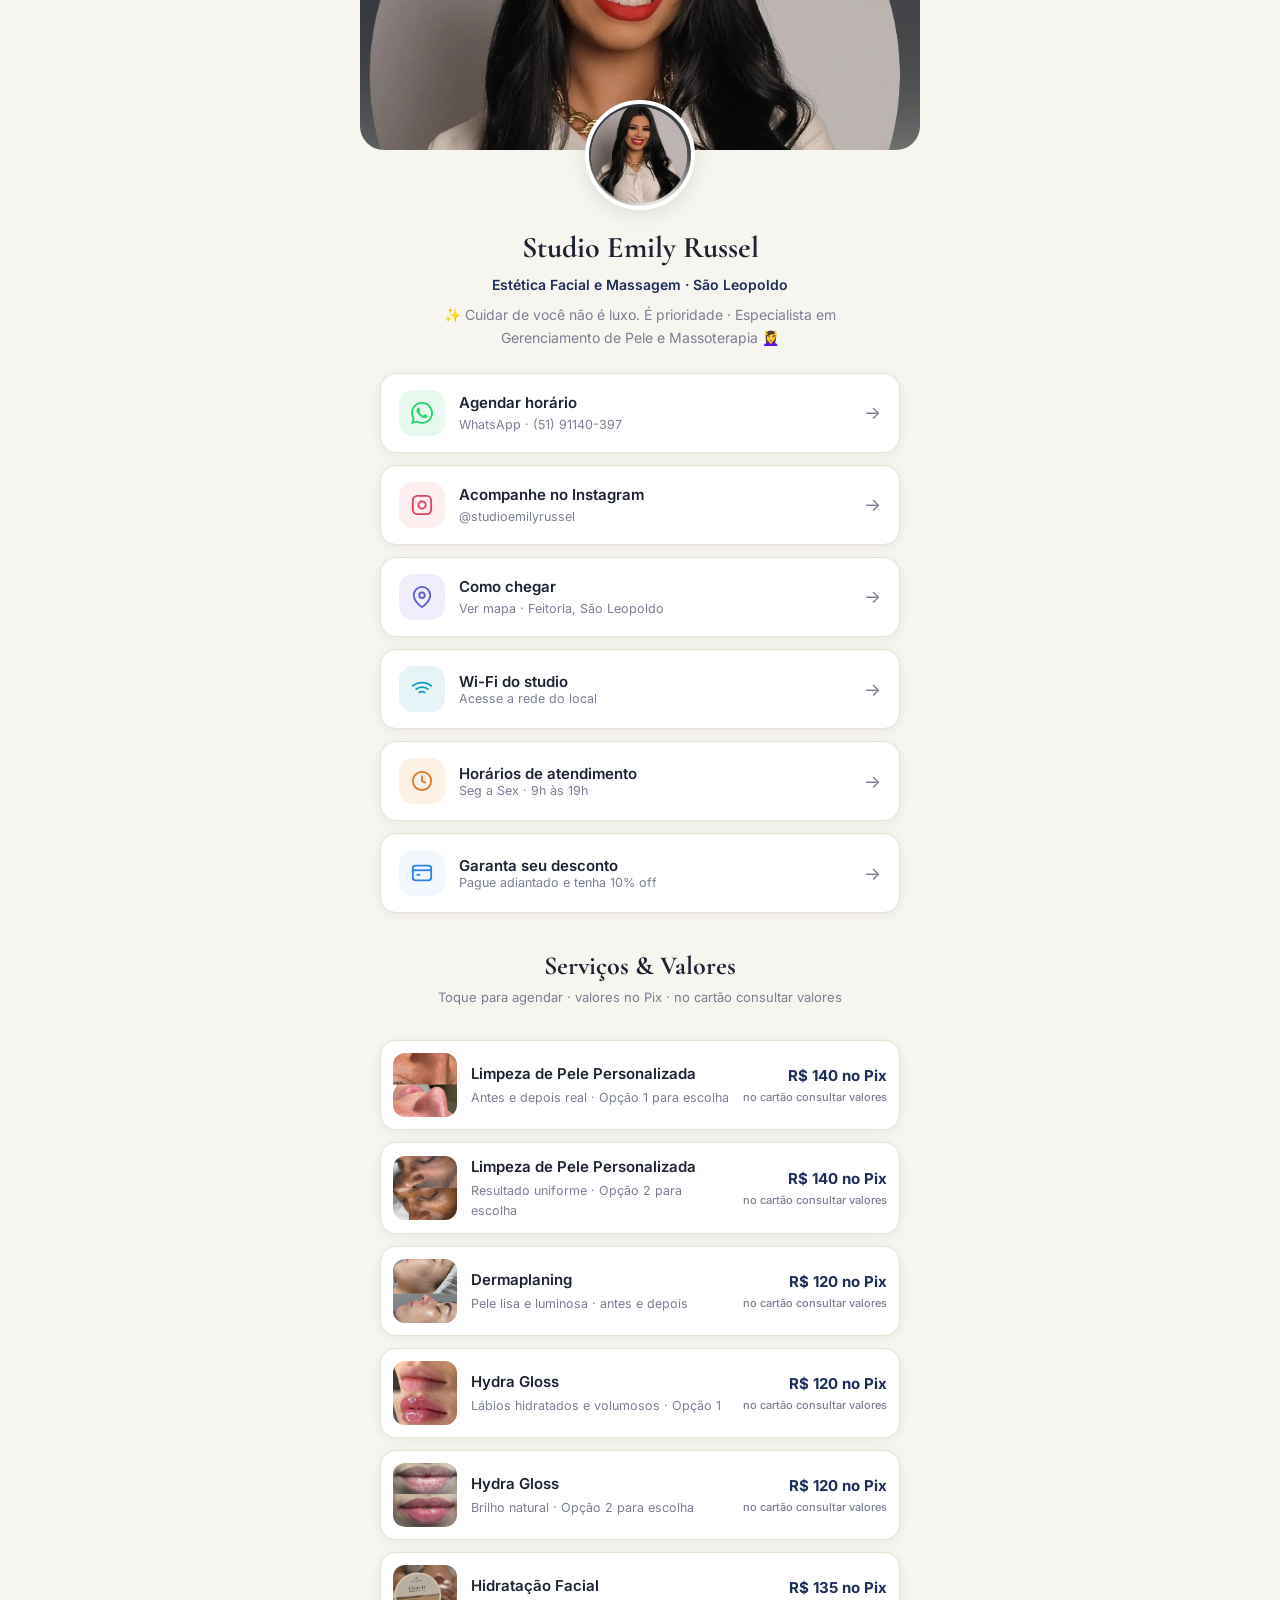
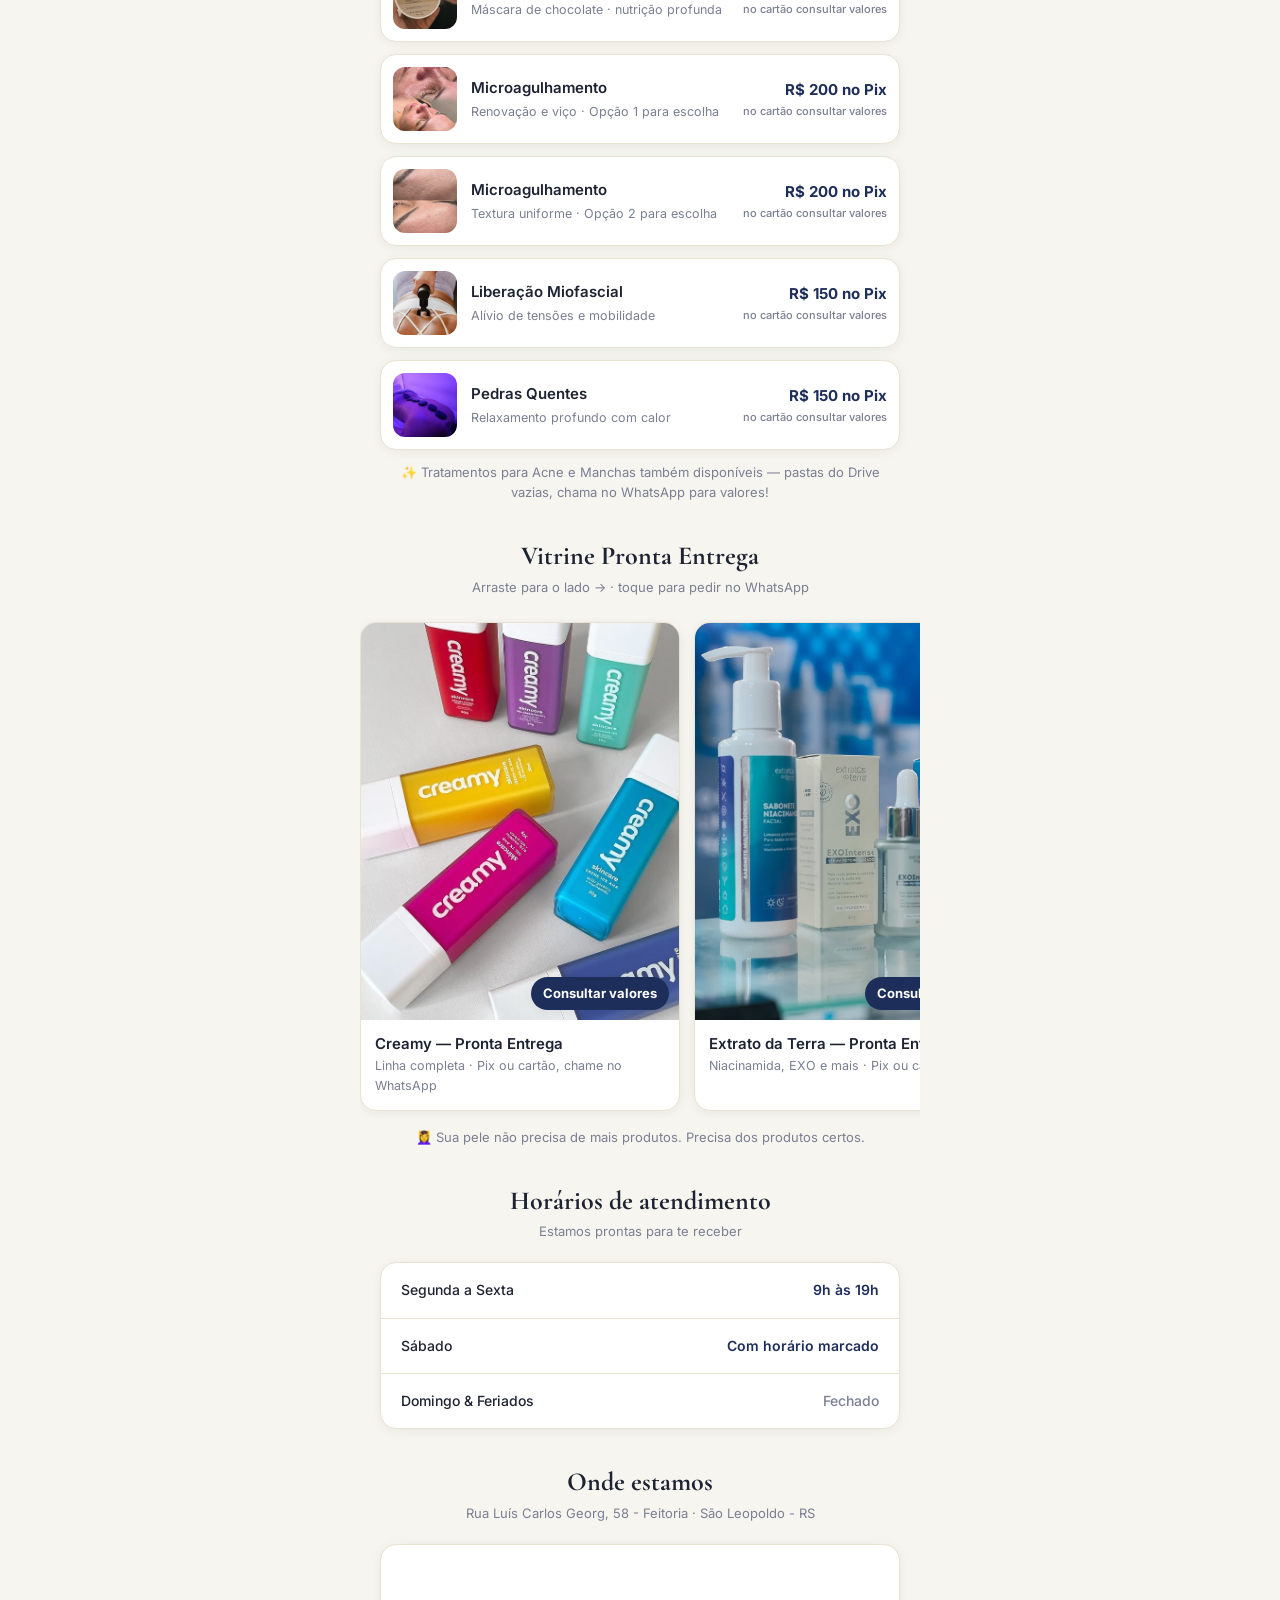
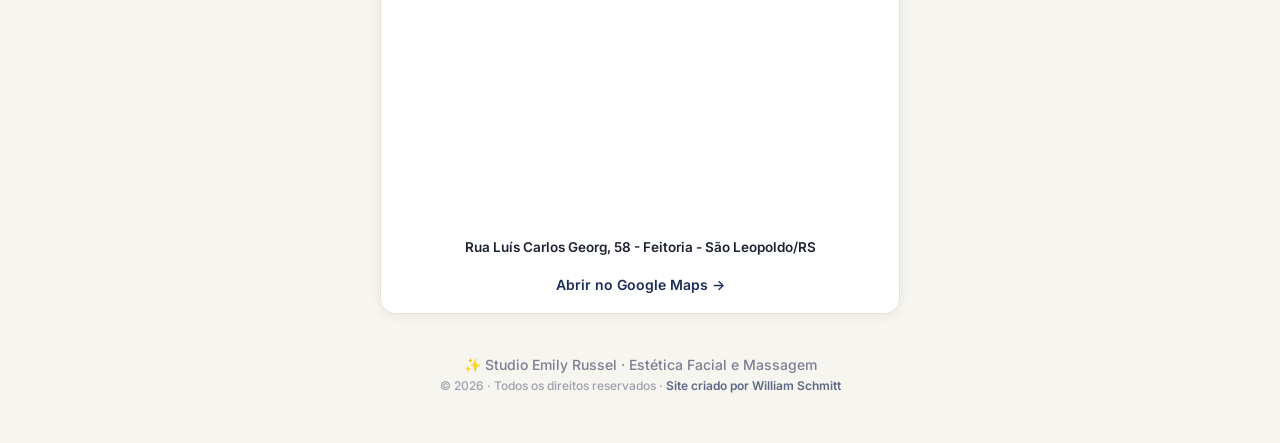
==== index.html @ 07b5ed14 "Atualiza index.html - fotos Drive V1" ====
<!DOCTYPE html>
<html lang="pt-BR">
<head>
    <meta charset="UTF-8">
    <meta name="viewport" content="width=device-width, initial-scale=1.0">
    <meta name="theme-color" content="#1e2e5a">
    <title>Studio Emily Russel | Estética Facial e Massagem</title>
    <meta name="description" content="Studio Emily Russel - Estética Facial e Massoterapia em São Leopoldo. Agende pelo WhatsApp, veja serviços, vitrine skincare, pague com PIX e encontre o studio.">
    <link rel="preconnect" href="https://fonts.googleapis.com">
    <link rel="preconnect" href="https://fonts.gstatic.com" crossorigin>
    <link href="https://fonts.googleapis.com/css2?family=Cormorant+Garamond:wght@600;700&family=Inter:wght@400;500;600;700&display=swap" rel="stylesheet">
    <link rel="stylesheet" href="styles.css">
</head>
<body>

    <main class="bio">

        <!-- ======= PROFILE HEADER ======= -->
        <header class="profile">
            <div class="profile-cover">
                <video src="images/capa.mp4" autoplay muted loop playsinline preload="metadata" poster="images/logo.jpg"></video>
            </div>
            <div class="profile-body">
                <div class="avatar">
                    <img src="images/logo.jpg" alt="Studio Emily Russel logo">
                </div>
                <h1 class="profile-name">Studio Emily Russel</h1>
                <p class="profile-tagline">Estética Facial e Massagem · São Leopoldo</p>
                <p class="profile-desc">✨ Cuidar de você não é luxo. É prioridade · Especialista em Gerenciamento de Pele e Massoterapia 💆‍♀️</p>
            </div>
        </header>

        <!-- ======= PRIMARY ACTIONS ======= -->
        <section class="actions">
            <a href="https://api.whatsapp.com/send?phone=555191140397&text=Ol%C3%A1%20Emily!%20Quero%20agendar%20um%20hor%C3%A1rio%20%E2%9C%A8" class="action-btn btn-whatsapp" target="_blank" rel="noopener">
                <span class="action-icon">
                    <svg width="22" height="22" viewBox="0 0 24 24" fill="currentColor"><path d="M17.472 14.382c-.297-.149-1.758-.867-2.03-.967-.273-.099-.471-.148-.67.15-.197.297-.767.966-.94 1.164-.173.199-.347.223-.644.075-.297-.15-1.255-.463-2.39-1.475-.883-.788-1.48-1.761-1.653-2.059-.173-.297-.018-.458.13-.606.134-.133.298-.347.446-.52.149-.174.198-.298.298-.497.099-.198.05-.371-.025-.52-.075-.149-.669-1.612-.916-2.207-.242-.579-.487-.5-.669-.51-.173-.008-.371-.01-.57-.01-.198 0-.52.074-.792.372-.272.297-1.04 1.016-1.04 2.479 0 1.462 1.065 2.875 1.213 3.074.149.198 2.096 3.2 5.077 4.487.709.306 1.262.489 1.694.625.712.227 1.36.195 1.871.118.571-.085 1.758-.719 2.006-1.413.248-.694.248-1.289.173-1.413-.074-.124-.272-.198-.57-.347m-5.421 7.403h-.004a9.87 9.87 0 01-5.031-1.378l-.361-.214-3.741.982.998-3.648-.235-.374a9.86 9.86 0 01-1.51-5.26c.001-5.45 4.436-9.884 9.888-9.884 2.64 0 5.122 1.03 6.988 2.898a9.825 9.825 0 012.893 6.994c-.003 5.45-4.437 9.884-9.885 9.884m8.413-18.297A11.815 11.815 0 0012.05 0C5.495 0 .16 5.335.157 11.892c0 2.096.547 4.142 1.588 5.945L.057 24l6.305-1.654a11.882 11.882 0 005.683 1.448h.005c6.554 0 11.89-5.335 11.893-11.893a11.821 11.821 0 00-3.48-8.413z"/></svg>
                </span>
                <span class="action-label">
                    <strong>Agendar horário</strong>
                    <small>WhatsApp · (51) 91140-397</small>
                </span>
                <span class="action-arrow">→</span>
            </a>

            <a href="https://www.instagram.com/studioemilyrussel" class="action-btn btn-instagram" target="_blank" rel="noopener">
                <span class="action-icon">
                    <svg width="22" height="22" viewBox="0 0 24 24" fill="none" stroke="currentColor" stroke-width="2"><rect x="2" y="2" width="20" height="20" rx="5" ry="5"/><path d="M16 11.37A4 4 0 1112.63 8 4 4 0 0116 11.37z"/><line x1="17.5" y1="6.5" x2="17.51" y2="6.5"/></svg>
                </span>
                <span class="action-label">
                    <strong>Acompanhe no Instagram</strong>
                    <small>@studioemilyrussel</small>
                </span>
                <span class="action-arrow">→</span>
            </a>

            <a href="#localizacao" class="action-btn" id="locBtn">
                <span class="action-icon">
                    <svg width="22" height="22" viewBox="0 0 24 24" fill="none" stroke="currentColor" stroke-width="2"><path d="M21 10c0 7-9 13-9 13s-9-6-9-13a9 9 0 0118 0z"/><circle cx="12" cy="10" r="3"/></svg>
                </span>
                <span class="action-label">
                    <strong>Como chegar</strong>
                    <small>Ver mapa · Feitoria, São Leopoldo</small>
                </span>
                <span class="action-arrow">→</span>
            </a>

            <button class="action-btn" id="wifiBtn">
                <span class="action-icon">
                    <svg width="22" height="22" viewBox="0 0 24 24" fill="none" stroke="currentColor" stroke-width="2"><path d="M5 12.55a11 11 0 0114.08 0"/><path d="M1.42 9a16 16 0 0121.16 0"/><path d="M8.53 16.11a6 6 0 016.95 0"/><line x1="12" y1="20" x2="12.01" y2="20"/></svg>
                </span>
                <span class="action-label">
                    <strong>Wi-Fi do studio</strong>
                    <small>Acesse a rede do local</small>
                </span>
                <span class="action-arrow">→</span>
            </button>

            <button class="action-btn" id="hoursBtn">
                <span class="action-icon">
                    <svg width="22" height="22" viewBox="0 0 24 24" fill="none" stroke="currentColor" stroke-width="2"><circle cx="12" cy="12" r="10"/><polyline points="12 6 12 12 16 14"/></svg>
                </span>
                <span class="action-label">
                    <strong>Horários de atendimento</strong>
                    <small>Seg a Sex · 9h às 19h</small>
                </span>
                <span class="action-arrow">→</span>
            </button>

            <button class="action-btn" id="pixBtn">
                <span class="action-icon">
                    <svg width="22" height="22" viewBox="0 0 24 24" fill="none" stroke="currentColor" stroke-width="2"><rect x="2" y="4" width="20" height="16" rx="3"/><line x1="2" y1="9" x2="22" y2="9"/><line x1="6" y1="14" x2="10" y2="14"/></svg>
                </span>
                <span class="action-label">
                    <strong>Garanta seu desconto</strong>
                    <small>Pague adiantado e tenha 10% off</small>
                </span>
                <span class="action-arrow">→</span>
            </button>
        </section>

        <!-- ======= CATALOG SERVIÇOS - VERSÃO LISTA ======= -->
        <section class="section catalog">
            <div class="section-title">
                <h2>Serviços & Valores</h2>
                <p>Toque para agendar · valores no Pix · no cartão consultar valores</p>
            </div>

            <div class="catalog-item" onclick="window.open('https://api.whatsapp.com/send?phone=555191140397&text=Ol%C3%A1!%20Quero%20agendar%20*Limpeza%20de%20Pele%20Personalizada*.', '_blank')">
                <div class="catalog-thumb">
                    <img src="images/drive/limpeza-b.jpg" alt="Limpeza de Pele Personalizada - opção 1" loading="lazy">
                    <span class="opt-badge">Opção 1</span>
                </div>
                <div class="catalog-info">
                    <h3>Limpeza de Pele Personalizada</h3>
                    <p>Antes e depois real · Opção 1 para escolha</p>
                </div>
                <div class="catalog-price"><span class="price-pix">R$ 140 no Pix</span><span class="price-card">no cartão consultar valores</span></div>
            </div>

            <div class="catalog-item" onclick="window.open('https://api.whatsapp.com/send?phone=555191140397&text=Ol%C3%A1!%20Quero%20agendar%20*Limpeza%20de%20Pele%20Personalizada*.', '_blank')">
                <div class="catalog-thumb">
                    <img src="images/drive/limpeza-a.png" alt="Limpeza de Pele Personalizada - opção 2" loading="lazy">
                    <span class="opt-badge">Opção 2</span>
                </div>
                <div class="catalog-info">
                    <h3>Limpeza de Pele Personalizada</h3>
                    <p>Resultado uniforme · Opção 2 para escolha</p>
                </div>
                <div class="catalog-price"><span class="price-pix">R$ 140 no Pix</span><span class="price-card">no cartão consultar valores</span></div>
            </div>

            <div class="catalog-item" onclick="window.open('https://api.whatsapp.com/send?phone=555191140397&text=Ol%C3%A1!%20Quero%20agendar%20*Dermaplaning*.', '_blank')">
                <div class="catalog-thumb">
                    <img src="images/drive/dermaplaning-120.jpg" alt="Dermaplaning" loading="lazy">
                </div>
                <div class="catalog-info">
                    <h3>Dermaplaning</h3>
                    <p>Pele lisa e luminosa · antes e depois</p>
                </div>
                <div class="catalog-price"><span class="price-pix">R$ 120 no Pix</span><span class="price-card">no cartão consultar valores</span></div>
            </div>

            <div class="catalog-item" onclick="window.open('https://api.whatsapp.com/send?phone=555191140397&text=Ol%C3%A1!%20Quero%20agendar%20*Hydra%20Gloss*.', '_blank')">
                <div class="catalog-thumb">
                    <img src="images/drive/hydra-gloss-a.jpg" alt="Hydra Gloss opção 1" loading="lazy">
                    <span class="opt-badge">Opção 1</span>
                </div>
                <div class="catalog-info">
                    <h3>Hydra Gloss</h3>
                    <p>Lábios hidratados e volumosos · Opção 1</p>
                </div>
                <div class="catalog-price"><span class="price-pix">R$ 120 no Pix</span><span class="price-card">no cartão consultar valores</span></div>
            </div>

            <div class="catalog-item" onclick="window.open('https://api.whatsapp.com/send?phone=555191140397&text=Ol%C3%A1!%20Quero%20agendar%20*Hydra%20Gloss*.', '_blank')">
                <div class="catalog-thumb">
                    <img src="images/drive/hydra-gloss-b.jpg" alt="Hydra Gloss opção 2" loading="lazy">
                    <span class="opt-badge">Opção 2</span>
                </div>
                <div class="catalog-info">
                    <h3>Hydra Gloss</h3>
                    <p>Brilho natural · Opção 2 para escolha</p>
                </div>
                <div class="catalog-price"><span class="price-pix">R$ 120 no Pix</span><span class="price-card">no cartão consultar valores</span></div>
            </div>

            <div class="catalog-item" onclick="window.open('https://api.whatsapp.com/send?phone=555191140397&text=Ol%C3%A1!%20Quero%20agendar%20*Hidrata%C3%A7%C3%A3o%20Facial*.', '_blank')">
                <div class="catalog-thumb">
                    <img src="images/drive/hidratacao-135.jpg" alt="Hidratação Facial" loading="lazy">
                </div>
                <div class="catalog-info">
                    <h3>Hidratação Facial</h3>
                    <p>Máscara de chocolate · nutrição profunda</p>
                </div>
                <div class="catalog-price"><span class="price-pix">R$ 135 no Pix</span><span class="price-card">no cartão consultar valores</span></div>
            </div>

            <div class="catalog-item" onclick="window.open('https://api.whatsapp.com/send?phone=555191140397&text=Ol%C3%A1!%20Quero%20agendar%20*Microagulhamento*.', '_blank')">
                <div class="catalog-thumb">
                    <img src="images/drive/micro-d.jpg" alt="Microagulhamento opção 1" loading="lazy">
                    <span class="opt-badge">Opção 1</span>
                </div>
                <div class="catalog-info">
                    <h3>Microagulhamento</h3>
                    <p>Renovação e viço · Opção 1 para escolha</p>
                </div>
                <div class="catalog-price"><span class="price-pix">R$ 200 no Pix</span><span class="price-card">no cartão consultar valores</span></div>
            </div>

            <div class="catalog-item" onclick="window.open('https://api.whatsapp.com/send?phone=555191140397&text=Ol%C3%A1!%20Quero%20agendar%20*Microagulhamento*.', '_blank')">
                <div class="catalog-thumb">
                    <img src="images/drive/micro-b.jpg" alt="Microagulhamento opção 2" loading="lazy">
                    <span class="opt-badge">Opção 2</span>
                </div>
                <div class="catalog-info">
                    <h3>Microagulhamento</h3>
                    <p>Textura uniforme · Opção 2 para escolha</p>
                </div>
                <div class="catalog-price"><span class="price-pix">R$ 200 no Pix</span><span class="price-card">no cartão consultar valores</span></div>
            </div>

            <div class="catalog-item" onclick="window.open('https://api.whatsapp.com/send?phone=555191140397&text=Ol%C3%A1!%20Quero%20agendar%20*Libera%C3%A7%C3%A3o%20Miofascial*.', '_blank')">
                <div class="catalog-thumb">
                    <img src="images/drive/liberacao-miofacial-150.jpg" alt="Liberação Miofascial" loading="lazy">
                </div>
                <div class="catalog-info">
                    <h3>Liberação Miofascial</h3>
                    <p>Alívio de tensões e mobilidade</p>
                </div>
                <div class="catalog-price"><span class="price-pix">R$ 150 no Pix</span><span class="price-card">no cartão consultar valores</span></div>
            </div>

            <div class="catalog-item" onclick="window.open('https://api.whatsapp.com/send?phone=555191140397&text=Ol%C3%A1!%20Quero%20agendar%20*Pedras%20Quentes*.', '_blank')">
                <div class="catalog-thumb">
                    <img src="images/drive/pedras-quentes-150.jpg" alt="Massagem Pedras Quentes" loading="lazy">
                </div>
                <div class="catalog-info">
                    <h3>Pedras Quentes</h3>
                    <p>Relaxamento profundo com calor</p>
                </div>
                <div class="catalog-price"><span class="price-pix">R$ 150 no Pix</span><span class="price-card">no cartão consultar valores</span></div>
            </div>

            <p class="catalog-note">✨ Tratamentos para Acne e Manchas também disponíveis — pastas do Drive vazias, chama no WhatsApp para valores!</p>
        </section>

        <!-- ======= VITRINE PRONTA ENTREGA ======= -->
        <section class="section" id="vitrine">
            <div class="section-title">
                <h2>Vitrine Pronta Entrega</h2>
                <p>Arraste para o lado → · toque para pedir no WhatsApp</p>
            </div>

            <div class="vitrine-track">
                <article class="vitrine-card" onclick="window.open('https://api.whatsapp.com/send?phone=555191140397&text=Ol%C3%A1!%20Quero%20o%20produto%20*Creamy%20Pronta%20Entrega*.', '_blank')">
                    <div class="vitrine-media">
                        <img src="images/drive/creamy-pronta.jpg" alt="Produtos Creamy pronta entrega" loading="lazy">
                        <span class="vitrine-price">Consultar valores</span>
                    </div>
                    <h3>Creamy — Pronta Entrega</h3>
                    <p>Linha completa · Pix ou cartão, chame no WhatsApp</p>
                </article>

                <article class="vitrine-card" onclick="window.open('https://api.whatsapp.com/send?phone=555191140397&text=Ol%C3%A1!%20Quero%20o%20produto%20*Extrato%20da%20Terra%20Pronta%20Entrega*.', '_blank')">
                    <div class="vitrine-media">
                        <img src="images/drive/extrato-pronta.jpg" alt="Produtos Extrato da Terra pronta entrega" loading="lazy">
                        <span class="vitrine-price">Consultar valores</span>
                    </div>
                    <h3>Extrato da Terra — Pronta Entrega</h3>
                    <p>Niacinamida, EXO e mais · Pix ou cartão</p>
                </article>
            </div>
            <p class="catalog-note">💆‍♀️ Sua pele não precisa de mais produtos. Precisa dos produtos certos.</p>
        </section>

        <!-- ======= SCHEDULE HOURS ======= -->
        <section class="section" id="horarios">
            <div class="section-title">
                <h2>Horários de atendimento</h2>
                <p>Estamos prontas para te receber</p>
            </div>
            <div class="hours-card">
                <div class="hours-row">
                    <span class="hours-day">Segunda a Sexta</span>
                    <span class="hours-time">9h às 19h</span>
                </div>
                <div class="hours-row">
                    <span class="hours-day">Sábado</span>
                    <span class="hours-time">Com horário marcado</span>
                </div>
                <div class="hours-row hours-row--closed">
                    <span class="hours-day">Domingo & Feriados</span>
                    <span class="hours-time">Fechado</span>
                </div>
            </div>
        </section>

        <!-- ======= LOCATION / MAP ======= -->
        <section class="section" id="localizacao">
            <div class="section-title">
                <h2>Onde estamos</h2>
                <p>Rua Luís Carlos Georg, 58 - Feitoria · São Leopoldo - RS</p>
            </div>
            <div class="map-card">
                <iframe
                    src="https://www.google.com/maps?q=Rua+Lu%C3%ADs+Carlos+Georg+58+Feitoria+S%C3%A3o+Leopoldo+RS&output=embed"
                    width="100%"
                    height="280"
                    style="border:0;"
                    allowfullscreen=""
                    loading="lazy"
                    referrerpolicy="no-referrer-when-downgrade"
                    title="Mapa - Studio Emily Russel"></iframe>
                <div class="map-address">Rua Luís Carlos Georg, 58 - Feitoria - São Leopoldo/RS</div>
                <a href="https://maps.google.com/?q=Rua+Luis+Carlos+Georg+58+Feitoria+Sao+Leopoldo+RS" class="btn-map" target="_blank" rel="noopener">
                    Abrir no Google Maps →
                </a>
            </div>
        </section>

        <!-- ======= FOOTER ======= -->
        <footer class="footer">
            <p>✨ Studio Emily Russel · Estética Facial e Massagem</p>
            <p class="footer-sub">&copy; 2026 · Todos os direitos reservados · <a class="credit" href="https://wa.me/5554984074067?text=Oi%2C%20vim%20pelo%20site%20do%20Studio%20Emily%20Russel%20e%20gostaria%20de%20mais%20informa%C3%A7%C3%B5es%20para%20a%20cria%C3%A7%C3%A3o%20do%20meu%20site%20pr%C3%B3prio." target="_blank" rel="noopener">Site criado por William Schmitt</a></p>
        </footer>

    </main>

    <!-- ======= PIX TOAST ======= -->
    <div class="toast" id="toast">Chave PIX copiada!</div>

    <!-- ======= WIFI MODAL ======= -->
    <div class="modal-overlay" id="wifiModal" hidden>
        <div class="modal">
            <button class="modal-close" id="wifiClose" aria-label="Fechar">×</button>
            <div class="modal-title">
                <svg width="28" height="28" viewBox="0 0 24 24" fill="none" stroke="currentColor" stroke-width="2"><path d="M5 12.55a11 11 0 0114.08 0"/><path d="M1.42 9a16 16 0 0121.16 0"/><path d="M8.53 16.11a6 6 0 016.95 0"/><line x1="12" y1="20" x2="12.01" y2="20"/></svg>
                <h3>Wi-Fi do studio</h3>
            </div>
            <p class="modal-sub">Conecte-se à nossa rede enquanto você espera.</p>
            <div class="wifi-field">
                <span class="wifi-label">Rede (nome)</span>
                <div class="wifi-value">
                    <strong>StudioEmily</strong>
                    <button class="copy-btn" data-copy="StudioEmily" aria-label="Copiar nome da rede">Copiar</button>
                </div>
            </div>
            <div class="wifi-field">
                <span class="wifi-label">Senha</span>
                <div class="wifi-value">
                    <strong>pele2026</strong>
                    <button class="copy-btn" data-copy="pele2026" aria-label="Copiar senha">Copiar</button>
                </div>
            </div>
            <button class="modal-action" id="wifiPhone">Chamar no WhatsApp</button>
        </div>
    </div>

    <script src="script.js"></script>
</body>
</html>
---- styles.css ----
/* ========================================
   STUDIO EMILY RUSSEL - Bio Site estilo Beacons
   Base: salao-beleza-bio | Identidade azul-marinho + dourado
   ======================================== */
:root {
    --color-primary: #1e2e5a;
    --color-primary-dark: #141f3f;
    --color-accent: #c2a15a;
    --color-bg: #f7f5ef;
    --color-card: #ffffff;
    --color-text: #1d2333;
    --color-text-light: #7a7f93;
    --color-border: #e8e2d2;
    --font-heading: 'Cormorant Garamond', Georgia, serif;
    --font-body: 'Inter', -apple-system, sans-serif;
    --shadow: 0 2px 12px rgba(0,0,0,0.06);
    --shadow-hover: 0 4px 20px rgba(0,0,0,0.1);
    --radius: 16px;
    --transition: 0.25s cubic-bezier(0.4, 0, 0.2, 1);
}

*, *::before, *::after {
    margin: 0;
    padding: 0;
    box-sizing: border-box;
}

html {
    -webkit-font-smoothing: antialiased;
    scroll-behavior: smooth;
}

body {
    font-family: var(--font-body);
    color: var(--color-text);
    background: var(--color-bg);
    line-height: 1.6;
}

img {
    max-width: 100%;
    display: block;
}

a {
    text-decoration: none;
    color: inherit;
    -webkit-tap-highlight-color: transparent;
}

.bio {
    max-width: 560px;
    margin: 0 auto;
    padding: 0 20px 48px;
}

/* PROFILE HEADER */
.profile {
    text-align: center;
    position: relative;
    padding-bottom: 24px;
}

.profile-cover {
    width: 100%;
    height: 150px;
    border-radius: 0 0 24px 24px;
    overflow: hidden;
    margin: 0 -20px;
    width: calc(100% + 40px);
}

.profile-cover img,
.profile-cover video {
    width: 100%;
    height: 100%;
    object-fit: cover;
}

.profile-body {
    padding: 0 8px;
}

.avatar {
    width: 110px;
    height: 110px;
    border-radius: 50%;
    overflow: hidden;
    border: 4px solid var(--color-card);
    box-shadow: var(--shadow-hover);
    margin: -50px auto 14px;
    position: relative;
    background: var(--color-card);
}

.avatar img {
    width: 100%;
    height: 100%;
    object-fit: cover;
}

.profile-name {
    font-family: var(--font-heading);
    font-size: 30px;
    font-weight: 700;
    color: var(--color-text);
    margin-bottom: 2px;
}

.profile-tagline {
    font-size: 14px;
    color: var(--color-primary);
    font-weight: 600;
    margin-bottom: 8px;
}

.profile-desc {
    font-size: 14px;
    color: var(--color-text-light);
    max-width: 420px;
    margin: 0 auto;
}

/* PRIMARY ACTIONS */
.actions {
    display: flex;
    flex-direction: column;
    gap: 12px;
    margin-bottom: 32px;
}

.action-btn {
    display: flex;
    align-items: center;
    gap: 14px;
    background: var(--color-card);
    border: 1px solid var(--color-border);
    border-radius: var(--radius);
    padding: 16px 18px;
    box-shadow: var(--shadow);
    transition: var(--transition);
    cursor: pointer;
    text-align: left;
    font-family: var(--font-body);
    width: 100%;
}

.action-btn:hover {
    transform: translateY(-2px);
    box-shadow: var(--shadow-hover);
}

.action-btn:active {
    transform: scale(0.98);
}

.action-icon {
    width: 46px;
    height: 46px;
    border-radius: 14px;
    display: flex;
    align-items: center;
    justify-content: center;
    flex-shrink: 0;
}

.action-label {
    flex: 1;
    display: flex;
    flex-direction: column;
}

.action-label strong {
    font-size: 15px;
    font-weight: 600;
    color: var(--color-text);
}

.action-label small {
    font-size: 12.5px;
    color: var(--color-text-light);
}

.action-arrow {
    color: var(--color-text-light);
    font-size: 18px;
    transition: var(--transition);
}

.action-btn:hover .action-arrow {
    transform: translateX(4px);
    color: var(--color-primary);
}

.btn-whatsapp .action-icon {
    background: #e7f9ee;
    color: #25D366;
}

.btn-instagram .action-icon {
    background: #fdeef0;
    color: #e4405f;
}

#locBtn .action-icon {
    background: #f0eefd;
    color: #5b5bd6;
}

#wifiBtn .action-icon {
    background: #e6f3f7;
    color: #1299c4;
}

#hoursBtn .action-icon {
    background: #fdf1e5;
    color: #d97b29;
}

#pixBtn .action-icon {
    background: #f2f7fd;
    color: #2f80ed;
}

/* CATALOG */
.section-title {
    text-align: center;
    margin-bottom: 20px;
}

.section-title h2 {
    font-family: var(--font-heading);
    font-size: 26px;
    font-weight: 700;
    color: var(--color-text);
}

.section-title p {
    font-size: 13px;
    color: var(--color-text-light);
}

.catalog {
    display: flex;
    flex-direction: column;
    gap: 12px;
    margin-bottom: 20px;
}

.catalog-item {
    display: flex;
    align-items: center;
    gap: 14px;
    background: var(--color-card);
    border: 1px solid var(--color-border);
    border-radius: var(--radius);
    padding: 12px;
    box-shadow: var(--shadow);
    transition: var(--transition);
    cursor: pointer;
}

.catalog-item:hover {
    transform: translateY(-2px);
    box-shadow: var(--shadow-hover);
}

.catalog-item:active {
    transform: scale(0.98);
}

.catalog-thumb {
    width: 64px;
    height: 64px;
    border-radius: 12px;
    overflow: hidden;
    flex-shrink: 0;
}

.catalog-thumb img {
    width: 100%;
    height: 100%;
    object-fit: cover;
}

.catalog-info {
    flex: 1;
    min-width: 0;
}

.catalog-info h3 {
    font-size: 15px;
    font-weight: 600;
    color: var(--color-text);
    margin-bottom: 2px;
}

.catalog-info p {
    font-size: 12.5px;
    color: var(--color-text-light);
}

.catalog-price {
    font-weight: 700;
    color: var(--color-primary);
    font-size: 15px;
    flex-shrink: 0;
    text-align: right;
    display: flex;
    flex-direction: column;
    gap: 2px;
    min-width: 110px;
}

.price-pix {
    font-size: 15px;
    font-weight: 700;
    color: var(--color-primary);
}

.price-card {
    font-size: 11px;
    font-weight: 500;
    color: var(--color-text-light);
    line-height: 1.3;
}

.map-address {
    text-align: center;
    font-size: 13.5px;
    font-weight: 600;
    color: var(--color-text);
    padding: 12px 16px 0;
}

.catalog-note {
    text-align: center;
    font-size: 13px;
    color: var(--color-text-light);
}

/* HOURS */
.hours-card {
    background: var(--color-card);
    border: 1px solid var(--color-border);
    border-radius: var(--radius);
    box-shadow: var(--shadow);
    overflow: hidden;
}

.hours-row {
    display: flex;
    align-items: center;
    justify-content: space-between;
    padding: 16px 20px;
    border-bottom: 1px solid var(--color-border);
}

.hours-row:last-child {
    border-bottom: none;
}

.hours-day {
    font-size: 14px;
    font-weight: 500;
    color: var(--color-text);
}

.hours-time {
    font-size: 14px;
    font-weight: 600;
    color: var(--color-primary);
}

.hours-row--closed .hours-time {
    color: var(--color-text-light);
    font-weight: 500;
}

/* LOCATION / MAP */
.map-card {
    background: var(--color-card);
    border: 1px solid var(--color-border);
    border-radius: var(--radius);
    box-shadow: var(--shadow);
    overflow: hidden;
}

.map-card iframe {
    display: block;
    width: 100%;
    border: 0;
}

.btn-map {
    display: block;
    text-align: center;
    padding: 16px;
    font-size: 14px;
    font-weight: 600;
    color: var(--color-primary);
    background: var(--color-card);
    transition: var(--transition);
}

.btn-map:hover {
    background: rgba(176, 141, 87, 0.08);
}

/* MODAL */
.modal-overlay {
    position: fixed;
    inset: 0;
    background: rgba(20, 15, 17, 0.55);
    display: flex;
    align-items: center;
    justify-content: center;
    padding: 24px;
    z-index: 1000;
    opacity: 0;
    pointer-events: none;
    transition: opacity var(--transition);
}

.modal-overlay.open {
    opacity: 1;
    pointer-events: auto;
}

.modal {
    background: var(--color-card);
    border-radius: 20px;
    padding: 28px 24px;
    width: 100%;
    max-width: 380px;
    position: relative;
    box-shadow: var(--shadow-hover);
    transform: translateY(16px) scale(0.98);
    transition: transform var(--transition);
}

.modal-overlay.open .modal {
    transform: translateY(0) scale(1);
}

.modal-close {
    position: absolute;
    top: 14px;
    right: 14px;
    width: 32px;
    height: 32px;
    border: none;
    background: var(--color-bg);
    border-radius: 50%;
    font-size: 20px;
    line-height: 1;
    color: var(--color-text-light);
    cursor: pointer;
    transition: var(--transition);
}

.modal-close:hover {
    background: rgba(176, 141, 87, 0.12);
    color: var(--color-primary);
}

.modal-title {
    display: flex;
    align-items: center;
    gap: 12px;
    color: var(--color-primary);
    margin-bottom: 6px;
}

.modal-title h3 {
    font-family: var(--font-heading);
    font-size: 22px;
    font-weight: 700;
    color: var(--color-text);
}

.modal-sub {
    font-size: 13.5px;
    color: var(--color-text-light);
    margin-bottom: 20px;
}

.wifi-field {
    margin-bottom: 14px;
}

.wifi-label {
    display: block;
    font-size: 12px;
    font-weight: 600;
    color: var(--color-text-light);
    text-transform: uppercase;
    letter-spacing: 0.5px;
    margin-bottom: 6px;
}

.wifi-value {
    display: flex;
    align-items: center;
    justify-content: space-between;
    gap: 12px;
    background: var(--color-bg);
    border: 1px solid var(--color-border);
    border-radius: 12px;
    padding: 12px 16px;
}

.wifi-value strong {
    font-size: 15px;
    color: var(--color-text);
    font-weight: 600;
    word-break: break-all;
}

.copy-btn {
    flex-shrink: 0;
    background: rgba(176, 141, 87, 0.12);
    color: var(--color-primary);
    border: none;
    border-radius: 8px;
    padding: 6px 12px;
    font-size: 12px;
    font-weight: 600;
    cursor: pointer;
    transition: var(--transition);
}

.copy-btn:hover {
    background: rgba(176, 141, 87, 0.2);
}

.modal-action {
    width: 100%;
    margin-top: 12px;
    background: #25D366;
    color: white;
    border: none;
    border-radius: 12px;
    padding: 14px;
    font-size: 15px;
    font-weight: 600;
    font-family: var(--font-body);
    cursor: pointer;
    transition: var(--transition);
}

.modal-action:hover {
    background: #1da851;
}

body.no-scroll {
    overflow: hidden;
}

/* FOOTER */
.footer {
    text-align: center;
    padding-top: 8px;
}

.footer p {
    font-size: 14px;
    color: var(--color-text-light);
    font-weight: 500;
}

.footer .footer-sub {
    font-size: 12px;
    color: var(--color-text-light);
    opacity: 0.7;
}

.footer .credit {
    color: var(--color-primary);
    font-weight: 600;
    opacity: 1;
    transition: var(--transition);
    cursor: pointer;
}

.footer .credit:hover {
    text-decoration: underline;
    opacity: 0.85;
}

/* TOAST */
.toast {
    position: fixed;
    bottom: 32px;
    left: 50%;
    transform: translateX(-50%) translateY(100px);
    background: #25D366;
    color: white;
    font-size: 14px;
    font-weight: 600;
    padding: 12px 24px;
    border-radius: 50px;
    box-shadow: var(--shadow-hover);
    opacity: 0;
    transition: var(--transition);
    z-index: 1000;
    pointer-events: none;
    text-align: center;
    max-width: 90vw;
}

.toast.show {
    transform: translateX(-50%) translateY(0);
    opacity: 1;
}

/* SCROLL REVEAL */
.reveal {
    opacity: 0;
    transform: translateY(24px);
    transition: opacity 0.6s ease, transform 0.6s ease;
}

.reveal.visible {
    opacity: 1;
    transform: translateY(0);
}

/* RESPONSIVE */
.section {
    margin-bottom: 32px;
}

/* ========================================
   VITRINE CARROSSEL (arrastar pro lado)
   ======================================== */
.vitrine-track {
    display: flex;
    gap: 14px;
    overflow-x: auto;
    scroll-snap-type: x mandatory;
    padding: 4px 20px 16px;
    margin: 0 -20px;
    -webkit-overflow-scrolling: touch;
    scrollbar-width: thin;
}

.vitrine-track::-webkit-scrollbar {
    height: 6px;
}

.vitrine-track::-webkit-scrollbar-thumb {
    background: var(--color-border);
    border-radius: 99px;
}

.vitrine-card {
    flex: 0 0 78%;
    max-width: 320px;
    scroll-snap-align: start;
    background: var(--color-card);
    border: 1px solid var(--color-border);
    border-radius: var(--radius);
    box-shadow: var(--shadow);
    overflow: hidden;
    cursor: pointer;
    transition: var(--transition);
}

.vitrine-card:hover {
    transform: translateY(-2px);
    box-shadow: var(--shadow-hover);
}

.vitrine-media {
    position: relative;
    aspect-ratio: 4 / 5;
    background: #000;
    overflow: hidden;
}

.vitrine-media video,
.vitrine-media img {
    width: 100%;
    height: 100%;
    object-fit: cover;
    display: block;
}

.vitrine-price {
    position: absolute;
    bottom: 10px;
    right: 10px;
    background: var(--color-primary);
    color: #fff;
    font-size: 13px;
    font-weight: 700;
    padding: 6px 12px;
    border-radius: 99px;
    box-shadow: var(--shadow);
}

.vitrine-card h3 {
    font-size: 15px;
    font-weight: 600;
    padding: 12px 14px 0;
}

.vitrine-card p {
    font-size: 12.5px;
    color: var(--color-text-light);
    padding: 0 14px 14px;
}

@media (max-width: 480px) {
    .bio {
        padding: 0 16px 40px;
    }

    .profile-cover {
        height: 130px;
        margin: 0 -16px;
        width: calc(100% + 32px);
    }
}
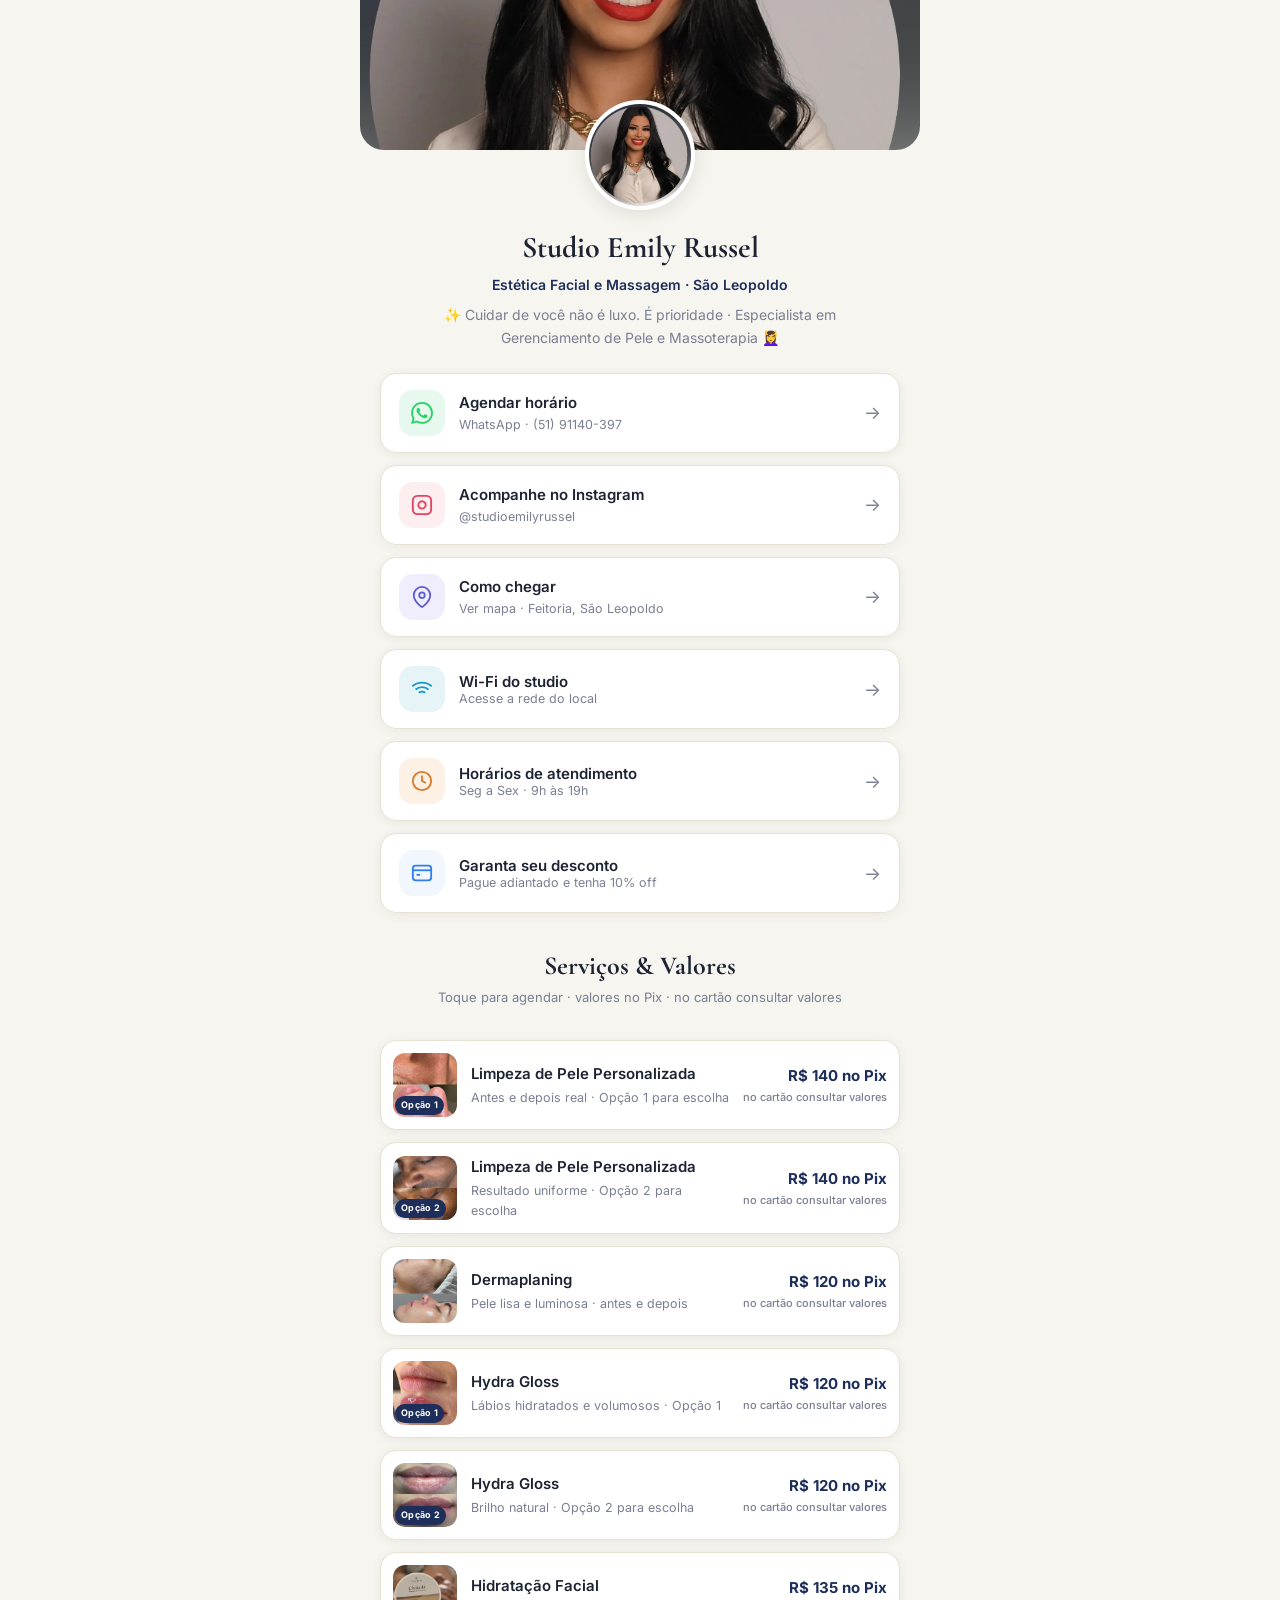
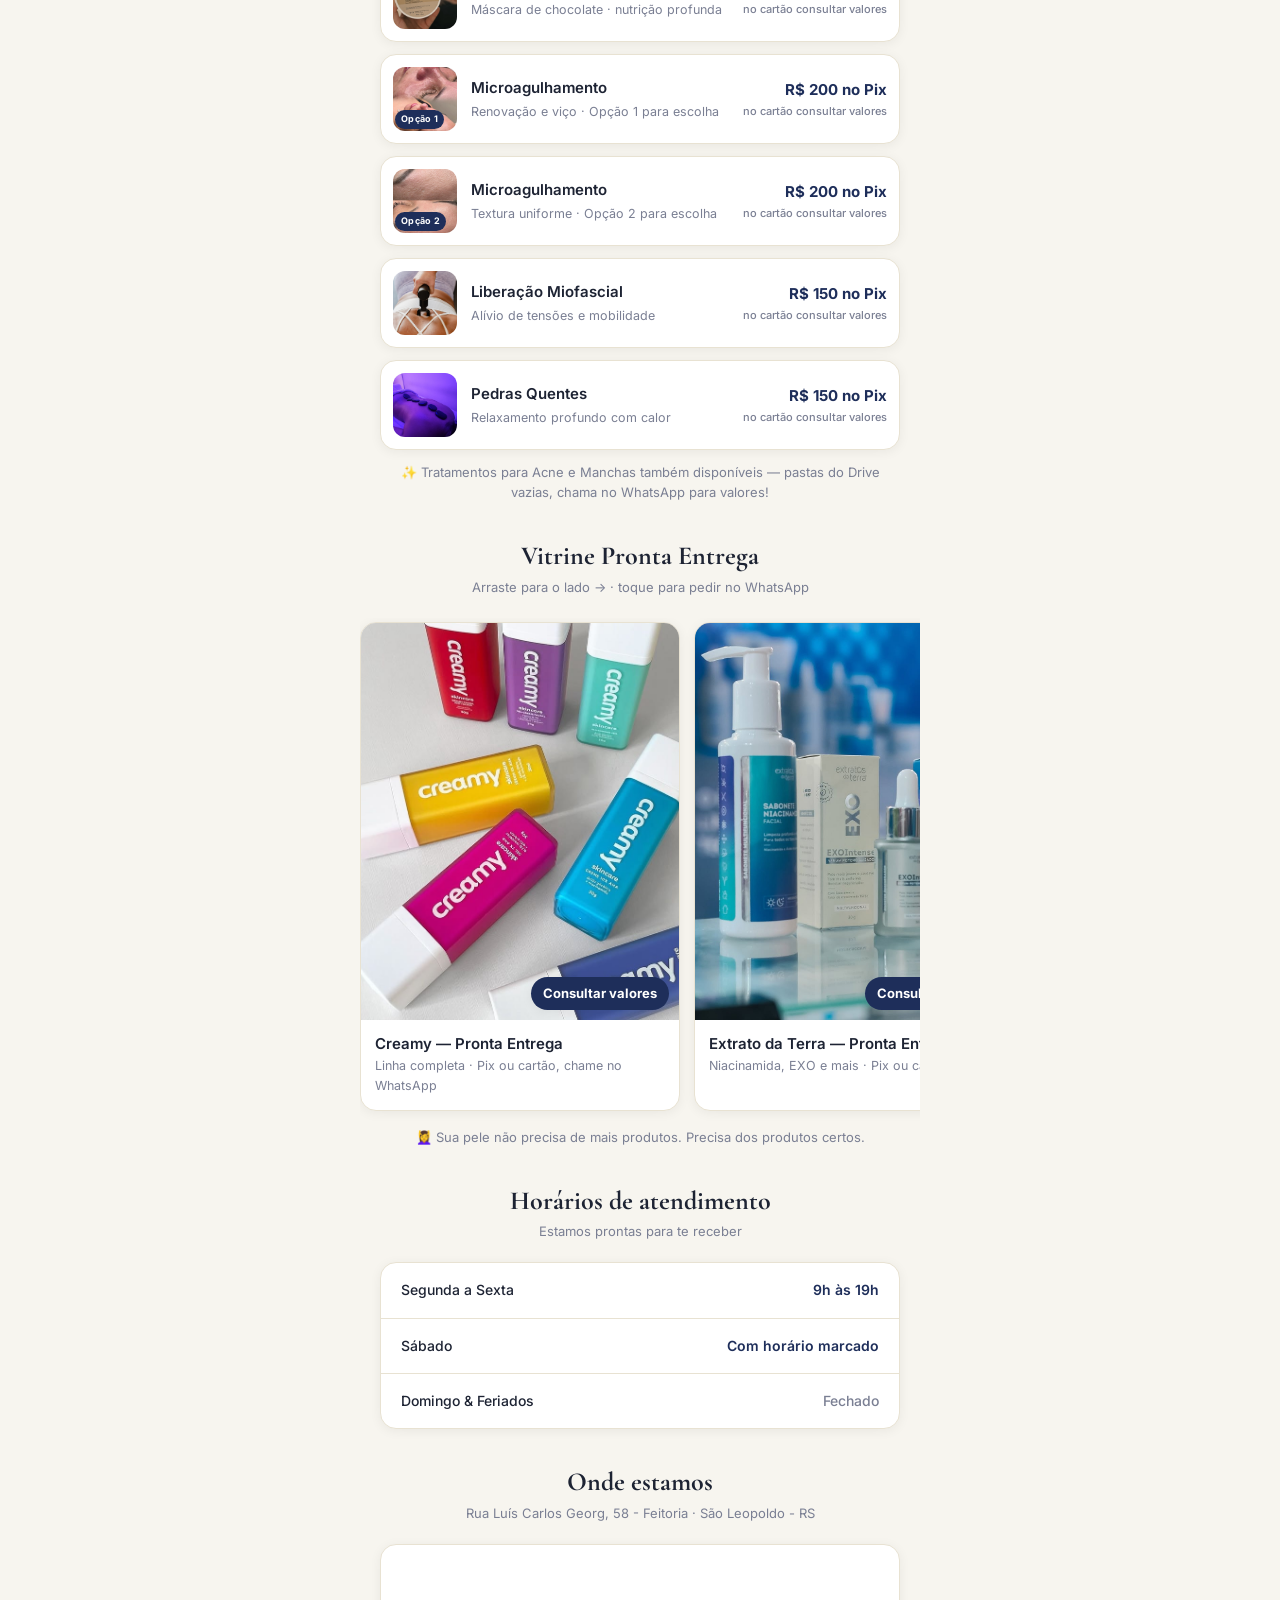
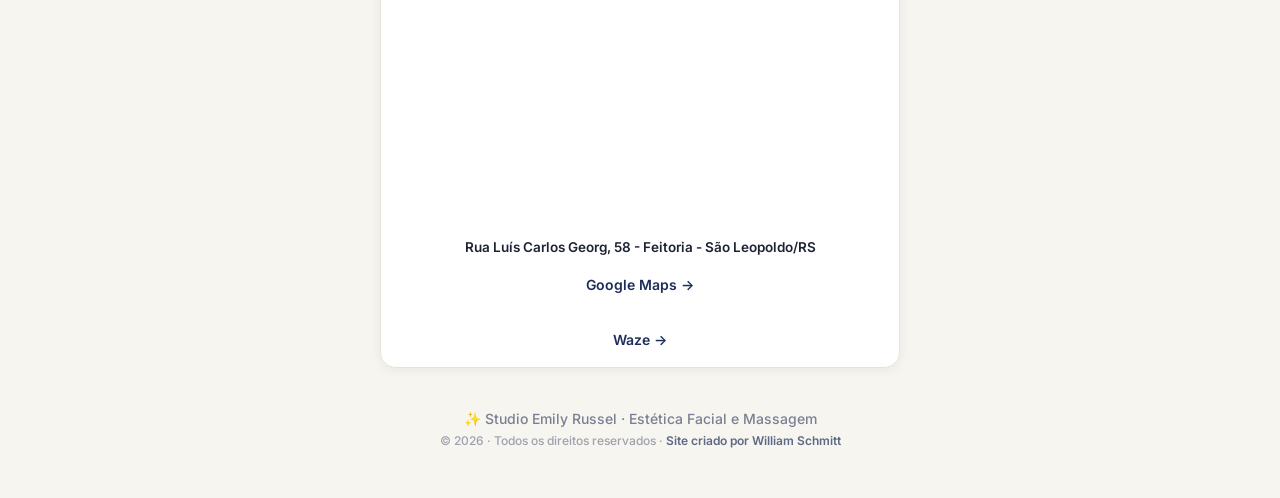
==== commit 25c5af9f: "Adiciona botoes Google Maps + Waze" ====
--- a/index.html
+++ b/index.html
@@ -293,9 +293,14 @@
                     referrerpolicy="no-referrer-when-downgrade"
                     title="Mapa - Studio Emily Russel"></iframe>
                 <div class="map-address">Rua Luís Carlos Georg, 58 - Feitoria - São Leopoldo/RS</div>
-                <a href="https://maps.google.com/?q=Rua+Luis+Carlos+Georg+58+Feitoria+Sao+Leopoldo+RS" class="btn-map" target="_blank" rel="noopener">
-                    Abrir no Google Maps →
-                </a>
+                <div class="map-buttons">
+                    <a href="https://maps.google.com/?q=Rua+Luis+Carlos+Georg+58+Feitoria+Sao+Leopoldo+RS" class="btn-map" target="_blank" rel="noopener">
+                        Google Maps →
+                    </a>
+                    <a href="https://waze.com/ul?q=Rua+Luis+Carlos+Georg+58+Feitoria+Sao+Leopoldo+RS&navigate=yes" class="btn-map btn-waze" target="_blank" rel="noopener">
+                        Waze →
+                    </a>
+                </div>
             </div>
         </section>
 
--- a/styles.css
+++ b/styles.css
@@ -275,6 +275,46 @@
     border-radius: 12px;
     overflow: hidden;
     flex-shrink: 0;
+    position: relative;
+}
+
+.opt-badge {
+    position: absolute;
+    bottom: 2px;
+    left: 2px;
+    background: var(--color-primary);
+    color: #fff;
+    font-size: 9px;
+    font-weight: 700;
+    padding: 2px 6px;
+    border-radius: 99px;
+    letter-spacing: 0.3px;
+}
+
+.services-track {
+    display: flex;
+    gap: 14px;
+    overflow-x: auto;
+    scroll-snap-type: x mandatory;
+    padding: 4px 20px 16px;
+    margin: 0 -20px;
+    -webkit-overflow-scrolling: touch;
+}
+
+.service-card {
+    flex: 0 0 78%;
+    max-width: 320px;
+    scroll-snap-align: start;
+    background: var(--color-card);
+    border: 1px solid var(--color-border);
+    border-radius: var(--radius);
+    box-shadow: var(--shadow);
+    overflow: hidden;
+    cursor: pointer;
+}
+
+.service-card .vitrine-media {
+    aspect-ratio: 1 / 1;
 }
 
 .catalog-thumb img {
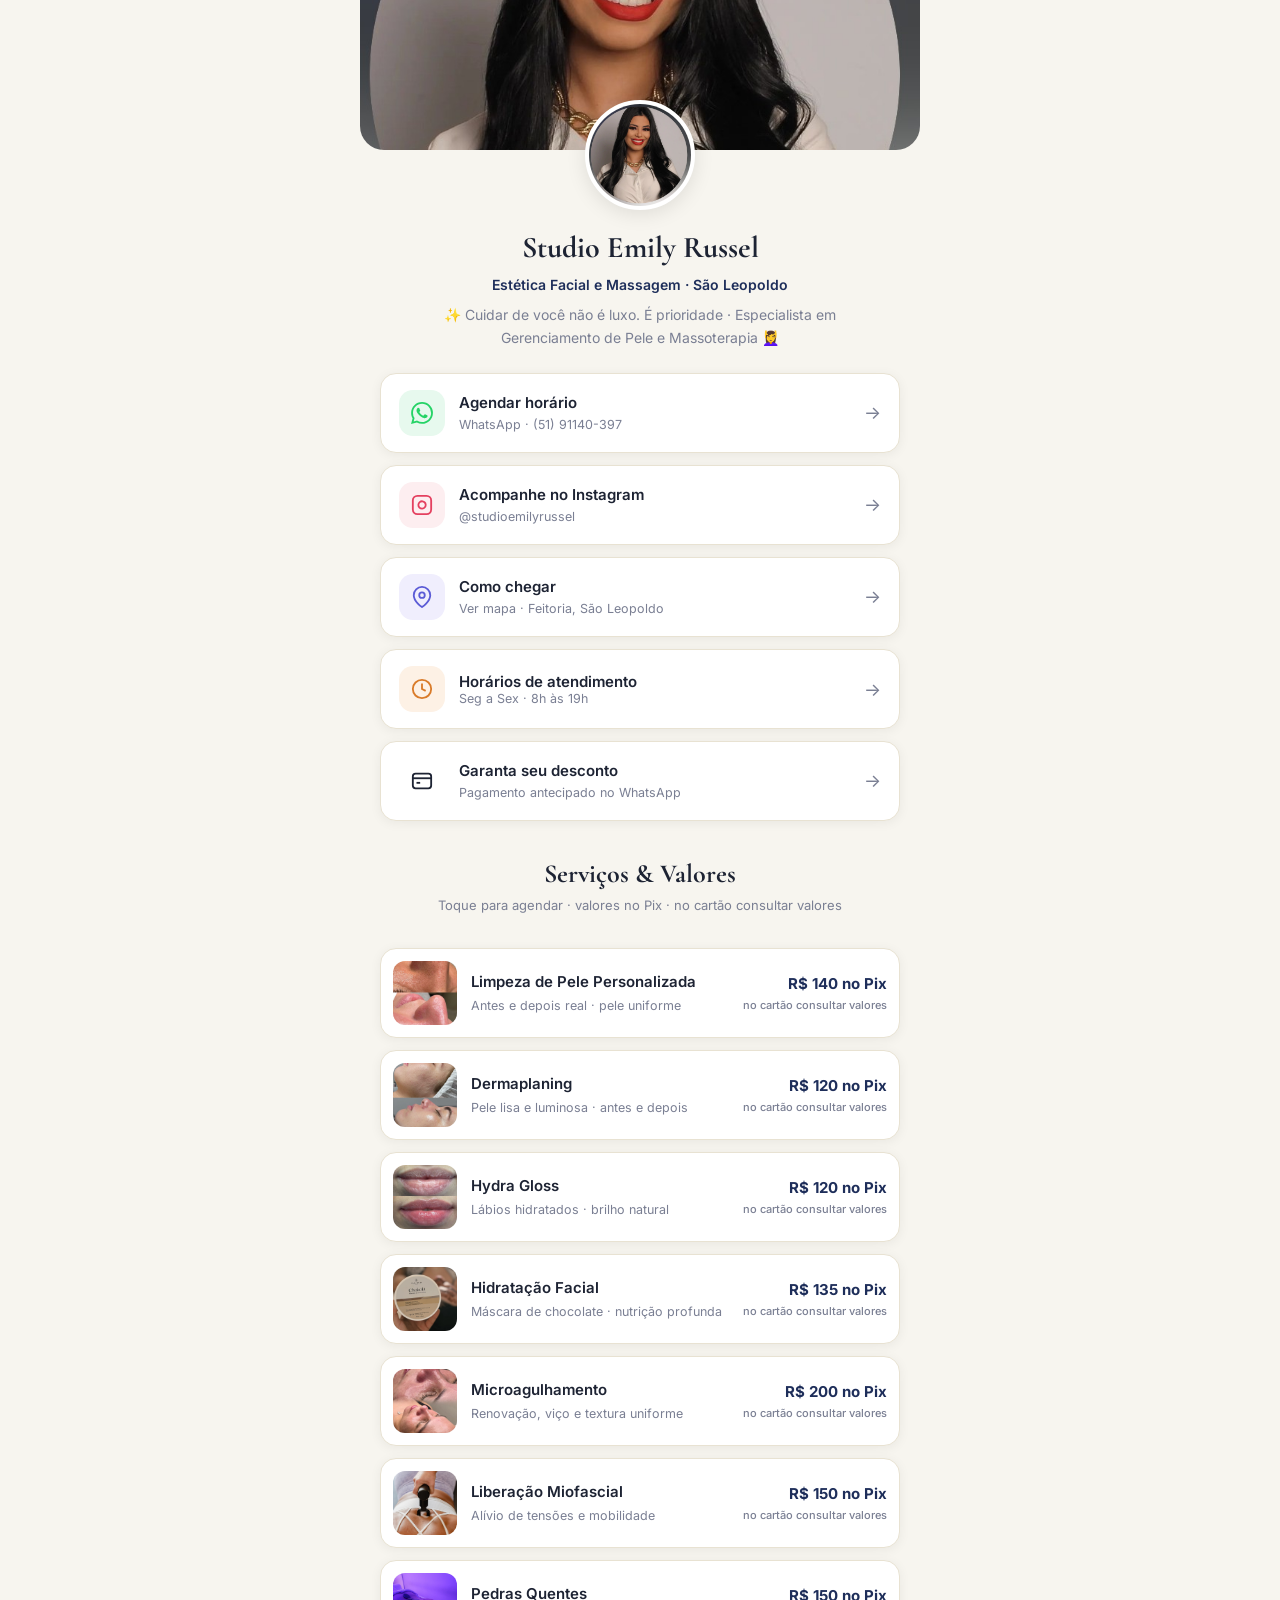
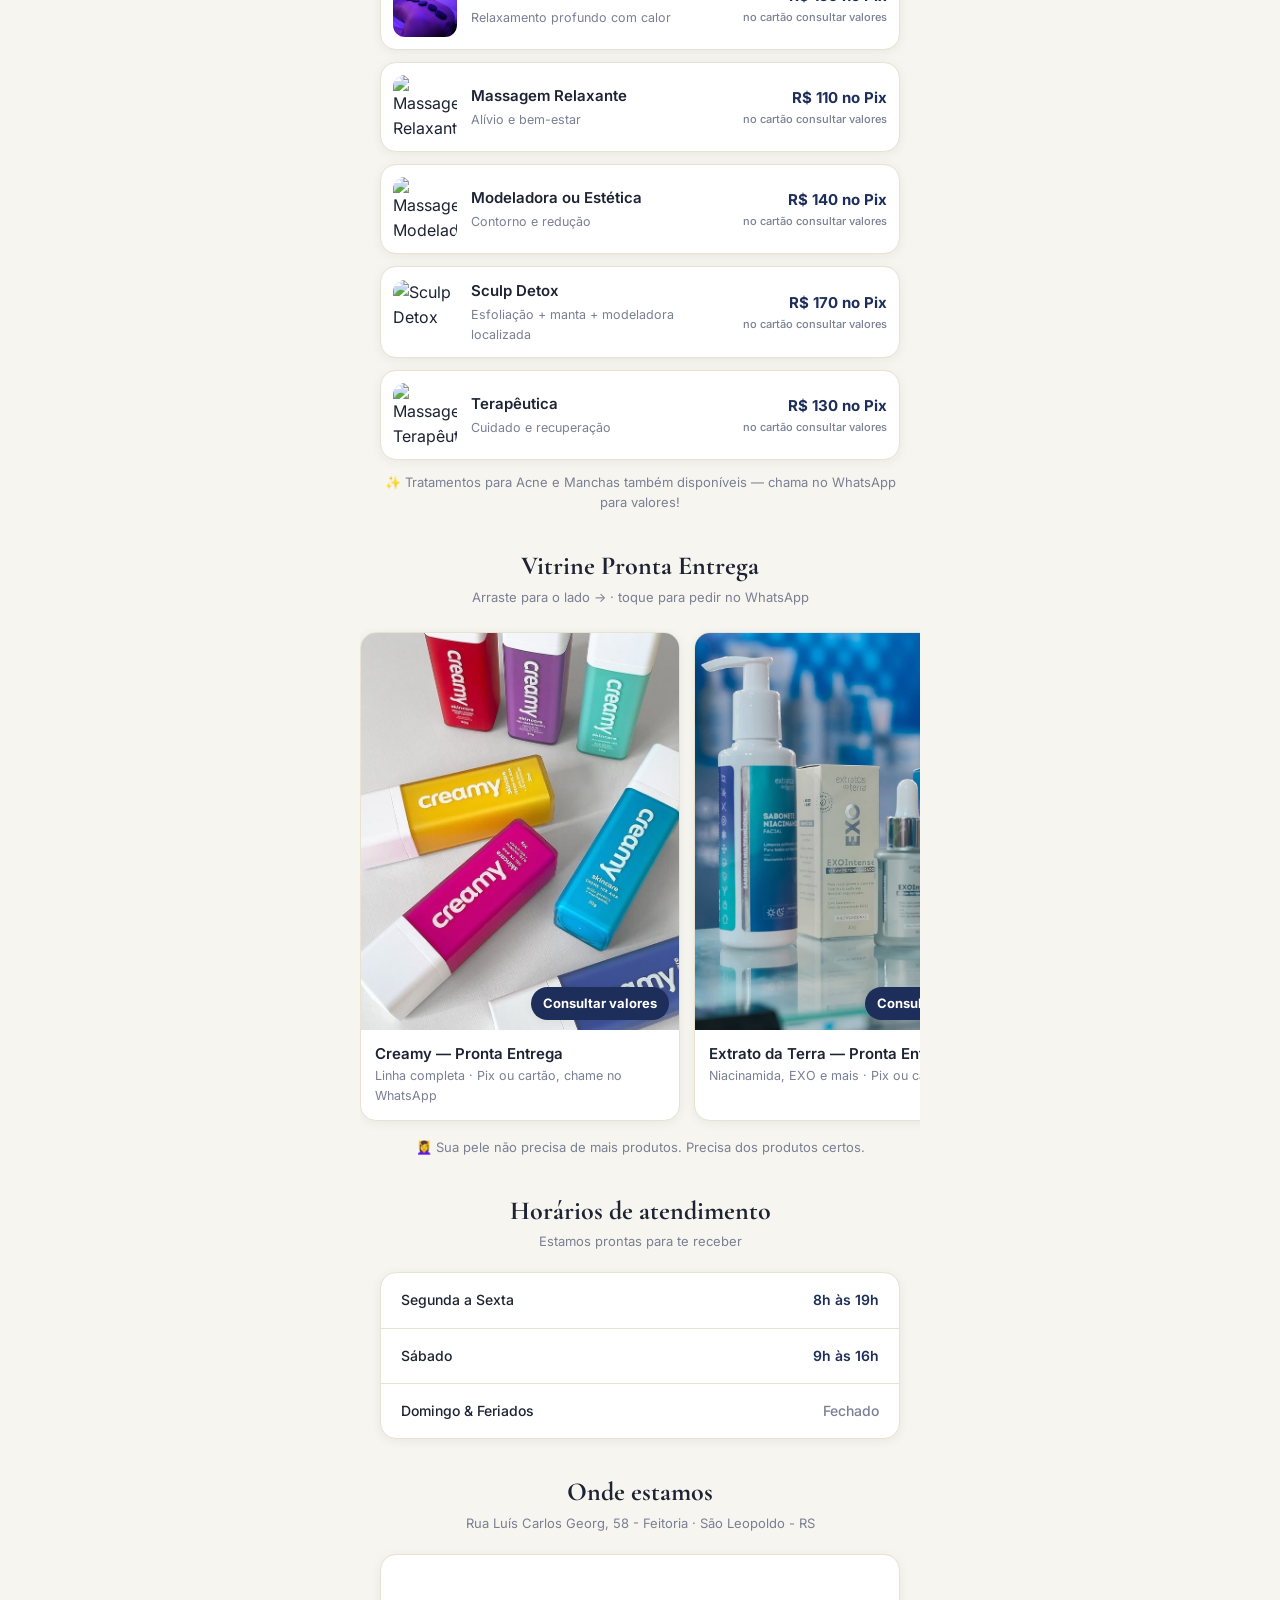
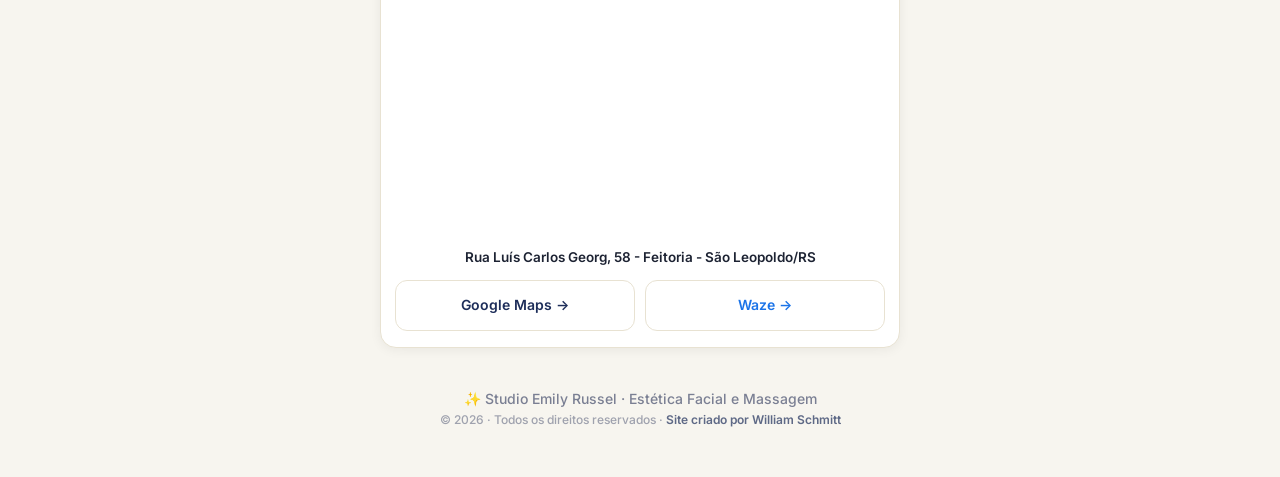
==== commit ccfd4402: "Atualiza index.html" ====
--- a/index.html
+++ b/index.html
@@ -65,38 +65,27 @@
                 <span class="action-arrow">→</span>
             </a>
 
-            <button class="action-btn" id="wifiBtn">
-                <span class="action-icon">
-                    <svg width="22" height="22" viewBox="0 0 24 24" fill="none" stroke="currentColor" stroke-width="2"><path d="M5 12.55a11 11 0 0114.08 0"/><path d="M1.42 9a16 16 0 0121.16 0"/><path d="M8.53 16.11a6 6 0 016.95 0"/><line x1="12" y1="20" x2="12.01" y2="20"/></svg>
-                </span>
-                <span class="action-label">
-                    <strong>Wi-Fi do studio</strong>
-                    <small>Acesse a rede do local</small>
+            <button class="action-btn" id="hoursBtn">
+                <span class="action-icon">
+                    <svg width="22" height="22" viewBox="0 0 24 24" fill="none" stroke="currentColor" stroke-width="2"><circle cx="12" cy="12" r="10"/><polyline points="12 6 12 12 16 14"/></svg>
+                </span>
+                <span class="action-label">
+                    <strong>Horários de atendimento</strong>
+                    <small>Seg a Sex · 8h às 19h</small>
                 </span>
                 <span class="action-arrow">→</span>
             </button>
 
-            <button class="action-btn" id="hoursBtn">
-                <span class="action-icon">
-                    <svg width="22" height="22" viewBox="0 0 24 24" fill="none" stroke="currentColor" stroke-width="2"><circle cx="12" cy="12" r="10"/><polyline points="12 6 12 12 16 14"/></svg>
-                </span>
-                <span class="action-label">
-                    <strong>Horários de atendimento</strong>
-                    <small>Seg a Sex · 9h às 19h</small>
-                </span>
-                <span class="action-arrow">→</span>
-            </button>
-
-            <button class="action-btn" id="pixBtn">
+            <a href="https://api.whatsapp.com/send?phone=555191140397&text=Ol%C3%A1%20Emily!%20Quero%20realizar%20o%20*pagamento%20antecipado*%20para%20garantir%20meu%20desconto%20%E2%9C%A8" class="action-btn" target="_blank" rel="noopener">
                 <span class="action-icon">
                     <svg width="22" height="22" viewBox="0 0 24 24" fill="none" stroke="currentColor" stroke-width="2"><rect x="2" y="4" width="20" height="16" rx="3"/><line x1="2" y1="9" x2="22" y2="9"/><line x1="6" y1="14" x2="10" y2="14"/></svg>
                 </span>
                 <span class="action-label">
                     <strong>Garanta seu desconto</strong>
-                    <small>Pague adiantado e tenha 10% off</small>
-                </span>
-                <span class="action-arrow">→</span>
-            </button>
+                    <small>Pagamento antecipado no WhatsApp</small>
+                </span>
+                <span class="action-arrow">→</span>
+            </a>
         </section>
 
         <!-- ======= CATALOG SERVIÇOS - VERSÃO LISTA ======= -->
@@ -108,24 +97,11 @@
 
             <div class="catalog-item" onclick="window.open('https://api.whatsapp.com/send?phone=555191140397&text=Ol%C3%A1!%20Quero%20agendar%20*Limpeza%20de%20Pele%20Personalizada*.', '_blank')">
                 <div class="catalog-thumb">
-                    <img src="images/drive/limpeza-b.jpg" alt="Limpeza de Pele Personalizada - opção 1" loading="lazy">
-                    <span class="opt-badge">Opção 1</span>
+                    <img src="images/drive/limpeza-b.jpg" alt="Limpeza de Pele Personalizada" loading="lazy">
                 </div>
                 <div class="catalog-info">
                     <h3>Limpeza de Pele Personalizada</h3>
-                    <p>Antes e depois real · Opção 1 para escolha</p>
-                </div>
-                <div class="catalog-price"><span class="price-pix">R$ 140 no Pix</span><span class="price-card">no cartão consultar valores</span></div>
-            </div>
-
-            <div class="catalog-item" onclick="window.open('https://api.whatsapp.com/send?phone=555191140397&text=Ol%C3%A1!%20Quero%20agendar%20*Limpeza%20de%20Pele%20Personalizada*.', '_blank')">
-                <div class="catalog-thumb">
-                    <img src="images/drive/limpeza-a.png" alt="Limpeza de Pele Personalizada - opção 2" loading="lazy">
-                    <span class="opt-badge">Opção 2</span>
-                </div>
-                <div class="catalog-info">
-                    <h3>Limpeza de Pele Personalizada</h3>
-                    <p>Resultado uniforme · Opção 2 para escolha</p>
+                    <p>Antes e depois real · pele uniforme</p>
                 </div>
                 <div class="catalog-price"><span class="price-pix">R$ 140 no Pix</span><span class="price-card">no cartão consultar valores</span></div>
             </div>
@@ -143,24 +119,11 @@
 
             <div class="catalog-item" onclick="window.open('https://api.whatsapp.com/send?phone=555191140397&text=Ol%C3%A1!%20Quero%20agendar%20*Hydra%20Gloss*.', '_blank')">
                 <div class="catalog-thumb">
-                    <img src="images/drive/hydra-gloss-a.jpg" alt="Hydra Gloss opção 1" loading="lazy">
-                    <span class="opt-badge">Opção 1</span>
+                    <img src="images/drive/hydra-gloss-b.jpg" alt="Hydra Gloss" loading="lazy">
                 </div>
                 <div class="catalog-info">
                     <h3>Hydra Gloss</h3>
-                    <p>Lábios hidratados e volumosos · Opção 1</p>
-                </div>
-                <div class="catalog-price"><span class="price-pix">R$ 120 no Pix</span><span class="price-card">no cartão consultar valores</span></div>
-            </div>
-
-            <div class="catalog-item" onclick="window.open('https://api.whatsapp.com/send?phone=555191140397&text=Ol%C3%A1!%20Quero%20agendar%20*Hydra%20Gloss*.', '_blank')">
-                <div class="catalog-thumb">
-                    <img src="images/drive/hydra-gloss-b.jpg" alt="Hydra Gloss opção 2" loading="lazy">
-                    <span class="opt-badge">Opção 2</span>
-                </div>
-                <div class="catalog-info">
-                    <h3>Hydra Gloss</h3>
-                    <p>Brilho natural · Opção 2 para escolha</p>
+                    <p>Lábios hidratados · brilho natural</p>
                 </div>
                 <div class="catalog-price"><span class="price-pix">R$ 120 no Pix</span><span class="price-card">no cartão consultar valores</span></div>
             </div>
@@ -178,24 +141,11 @@
 
             <div class="catalog-item" onclick="window.open('https://api.whatsapp.com/send?phone=555191140397&text=Ol%C3%A1!%20Quero%20agendar%20*Microagulhamento*.', '_blank')">
                 <div class="catalog-thumb">
-                    <img src="images/drive/micro-d.jpg" alt="Microagulhamento opção 1" loading="lazy">
-                    <span class="opt-badge">Opção 1</span>
+                    <img src="images/drive/micro-d.jpg" alt="Microagulhamento" loading="lazy">
                 </div>
                 <div class="catalog-info">
                     <h3>Microagulhamento</h3>
-                    <p>Renovação e viço · Opção 1 para escolha</p>
-                </div>
-                <div class="catalog-price"><span class="price-pix">R$ 200 no Pix</span><span class="price-card">no cartão consultar valores</span></div>
-            </div>
-
-            <div class="catalog-item" onclick="window.open('https://api.whatsapp.com/send?phone=555191140397&text=Ol%C3%A1!%20Quero%20agendar%20*Microagulhamento*.', '_blank')">
-                <div class="catalog-thumb">
-                    <img src="images/drive/micro-b.jpg" alt="Microagulhamento opção 2" loading="lazy">
-                    <span class="opt-badge">Opção 2</span>
-                </div>
-                <div class="catalog-info">
-                    <h3>Microagulhamento</h3>
-                    <p>Textura uniforme · Opção 2 para escolha</p>
+                    <p>Renovação, viço e textura uniforme</p>
                 </div>
                 <div class="catalog-price"><span class="price-pix">R$ 200 no Pix</span><span class="price-card">no cartão consultar valores</span></div>
             </div>
@@ -222,7 +172,51 @@
                 <div class="catalog-price"><span class="price-pix">R$ 150 no Pix</span><span class="price-card">no cartão consultar valores</span></div>
             </div>
 
-            <p class="catalog-note">✨ Tratamentos para Acne e Manchas também disponíveis — pastas do Drive vazias, chama no WhatsApp para valores!</p>
+            <div class="catalog-item" onclick="window.open('https://api.whatsapp.com/send?phone=555191140397&text=Ol%C3%A1!%20Quero%20agendar%20*Massagem%20Relaxante*.', '_blank')">
+                <div class="catalog-thumb">
+                    <img src="images/drive/massagem-relaxante-110.jpg" alt="Massagem Relaxante" loading="lazy">
+                </div>
+                <div class="catalog-info">
+                    <h3>Massagem Relaxante</h3>
+                    <p>Alívio e bem-estar</p>
+                </div>
+                <div class="catalog-price"><span class="price-pix">R$ 110 no Pix</span><span class="price-card">no cartão consultar valores</span></div>
+            </div>
+
+            <div class="catalog-item" onclick="window.open('https://api.whatsapp.com/send?phone=555191140397&text=Ol%C3%A1!%20Quero%20agendar%20*Massagem%20Modeladora*.', '_blank')">
+                <div class="catalog-thumb">
+                    <img src="images/drive/massagem-modeladora-140.jpg" alt="Massagem Modeladora" loading="lazy">
+                </div>
+                <div class="catalog-info">
+                    <h3>Modeladora ou Estética</h3>
+                    <p>Contorno e redução</p>
+                </div>
+                <div class="catalog-price"><span class="price-pix">R$ 140 no Pix</span><span class="price-card">no cartão consultar valores</span></div>
+            </div>
+
+            <div class="catalog-item" onclick="window.open('https://api.whatsapp.com/send?phone=555191140397&text=Ol%C3%A1!%20Quero%20agendar%20*Sculp%20Detox*.', '_blank')">
+                <div class="catalog-thumb">
+                    <img src="images/drive/massagem-sculp-detox-170.jpg" alt="Sculp Detox" loading="lazy">
+                </div>
+                <div class="catalog-info">
+                    <h3>Sculp Detox</h3>
+                    <p>Esfoliação + manta + modeladora localizada</p>
+                </div>
+                <div class="catalog-price"><span class="price-pix">R$ 170 no Pix</span><span class="price-card">no cartão consultar valores</span></div>
+            </div>
+
+            <div class="catalog-item" onclick="window.open('https://api.whatsapp.com/send?phone=555191140397&text=Ol%C3%A1!%20Quero%20agendar%20*Massagem%20Terap%C3%AAutica*.', '_blank')">
+                <div class="catalog-thumb">
+                    <img src="images/drive/massagem-terapeutica-130.jpg" alt="Massagem Terapêutica" loading="lazy">
+                </div>
+                <div class="catalog-info">
+                    <h3>Terapêutica</h3>
+                    <p>Cuidado e recuperação</p>
+                </div>
+                <div class="catalog-price"><span class="price-pix">R$ 130 no Pix</span><span class="price-card">no cartão consultar valores</span></div>
+            </div>
+
+            <p class="catalog-note">✨ Tratamentos para Acne e Manchas também disponíveis — chama no WhatsApp para valores!</p>
         </section>
 
         <!-- ======= VITRINE PRONTA ENTREGA ======= -->
@@ -263,11 +257,11 @@
             <div class="hours-card">
                 <div class="hours-row">
                     <span class="hours-day">Segunda a Sexta</span>
-                    <span class="hours-time">9h às 19h</span>
+                    <span class="hours-time">8h às 19h</span>
                 </div>
                 <div class="hours-row">
                     <span class="hours-day">Sábado</span>
-                    <span class="hours-time">Com horário marcado</span>
+                    <span class="hours-time">9h às 16h</span>
                 </div>
                 <div class="hours-row hours-row--closed">
                     <span class="hours-day">Domingo & Feriados</span>
--- a/styles.css
+++ b/styles.css
@@ -447,6 +447,23 @@
     background: rgba(176, 141, 87, 0.08);
 }
 
+.map-buttons {
+    display: flex;
+    gap: 10px;
+    padding: 12px 14px 16px;
+}
+
+.map-buttons .btn-map {
+    flex: 1;
+    border: 1px solid var(--color-border);
+    border-radius: 12px;
+    padding: 13px 10px;
+}
+
+.btn-waze {
+    color: #1a73e8;
+}
+
 /* MODAL */
 .modal-overlay {
     position: fixed;
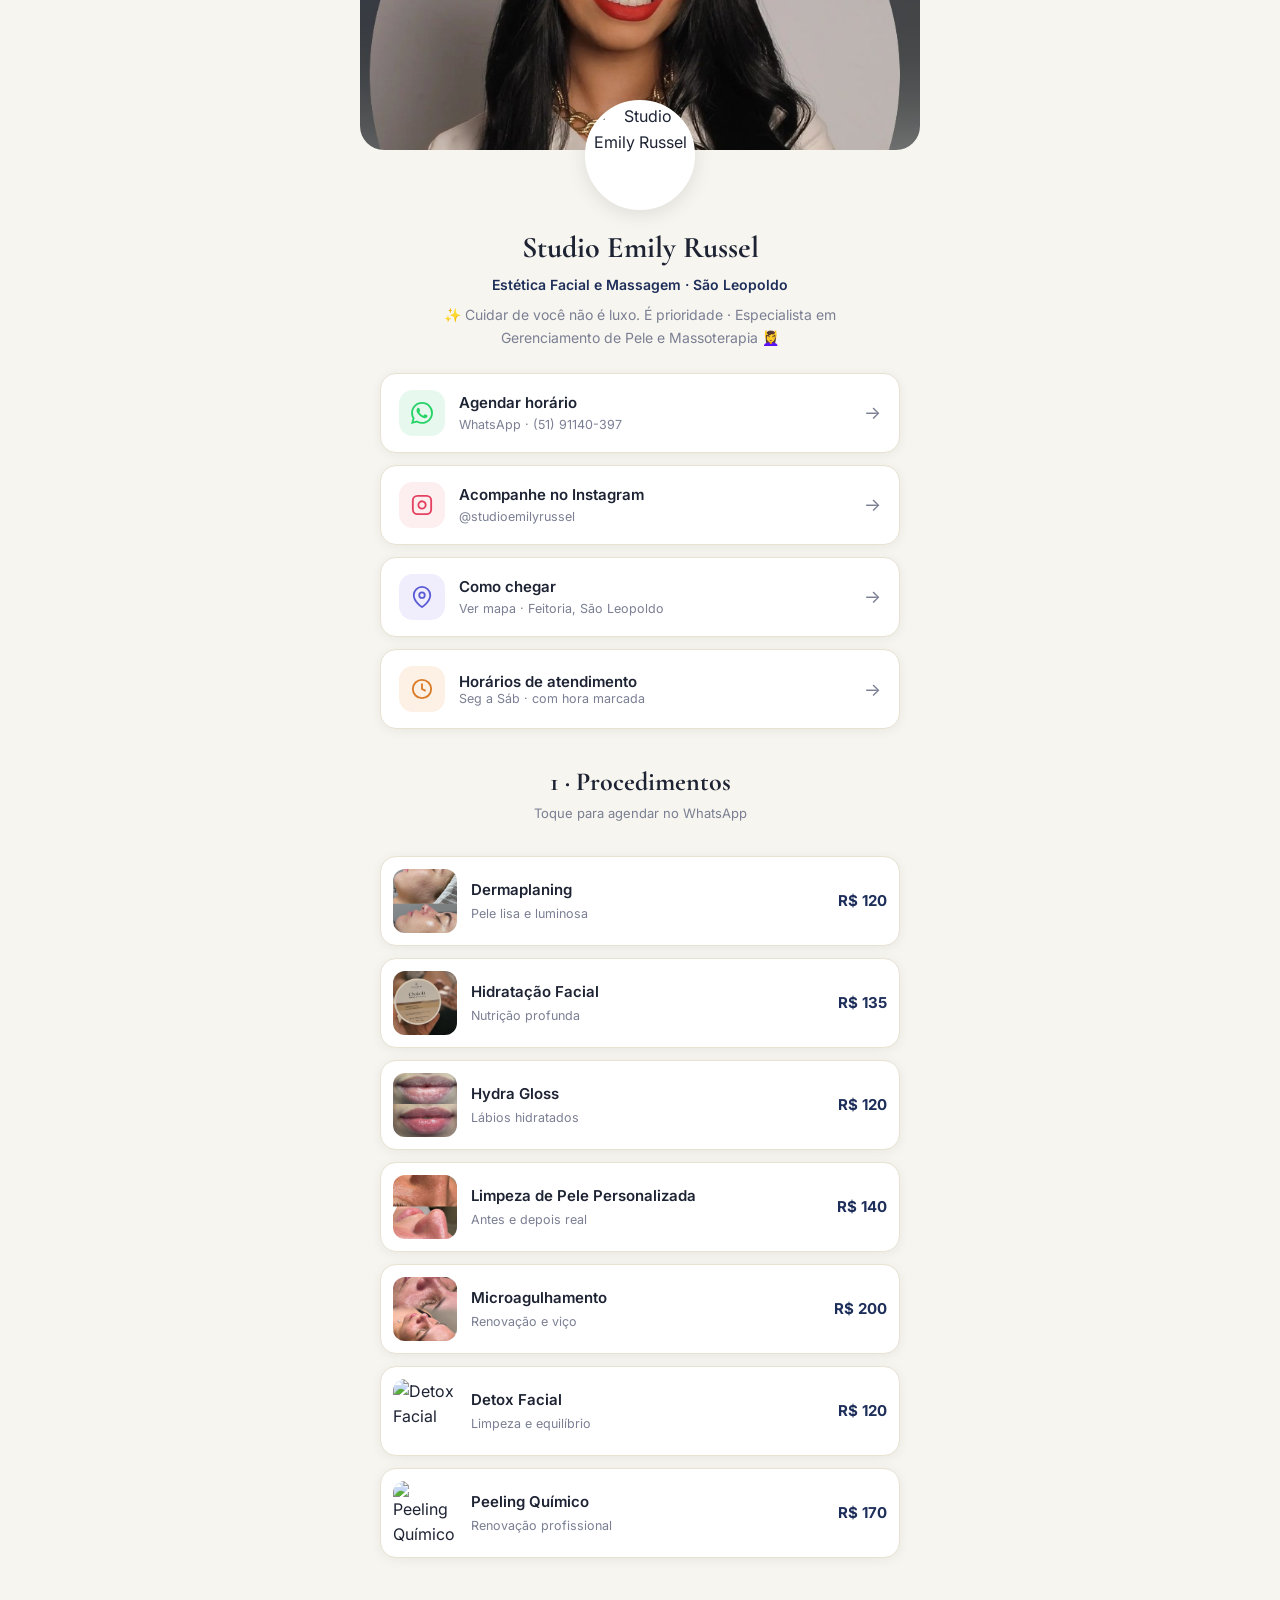
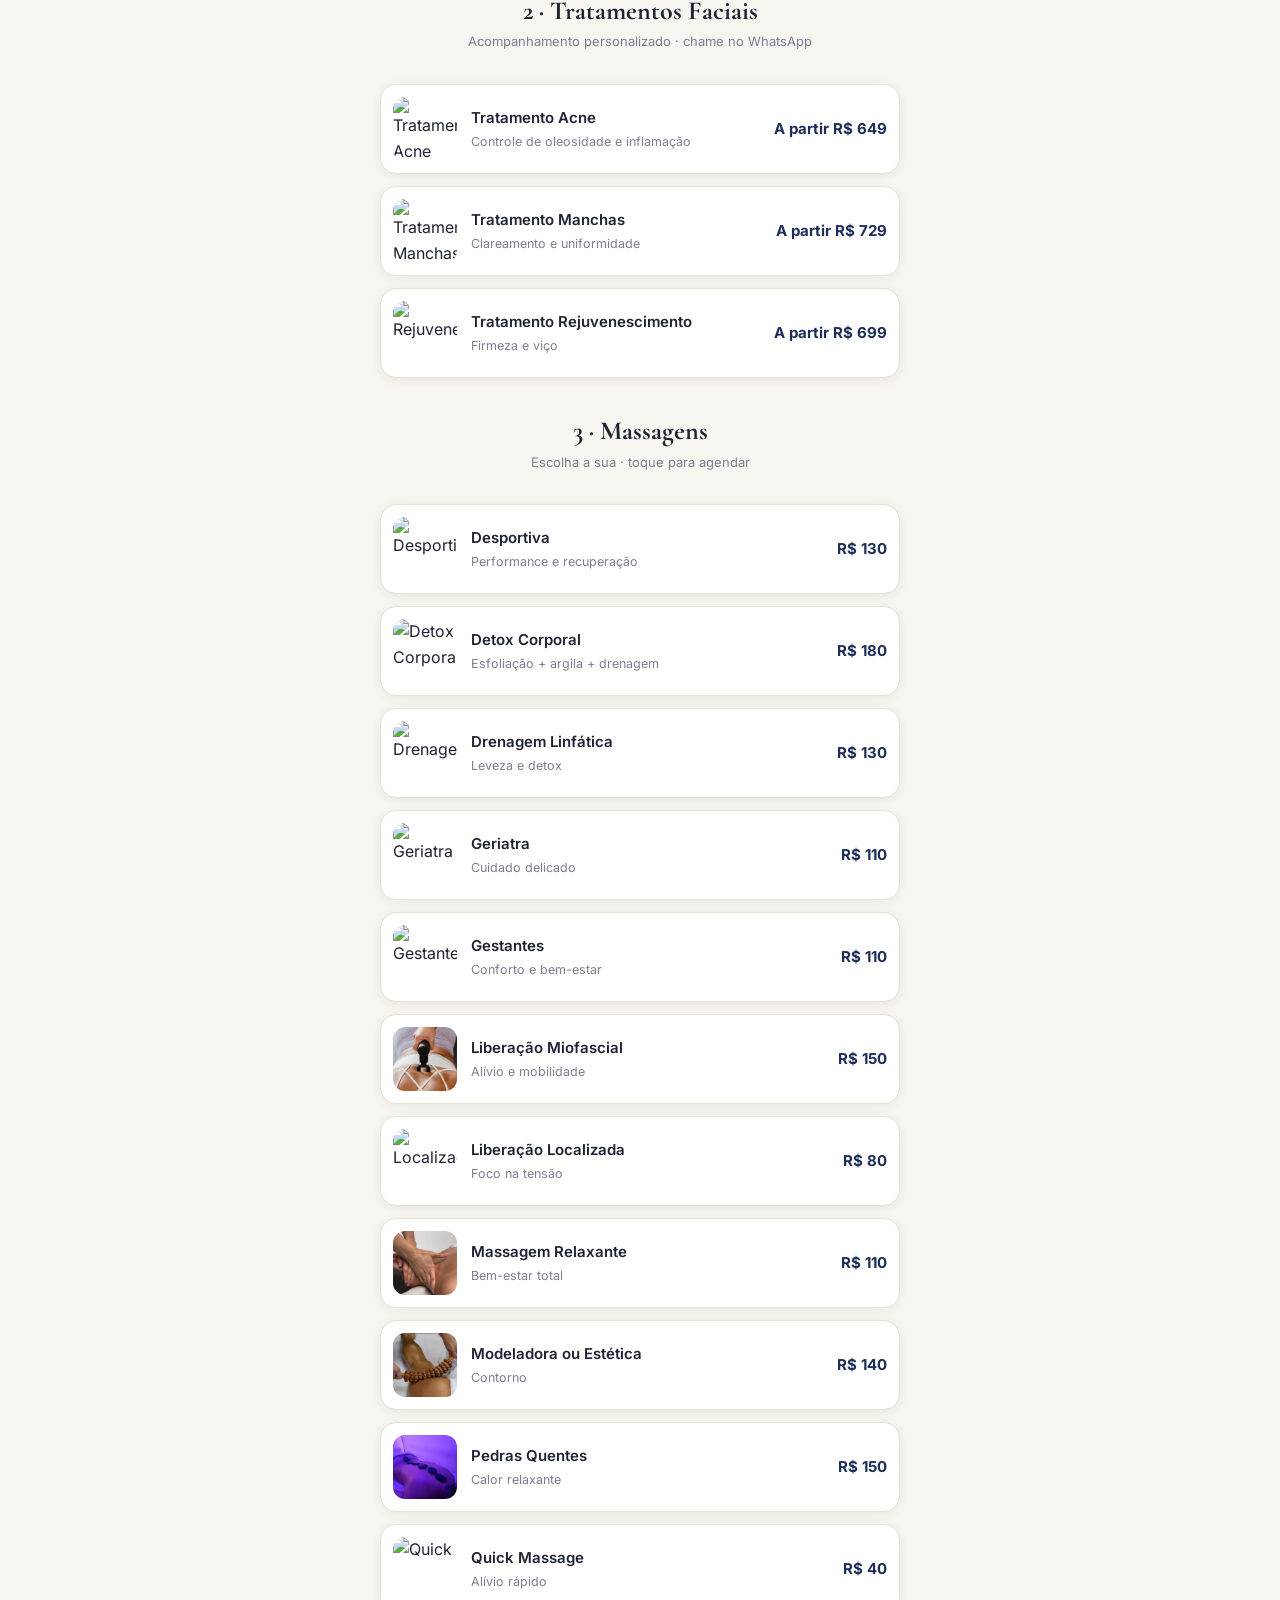
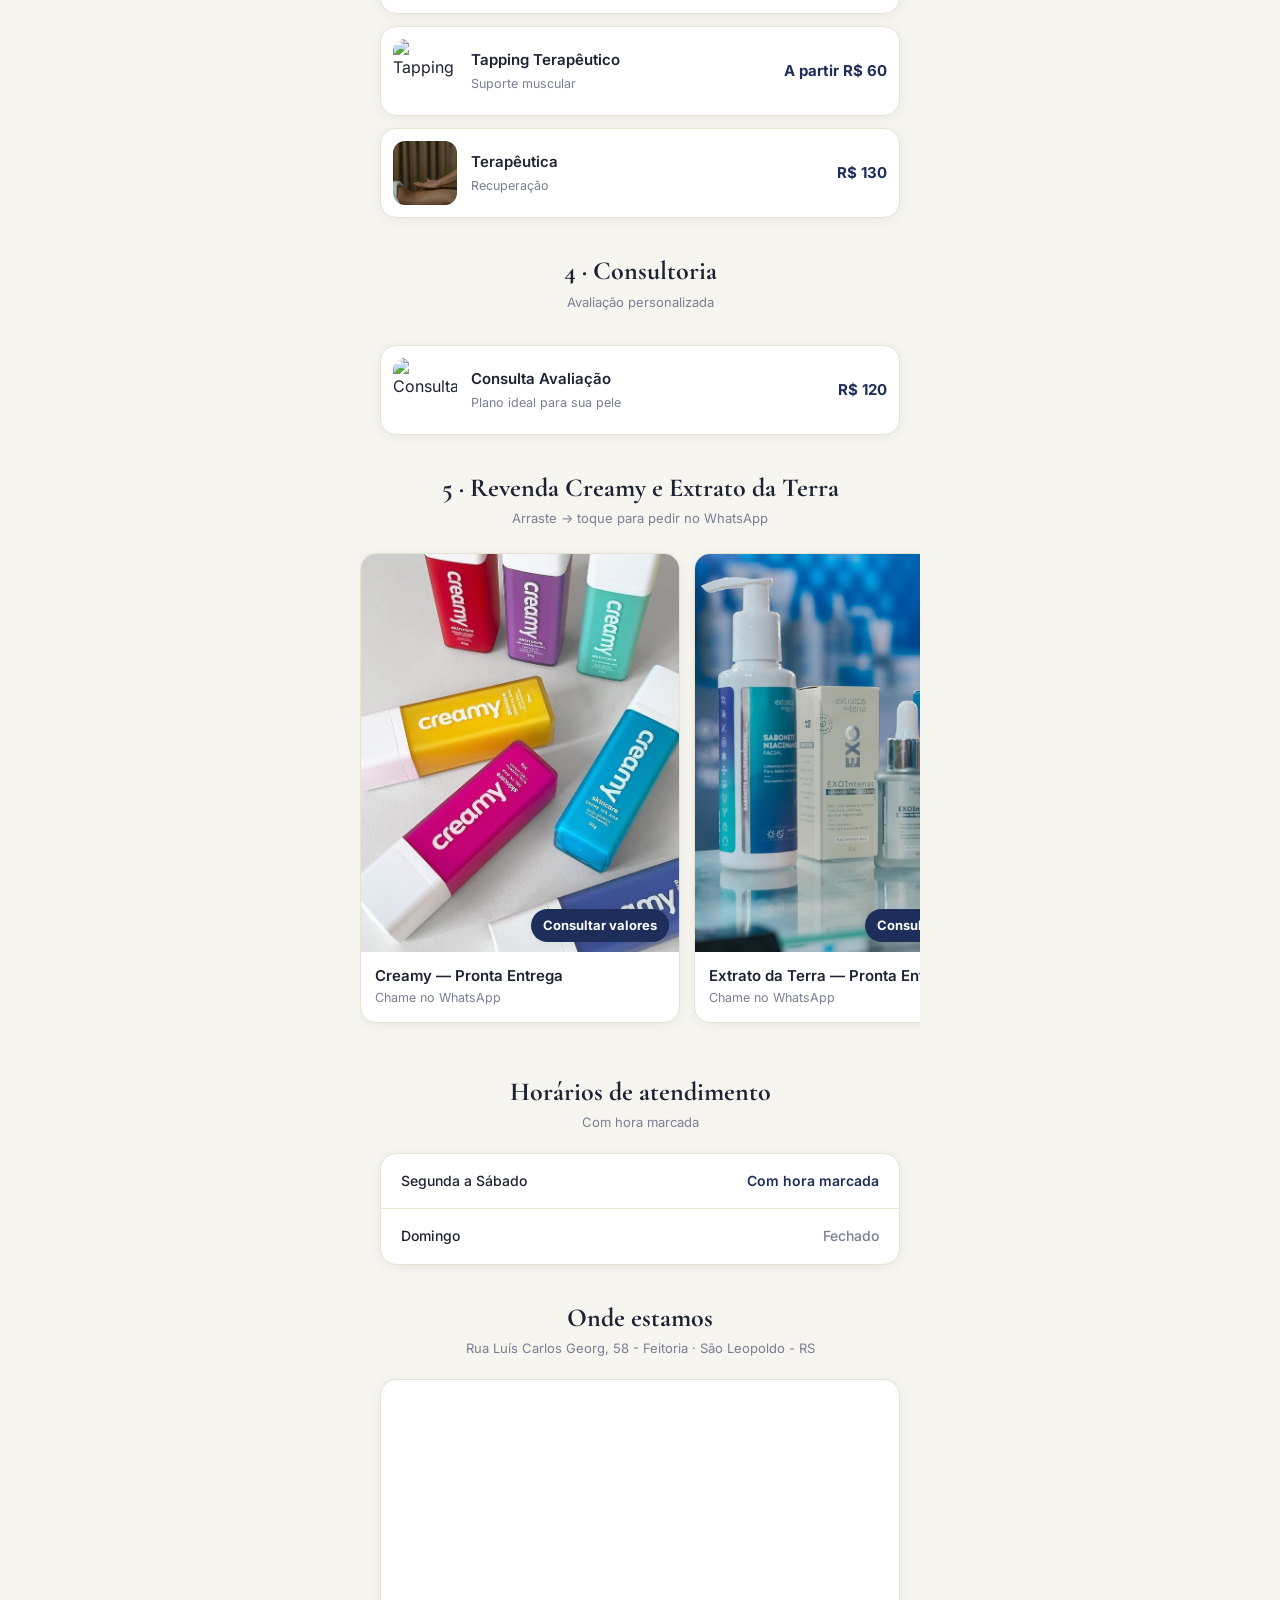
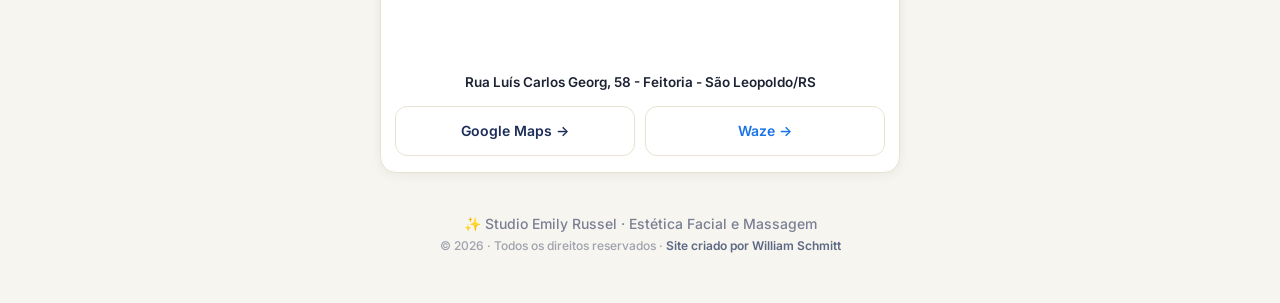
==== commit 43770ab6: "Final Drive index.html" ====
--- a/index.html
+++ b/index.html
@@ -5,337 +5,124 @@
     <meta name="viewport" content="width=device-width, initial-scale=1.0">
     <meta name="theme-color" content="#1e2e5a">
     <title>Studio Emily Russel | Estética Facial e Massagem</title>
-    <meta name="description" content="Studio Emily Russel - Estética Facial e Massoterapia em São Leopoldo. Agende pelo WhatsApp, veja serviços, vitrine skincare, pague com PIX e encontre o studio.">
+    <meta name="description" content="Studio Emily Russel - Estética Facial e Massoterapia em São Leopoldo. Agende pelo WhatsApp, veja procedimentos, tratamentos, massagens, consultoria e revenda.">
     <link rel="preconnect" href="https://fonts.googleapis.com">
     <link rel="preconnect" href="https://fonts.gstatic.com" crossorigin>
     <link href="https://fonts.googleapis.com/css2?family=Cormorant+Garamond:wght@600;700&family=Inter:wght@400;500;600;700&display=swap" rel="stylesheet">
     <link rel="stylesheet" href="styles.css">
 </head>
 <body>
-
     <main class="bio">
-
-        <!-- ======= PROFILE HEADER ======= -->
         <header class="profile">
             <div class="profile-cover">
-                <video src="images/capa.mp4" autoplay muted loop playsinline preload="metadata" poster="images/logo.jpg"></video>
+                <video src="images/drive/video-inicio.mp4" autoplay muted loop playsinline preload="metadata" poster="images/logo.jpg"></video>
             </div>
             <div class="profile-body">
-                <div class="avatar">
-                    <img src="images/logo.jpg" alt="Studio Emily Russel logo">
-                </div>
+                <div class="avatar"><img src="images/drive/foto-perfil.png" alt="Studio Emily Russel"></div>
                 <h1 class="profile-name">Studio Emily Russel</h1>
                 <p class="profile-tagline">Estética Facial e Massagem · São Leopoldo</p>
                 <p class="profile-desc">✨ Cuidar de você não é luxo. É prioridade · Especialista em Gerenciamento de Pele e Massoterapia 💆‍♀️</p>
             </div>
         </header>
 
-        <!-- ======= PRIMARY ACTIONS ======= -->
         <section class="actions">
             <a href="https://api.whatsapp.com/send?phone=555191140397&text=Ol%C3%A1%20Emily!%20Quero%20agendar%20um%20hor%C3%A1rio%20%E2%9C%A8" class="action-btn btn-whatsapp" target="_blank" rel="noopener">
-                <span class="action-icon">
-                    <svg width="22" height="22" viewBox="0 0 24 24" fill="currentColor"><path d="M17.472 14.382c-.297-.149-1.758-.867-2.03-.967-.273-.099-.471-.148-.67.15-.197.297-.767.966-.94 1.164-.173.199-.347.223-.644.075-.297-.15-1.255-.463-2.39-1.475-.883-.788-1.48-1.761-1.653-2.059-.173-.297-.018-.458.13-.606.134-.133.298-.347.446-.52.149-.174.198-.298.298-.497.099-.198.05-.371-.025-.52-.075-.149-.669-1.612-.916-2.207-.242-.579-.487-.5-.669-.51-.173-.008-.371-.01-.57-.01-.198 0-.52.074-.792.372-.272.297-1.04 1.016-1.04 2.479 0 1.462 1.065 2.875 1.213 3.074.149.198 2.096 3.2 5.077 4.487.709.306 1.262.489 1.694.625.712.227 1.36.195 1.871.118.571-.085 1.758-.719 2.006-1.413.248-.694.248-1.289.173-1.413-.074-.124-.272-.198-.57-.347m-5.421 7.403h-.004a9.87 9.87 0 01-5.031-1.378l-.361-.214-3.741.982.998-3.648-.235-.374a9.86 9.86 0 01-1.51-5.26c.001-5.45 4.436-9.884 9.888-9.884 2.64 0 5.122 1.03 6.988 2.898a9.825 9.825 0 012.893 6.994c-.003 5.45-4.437 9.884-9.885 9.884m8.413-18.297A11.815 11.815 0 0012.05 0C5.495 0 .16 5.335.157 11.892c0 2.096.547 4.142 1.588 5.945L.057 24l6.305-1.654a11.882 11.882 0 005.683 1.448h.005c6.554 0 11.89-5.335 11.893-11.893a11.821 11.821 0 00-3.48-8.413z"/></svg>
-                </span>
-                <span class="action-label">
-                    <strong>Agendar horário</strong>
-                    <small>WhatsApp · (51) 91140-397</small>
-                </span>
-                <span class="action-arrow">→</span>
+                <span class="action-icon"><svg width="22" height="22" viewBox="0 0 24 24" fill="currentColor"><path d="M17.472 14.382c-.297-.149-1.758-.867-2.03-.967-.273-.099-.471-.148-.67.15-.197.297-.767.966-.94 1.164-.173.199-.347.223-.644.075-.297-.15-1.255-.463-2.39-1.475-.883-.788-1.48-1.761-1.653-2.059-.173-.297-.018-.458.13-.606.134-.133.298-.347.446-.52.149-.174.198-.298.298-.497.099-.198.05-.371-.025-.52-.075-.149-.669-1.612-.916-2.207-.242-.579-.487-.5-.669-.51-.173-.008-.371-.01-.57-.01-.198 0-.52.074-.792.372-.272.297-1.04 1.016-1.04 2.479 0 1.462 1.065 2.875 1.213 3.074.149.198 2.096 3.2 5.077 4.487.709.306 1.262.489 1.694.625.712.227 1.36.195 1.871.118.571-.085 1.758-.719 2.006-1.413.248-.694.248-1.289.173-1.413-.074-.124-.272-.198-.57-.347m-5.421 7.403h-.004a9.87 9.87 0 01-5.031-1.378l-.361-.214-3.741.982.998-3.648-.235-.374a9.86 9.86 0 01-1.51-5.26c.001-5.45 4.436-9.884 9.888-9.884 2.64 0 5.122 1.03 6.988 2.898a9.825 9.825 0 012.893 6.994c-.003 5.45-4.437 9.884-9.885 9.884m8.413-18.297A11.815 11.815 0 0012.05 0C5.495 0 .16 5.335.157 11.892c0 2.096.547 4.142 1.588 5.945L.057 24l6.305-1.654a11.882 11.882 0 005.683 1.448h.005c6.554 0 11.89-5.335 11.893-11.893a11.821 11.821 0 00-3.48-8.413z"/></svg></span>
+                <span class="action-label"><strong>Agendar horário</strong><small>WhatsApp · (51) 91140-397</small></span><span class="action-arrow">→</span>
             </a>
-
             <a href="https://www.instagram.com/studioemilyrussel" class="action-btn btn-instagram" target="_blank" rel="noopener">
-                <span class="action-icon">
-                    <svg width="22" height="22" viewBox="0 0 24 24" fill="none" stroke="currentColor" stroke-width="2"><rect x="2" y="2" width="20" height="20" rx="5" ry="5"/><path d="M16 11.37A4 4 0 1112.63 8 4 4 0 0116 11.37z"/><line x1="17.5" y1="6.5" x2="17.51" y2="6.5"/></svg>
-                </span>
-                <span class="action-label">
-                    <strong>Acompanhe no Instagram</strong>
-                    <small>@studioemilyrussel</small>
-                </span>
-                <span class="action-arrow">→</span>
+                <span class="action-icon"><svg width="22" height="22" viewBox="0 0 24 24" fill="none" stroke="currentColor" stroke-width="2"><rect x="2" y="2" width="20" height="20" rx="5" ry="5"/><path d="M16 11.37A4 4 0 1112.63 8 4 4 0 0116 11.37z"/><line x1="17.5" y1="6.5" x2="17.51" y2="6.5"/></svg></span>
+                <span class="action-label"><strong>Acompanhe no Instagram</strong><small>@studioemilyrussel</small></span><span class="action-arrow">→</span>
             </a>
-
             <a href="#localizacao" class="action-btn" id="locBtn">
-                <span class="action-icon">
-                    <svg width="22" height="22" viewBox="0 0 24 24" fill="none" stroke="currentColor" stroke-width="2"><path d="M21 10c0 7-9 13-9 13s-9-6-9-13a9 9 0 0118 0z"/><circle cx="12" cy="10" r="3"/></svg>
-                </span>
-                <span class="action-label">
-                    <strong>Como chegar</strong>
-                    <small>Ver mapa · Feitoria, São Leopoldo</small>
-                </span>
-                <span class="action-arrow">→</span>
+                <span class="action-icon"><svg width="22" height="22" viewBox="0 0 24 24" fill="none" stroke="currentColor" stroke-width="2"><path d="M21 10c0 7-9 13-9 13s-9-6-9-13a9 9 0 0118 0z"/><circle cx="12" cy="10" r="3"/></svg></span>
+                <span class="action-label"><strong>Como chegar</strong><small>Ver mapa · Feitoria, São Leopoldo</small></span><span class="action-arrow">→</span>
             </a>
-
             <button class="action-btn" id="hoursBtn">
-                <span class="action-icon">
-                    <svg width="22" height="22" viewBox="0 0 24 24" fill="none" stroke="currentColor" stroke-width="2"><circle cx="12" cy="12" r="10"/><polyline points="12 6 12 12 16 14"/></svg>
-                </span>
-                <span class="action-label">
-                    <strong>Horários de atendimento</strong>
-                    <small>Seg a Sex · 8h às 19h</small>
-                </span>
-                <span class="action-arrow">→</span>
+                <span class="action-icon"><svg width="22" height="22" viewBox="0 0 24 24" fill="none" stroke="currentColor" stroke-width="2"><circle cx="12" cy="12" r="10"/><polyline points="12 6 12 12 16 14"/></svg></span>
+                <span class="action-label"><strong>Horários de atendimento</strong><small>Seg a Sáb · com hora marcada</small></span><span class="action-arrow">→</span>
             </button>
-
-            <a href="https://api.whatsapp.com/send?phone=555191140397&text=Ol%C3%A1%20Emily!%20Quero%20realizar%20o%20*pagamento%20antecipado*%20para%20garantir%20meu%20desconto%20%E2%9C%A8" class="action-btn" target="_blank" rel="noopener">
-                <span class="action-icon">
-                    <svg width="22" height="22" viewBox="0 0 24 24" fill="none" stroke="currentColor" stroke-width="2"><rect x="2" y="4" width="20" height="16" rx="3"/><line x1="2" y1="9" x2="22" y2="9"/><line x1="6" y1="14" x2="10" y2="14"/></svg>
-                </span>
-                <span class="action-label">
-                    <strong>Garanta seu desconto</strong>
-                    <small>Pagamento antecipado no WhatsApp</small>
-                </span>
-                <span class="action-arrow">→</span>
-            </a>
         </section>
 
-        <!-- ======= CATALOG SERVIÇOS - VERSÃO LISTA ======= -->
+        <!-- 1 PROCEDIMENTOS -->
         <section class="section catalog">
-            <div class="section-title">
-                <h2>Serviços & Valores</h2>
-                <p>Toque para agendar · valores no Pix · no cartão consultar valores</p>
-            </div>
-
-            <div class="catalog-item" onclick="window.open('https://api.whatsapp.com/send?phone=555191140397&text=Ol%C3%A1!%20Quero%20agendar%20*Limpeza%20de%20Pele%20Personalizada*.', '_blank')">
-                <div class="catalog-thumb">
-                    <img src="images/drive/limpeza-b.jpg" alt="Limpeza de Pele Personalizada" loading="lazy">
-                </div>
-                <div class="catalog-info">
-                    <h3>Limpeza de Pele Personalizada</h3>
-                    <p>Antes e depois real · pele uniforme</p>
-                </div>
-                <div class="catalog-price"><span class="price-pix">R$ 140 no Pix</span><span class="price-card">no cartão consultar valores</span></div>
-            </div>
-
-            <div class="catalog-item" onclick="window.open('https://api.whatsapp.com/send?phone=555191140397&text=Ol%C3%A1!%20Quero%20agendar%20*Dermaplaning*.', '_blank')">
-                <div class="catalog-thumb">
-                    <img src="images/drive/dermaplaning-120.jpg" alt="Dermaplaning" loading="lazy">
-                </div>
-                <div class="catalog-info">
-                    <h3>Dermaplaning</h3>
-                    <p>Pele lisa e luminosa · antes e depois</p>
-                </div>
-                <div class="catalog-price"><span class="price-pix">R$ 120 no Pix</span><span class="price-card">no cartão consultar valores</span></div>
-            </div>
-
-            <div class="catalog-item" onclick="window.open('https://api.whatsapp.com/send?phone=555191140397&text=Ol%C3%A1!%20Quero%20agendar%20*Hydra%20Gloss*.', '_blank')">
-                <div class="catalog-thumb">
-                    <img src="images/drive/hydra-gloss-b.jpg" alt="Hydra Gloss" loading="lazy">
-                </div>
-                <div class="catalog-info">
-                    <h3>Hydra Gloss</h3>
-                    <p>Lábios hidratados · brilho natural</p>
-                </div>
-                <div class="catalog-price"><span class="price-pix">R$ 120 no Pix</span><span class="price-card">no cartão consultar valores</span></div>
-            </div>
-
-            <div class="catalog-item" onclick="window.open('https://api.whatsapp.com/send?phone=555191140397&text=Ol%C3%A1!%20Quero%20agendar%20*Hidrata%C3%A7%C3%A3o%20Facial*.', '_blank')">
-                <div class="catalog-thumb">
-                    <img src="images/drive/hidratacao-135.jpg" alt="Hidratação Facial" loading="lazy">
-                </div>
-                <div class="catalog-info">
-                    <h3>Hidratação Facial</h3>
-                    <p>Máscara de chocolate · nutrição profunda</p>
-                </div>
-                <div class="catalog-price"><span class="price-pix">R$ 135 no Pix</span><span class="price-card">no cartão consultar valores</span></div>
-            </div>
-
-            <div class="catalog-item" onclick="window.open('https://api.whatsapp.com/send?phone=555191140397&text=Ol%C3%A1!%20Quero%20agendar%20*Microagulhamento*.', '_blank')">
-                <div class="catalog-thumb">
-                    <img src="images/drive/micro-d.jpg" alt="Microagulhamento" loading="lazy">
-                </div>
-                <div class="catalog-info">
-                    <h3>Microagulhamento</h3>
-                    <p>Renovação, viço e textura uniforme</p>
-                </div>
-                <div class="catalog-price"><span class="price-pix">R$ 200 no Pix</span><span class="price-card">no cartão consultar valores</span></div>
-            </div>
-
-            <div class="catalog-item" onclick="window.open('https://api.whatsapp.com/send?phone=555191140397&text=Ol%C3%A1!%20Quero%20agendar%20*Libera%C3%A7%C3%A3o%20Miofascial*.', '_blank')">
-                <div class="catalog-thumb">
-                    <img src="images/drive/liberacao-miofacial-150.jpg" alt="Liberação Miofascial" loading="lazy">
-                </div>
-                <div class="catalog-info">
-                    <h3>Liberação Miofascial</h3>
-                    <p>Alívio de tensões e mobilidade</p>
-                </div>
-                <div class="catalog-price"><span class="price-pix">R$ 150 no Pix</span><span class="price-card">no cartão consultar valores</span></div>
-            </div>
-
-            <div class="catalog-item" onclick="window.open('https://api.whatsapp.com/send?phone=555191140397&text=Ol%C3%A1!%20Quero%20agendar%20*Pedras%20Quentes*.', '_blank')">
-                <div class="catalog-thumb">
-                    <img src="images/drive/pedras-quentes-150.jpg" alt="Massagem Pedras Quentes" loading="lazy">
-                </div>
-                <div class="catalog-info">
-                    <h3>Pedras Quentes</h3>
-                    <p>Relaxamento profundo com calor</p>
-                </div>
-                <div class="catalog-price"><span class="price-pix">R$ 150 no Pix</span><span class="price-card">no cartão consultar valores</span></div>
-            </div>
-
-            <div class="catalog-item" onclick="window.open('https://api.whatsapp.com/send?phone=555191140397&text=Ol%C3%A1!%20Quero%20agendar%20*Massagem%20Relaxante*.', '_blank')">
-                <div class="catalog-thumb">
-                    <img src="images/drive/massagem-relaxante-110.jpg" alt="Massagem Relaxante" loading="lazy">
-                </div>
-                <div class="catalog-info">
-                    <h3>Massagem Relaxante</h3>
-                    <p>Alívio e bem-estar</p>
-                </div>
-                <div class="catalog-price"><span class="price-pix">R$ 110 no Pix</span><span class="price-card">no cartão consultar valores</span></div>
-            </div>
-
-            <div class="catalog-item" onclick="window.open('https://api.whatsapp.com/send?phone=555191140397&text=Ol%C3%A1!%20Quero%20agendar%20*Massagem%20Modeladora*.', '_blank')">
-                <div class="catalog-thumb">
-                    <img src="images/drive/massagem-modeladora-140.jpg" alt="Massagem Modeladora" loading="lazy">
-                </div>
-                <div class="catalog-info">
-                    <h3>Modeladora ou Estética</h3>
-                    <p>Contorno e redução</p>
-                </div>
-                <div class="catalog-price"><span class="price-pix">R$ 140 no Pix</span><span class="price-card">no cartão consultar valores</span></div>
-            </div>
-
-            <div class="catalog-item" onclick="window.open('https://api.whatsapp.com/send?phone=555191140397&text=Ol%C3%A1!%20Quero%20agendar%20*Sculp%20Detox*.', '_blank')">
-                <div class="catalog-thumb">
-                    <img src="images/drive/massagem-sculp-detox-170.jpg" alt="Sculp Detox" loading="lazy">
-                </div>
-                <div class="catalog-info">
-                    <h3>Sculp Detox</h3>
-                    <p>Esfoliação + manta + modeladora localizada</p>
-                </div>
-                <div class="catalog-price"><span class="price-pix">R$ 170 no Pix</span><span class="price-card">no cartão consultar valores</span></div>
-            </div>
-
-            <div class="catalog-item" onclick="window.open('https://api.whatsapp.com/send?phone=555191140397&text=Ol%C3%A1!%20Quero%20agendar%20*Massagem%20Terap%C3%AAutica*.', '_blank')">
-                <div class="catalog-thumb">
-                    <img src="images/drive/massagem-terapeutica-130.jpg" alt="Massagem Terapêutica" loading="lazy">
-                </div>
-                <div class="catalog-info">
-                    <h3>Terapêutica</h3>
-                    <p>Cuidado e recuperação</p>
-                </div>
-                <div class="catalog-price"><span class="price-pix">R$ 130 no Pix</span><span class="price-card">no cartão consultar valores</span></div>
-            </div>
-
-            <p class="catalog-note">✨ Tratamentos para Acne e Manchas também disponíveis — chama no WhatsApp para valores!</p>
+            <div class="section-title"><h2>1 · Procedimentos</h2><p>Toque para agendar no WhatsApp</p></div>
+            <div class="catalog-item" onclick="window.open('https://api.whatsapp.com/send?phone=555191140397&text=Ol%C3%A1!%20Quero%20agendar%20*Dermaplaning*.', '_blank')"><div class="catalog-thumb"><img src="images/drive/dermaplaning-120.jpg" alt="Dermaplaning" loading="lazy"></div><div class="catalog-info"><h3>Dermaplaning</h3><p>Pele lisa e luminosa</p></div><div class="catalog-price">R$ 120</div></div>
+            <div class="catalog-item" onclick="window.open('https://api.whatsapp.com/send?phone=555191140397&text=Ol%C3%A1!%20Quero%20agendar%20*Hidrata%C3%A7%C3%A3o%20Facial*.', '_blank')"><div class="catalog-thumb"><img src="images/drive/hidratacao-135.jpg" alt="Hidratação Facial" loading="lazy"></div><div class="catalog-info"><h3>Hidratação Facial</h3><p>Nutrição profunda</p></div><div class="catalog-price">R$ 135</div></div>
+            <div class="catalog-item" onclick="window.open('https://api.whatsapp.com/send?phone=555191140397&text=Ol%C3%A1!%20Quero%20agendar%20*Hydra%20Gloss*.', '_blank')"><div class="catalog-thumb"><img src="images/drive/hydra-gloss-b.jpg" alt="Hydra Gloss" loading="lazy"></div><div class="catalog-info"><h3>Hydra Gloss</h3><p>Lábios hidratados</p></div><div class="catalog-price">R$ 120</div></div>
+            <div class="catalog-item" onclick="window.open('https://api.whatsapp.com/send?phone=555191140397&text=Ol%C3%A1!%20Quero%20agendar%20*Limpeza%20de%20Pele*.', '_blank')"><div class="catalog-thumb"><img src="images/drive/limpeza-b.jpg" alt="Limpeza de Pele" loading="lazy"></div><div class="catalog-info"><h3>Limpeza de Pele Personalizada</h3><p>Antes e depois real</p></div><div class="catalog-price">R$ 140</div></div>
+            <div class="catalog-item" onclick="window.open('https://api.whatsapp.com/send?phone=555191140397&text=Ol%C3%A1!%20Quero%20agendar%20*Microagulhamento*.', '_blank')"><div class="catalog-thumb"><img src="images/drive/micro-d.jpg" alt="Microagulhamento" loading="lazy"></div><div class="catalog-info"><h3>Microagulhamento</h3><p>Renovação e viço</p></div><div class="catalog-price">R$ 200</div></div>
+            <div class="catalog-item" onclick="window.open('https://api.whatsapp.com/send?phone=555191140397&text=Ol%C3%A1!%20Quero%20agendar%20*Detox%20Facial*.', '_blank')"><div class="catalog-thumb"><img src="images/drive/detox-facial-120.jpg" alt="Detox Facial" loading="lazy"></div><div class="catalog-info"><h3>Detox Facial</h3><p>Limpeza e equilíbrio</p></div><div class="catalog-price">R$ 120</div></div>
+            <div class="catalog-item" onclick="window.open('https://api.whatsapp.com/send?phone=555191140397&text=Ol%C3%A1!%20Quero%20agendar%20*Peeling%20Qu%C3%ADmico*.', '_blank')"><div class="catalog-thumb"><img src="images/drive/peeling-170.png" alt="Peeling Químico" loading="lazy"></div><div class="catalog-info"><h3>Peeling Químico</h3><p>Renovação profissional</p></div><div class="catalog-price">R$ 170</div></div>
         </section>
 
-        <!-- ======= VITRINE PRONTA ENTREGA ======= -->
-        <section class="section" id="vitrine">
-            <div class="section-title">
-                <h2>Vitrine Pronta Entrega</h2>
-                <p>Arraste para o lado → · toque para pedir no WhatsApp</p>
-            </div>
-
-            <div class="vitrine-track">
-                <article class="vitrine-card" onclick="window.open('https://api.whatsapp.com/send?phone=555191140397&text=Ol%C3%A1!%20Quero%20o%20produto%20*Creamy%20Pronta%20Entrega*.', '_blank')">
-                    <div class="vitrine-media">
-                        <img src="images/drive/creamy-pronta.jpg" alt="Produtos Creamy pronta entrega" loading="lazy">
-                        <span class="vitrine-price">Consultar valores</span>
-                    </div>
-                    <h3>Creamy — Pronta Entrega</h3>
-                    <p>Linha completa · Pix ou cartão, chame no WhatsApp</p>
-                </article>
-
-                <article class="vitrine-card" onclick="window.open('https://api.whatsapp.com/send?phone=555191140397&text=Ol%C3%A1!%20Quero%20o%20produto%20*Extrato%20da%20Terra%20Pronta%20Entrega*.', '_blank')">
-                    <div class="vitrine-media">
-                        <img src="images/drive/extrato-pronta.jpg" alt="Produtos Extrato da Terra pronta entrega" loading="lazy">
-                        <span class="vitrine-price">Consultar valores</span>
-                    </div>
-                    <h3>Extrato da Terra — Pronta Entrega</h3>
-                    <p>Niacinamida, EXO e mais · Pix ou cartão</p>
-                </article>
-            </div>
-            <p class="catalog-note">💆‍♀️ Sua pele não precisa de mais produtos. Precisa dos produtos certos.</p>
+        <!-- 2 TRATAMENTOS FACIAIS -->
+        <section class="section catalog">
+            <div class="section-title"><h2>2 · Tratamentos Faciais</h2><p>Acompanhamento personalizado · chame no WhatsApp</p></div>
+            <div class="catalog-item" onclick="window.open('https://api.whatsapp.com/send?phone=555191140397&text=Ol%C3%A1!%20Quero%20saber%20sobre%20*Tratamento%20Acne*.', '_blank')"><div class="catalog-thumb"><img src="images/drive/acne-1.jpg" alt="Tratamento Acne" loading="lazy"></div><div class="catalog-info"><h3>Tratamento Acne</h3><p>Controle de oleosidade e inflamação</p></div><div class="catalog-price">A partir R$ 649</div></div>
+            <div class="catalog-item" onclick="window.open('https://api.whatsapp.com/send?phone=555191140397&text=Ol%C3%A1!%20Quero%20saber%20sobre%20*Tratamento%20Manchas*.', '_blank')"><div class="catalog-thumb"><img src="images/drive/manchas-1.jpg" alt="Tratamento Manchas" loading="lazy"></div><div class="catalog-info"><h3>Tratamento Manchas</h3><p>Clareamento e uniformidade</p></div><div class="catalog-price">A partir R$ 729</div></div>
+            <div class="catalog-item" onclick="window.open('https://api.whatsapp.com/send?phone=555191140397&text=Ol%C3%A1!%20Quero%20saber%20sobre%20*Rejuvenescimento*.', '_blank')"><div class="catalog-thumb"><img src="images/drive/rejuvenescimento-699.jpg" alt="Rejuvenescimento" loading="lazy"></div><div class="catalog-info"><h3>Tratamento Rejuvenescimento</h3><p>Firmeza e viço</p></div><div class="catalog-price">A partir R$ 699</div></div>
         </section>
 
-        <!-- ======= SCHEDULE HOURS ======= -->
+        <!-- 3 MASSAGENS -->
+        <section class="section catalog">
+            <div class="section-title"><h2>3 · Massagens</h2><p>Escolha a sua · toque para agendar</p></div>
+            <div class="catalog-item" onclick="window.open('https://api.whatsapp.com/send?phone=555191140397&text=Ol%C3%A1!%20Quero%20*Desportiva*.', '_blank')"><div class="catalog-thumb"><img src="images/drive/massagem-desportiva-130.jpg" alt="Desportiva" loading="lazy"></div><div class="catalog-info"><h3>Desportiva</h3><p>Performance e recuperação</p></div><div class="catalog-price">R$ 130</div></div>
+            <div class="catalog-item" onclick="window.open('https://api.whatsapp.com/send?phone=555191140397&text=Ol%C3%A1!%20Quero%20*Detox%20Corporal*.', '_blank')"><div class="catalog-thumb"><img src="images/drive/massagem-detox-corporal-180.jpg" alt="Detox Corporal" loading="lazy"></div><div class="catalog-info"><h3>Detox Corporal</h3><p>Esfoliação + argila + drenagem</p></div><div class="catalog-price">R$ 180</div></div>
+            <div class="catalog-item" onclick="window.open('https://api.whatsapp.com/send?phone=555191140397&text=Ol%C3%A1!%20Quero%20*Drenagem*.', '_blank')"><div class="catalog-thumb"><img src="images/drive/massagem-drenagem-130.jpg" alt="Drenagem" loading="lazy"></div><div class="catalog-info"><h3>Drenagem Linfática</h3><p>Leveza e detox</p></div><div class="catalog-price">R$ 130</div></div>
+            <div class="catalog-item" onclick="window.open('https://api.whatsapp.com/send?phone=555191140397&text=Ol%C3%A1!%20Quero%20*Geriatra*.', '_blank')"><div class="catalog-thumb"><img src="images/drive/massagem-geriatra-110.jpg" alt="Geriatra" loading="lazy"></div><div class="catalog-info"><h3>Geriatra</h3><p>Cuidado delicado</p></div><div class="catalog-price">R$ 110</div></div>
+            <div class="catalog-item" onclick="window.open('https://api.whatsapp.com/send?phone=555191140397&text=Ol%C3%A1!%20Quero%20*Gestantes*.', '_blank')"><div class="catalog-thumb"><img src="images/drive/massagem-gestantes-110.jpg" alt="Gestantes" loading="lazy"></div><div class="catalog-info"><h3>Gestantes</h3><p>Conforto e bem-estar</p></div><div class="catalog-price">R$ 110</div></div>
+            <div class="catalog-item" onclick="window.open('https://api.whatsapp.com/send?phone=555191140397&text=Ol%C3%A1!%20Quero%20*Libera%C3%A7%C3%A3o%20Miofascial*.', '_blank')"><div class="catalog-thumb"><img src="images/drive/liberacao-miofacial-150.jpg" alt="Liberação" loading="lazy"></div><div class="catalog-info"><h3>Liberação Miofascial</h3><p>Alívio e mobilidade</p></div><div class="catalog-price">R$ 150</div></div>
+            <div class="catalog-item" onclick="window.open('https://api.whatsapp.com/send?phone=555191140397&text=Ol%C3%A1!%20Quero%20*Miofascial%20Localizada*.', '_blank')"><div class="catalog-thumb"><img src="images/drive/massagem-mio-localizada-80.jpg" alt="Localizada" loading="lazy"></div><div class="catalog-info"><h3>Liberação Localizada</h3><p>Foco na tensão</p></div><div class="catalog-price">R$ 80</div></div>
+            <div class="catalog-item" onclick="window.open('https://api.whatsapp.com/send?phone=555191140397&text=Ol%C3%A1!%20Quero%20*Relaxante*.', '_blank')"><div class="catalog-thumb"><img src="images/drive/massagem-relaxante-110.jpg" alt="Relaxante" loading="lazy"></div><div class="catalog-info"><h3>Massagem Relaxante</h3><p>Bem-estar total</p></div><div class="catalog-price">R$ 110</div></div>
+            <div class="catalog-item" onclick="window.open('https://api.whatsapp.com/send?phone=555191140397&text=Ol%C3%A1!%20Quero%20*Modeladora*.', '_blank')"><div class="catalog-thumb"><img src="images/drive/massagem-modeladora-140.jpg" alt="Modeladora" loading="lazy"></div><div class="catalog-info"><h3>Modeladora ou Estética</h3><p>Contorno</p></div><div class="catalog-price">R$ 140</div></div>
+            <div class="catalog-item" onclick="window.open('https://api.whatsapp.com/send?phone=555191140397&text=Ol%C3%A1!%20Quero%20*Pedras%20Quentes*.', '_blank')"><div class="catalog-thumb"><img src="images/drive/pedras-quentes-150.jpg" alt="Pedras" loading="lazy"></div><div class="catalog-info"><h3>Pedras Quentes</h3><p>Calor relaxante</p></div><div class="catalog-price">R$ 150</div></div>
+            <div class="catalog-item" onclick="window.open('https://api.whatsapp.com/send?phone=555191140397&text=Ol%C3%A1!%20Quero%20*Quick%20Massage*.', '_blank')"><div class="catalog-thumb"><img src="images/drive/massagem-quick-40.jpg" alt="Quick" loading="lazy"></div><div class="catalog-info"><h3>Quick Massage</h3><p>Alívio rápido</p></div><div class="catalog-price">R$ 40</div></div>
+            <div class="catalog-item" onclick="window.open('https://api.whatsapp.com/send?phone=555191140397&text=Ol%C3%A1!%20Quero%20*Tapping*.', '_blank')"><div class="catalog-thumb"><img src="images/drive/massagem-tapping-60.jpg" alt="Tapping" loading="lazy"></div><div class="catalog-info"><h3>Tapping Terapêutico</h3><p>Suporte muscular</p></div><div class="catalog-price">A partir R$ 60</div></div>
+            <div class="catalog-item" onclick="window.open('https://api.whatsapp.com/send?phone=555191140397&text=Ol%C3%A1!%20Quero%20*Terap%C3%AAutica*.', '_blank')"><div class="catalog-thumb"><img src="images/drive/massagem-terapeutica-130.jpg" alt="Terapêutica" loading="lazy"></div><div class="catalog-info"><h3>Terapêutica</h3><p>Recuperação</p></div><div class="catalog-price">R$ 130</div></div>
+        </section>
+
+        <!-- 4 CONSULTORIA -->
+        <section class="section catalog">
+            <div class="section-title"><h2>4 · Consultoria</h2><p>Avaliação personalizada</p></div>
+            <div class="catalog-item" onclick="window.open('https://api.whatsapp.com/send?phone=555191140397&text=Ol%C3%A1!%20Quero%20*Consulta%20Avalia%C3%A7%C3%A3o*.', '_blank')"><div class="catalog-thumb"><img src="images/drive/consulta-avaliacao-120.png" alt="Consulta" loading="lazy"></div><div class="catalog-info"><h3>Consulta Avaliação</h3><p>Plano ideal para sua pele</p></div><div class="catalog-price">R$ 120</div></div>
+        </section>
+
+        <!-- 5 REVENDA -->
+        <section class="section" id="vitrine">
+            <div class="section-title"><h2>5 · Revenda Creamy e Extrato da Terra</h2><p>Arraste → toque para pedir no WhatsApp</p></div>
+            <div class="vitrine-track">
+                <article class="vitrine-card" onclick="window.open('https://api.whatsapp.com/send?phone=555191140397&text=Ol%C3%A1!%20Quero%20*Creamy*.', '_blank')"><div class="vitrine-media"><img src="images/drive/creamy-pronta.jpg" alt="Creamy" loading="lazy"><span class="vitrine-price">Consultar valores</span></div><h3>Creamy — Pronta Entrega</h3><p>Chame no WhatsApp</p></article>
+                <article class="vitrine-card" onclick="window.open('https://api.whatsapp.com/send?phone=555191140397&text=Ol%C3%A1!%20Quero%20*Extrato*.', '_blank')"><div class="vitrine-media"><img src="images/drive/extrato-pronta.jpg" alt="Extrato" loading="lazy"><span class="vitrine-price">Consultar valores</span></div><h3>Extrato da Terra — Pronta Entrega</h3><p>Chame no WhatsApp</p></article>
+            </div>
+        </section>
+
         <section class="section" id="horarios">
-            <div class="section-title">
-                <h2>Horários de atendimento</h2>
-                <p>Estamos prontas para te receber</p>
+            <div class="section-title"><h2>Horários de atendimento</h2><p>Com hora marcada</p></div>
+            <div class="hours-card">
+                <div class="hours-row"><span class="hours-day">Segunda a Sábado</span><span class="hours-time">Com hora marcada</span></div>
+                <div class="hours-row hours-row--closed"><span class="hours-day">Domingo</span><span class="hours-time">Fechado</span></div>
             </div>
-            <div class="hours-card">
-                <div class="hours-row">
-                    <span class="hours-day">Segunda a Sexta</span>
-                    <span class="hours-time">8h às 19h</span>
-                </div>
-                <div class="hours-row">
-                    <span class="hours-day">Sábado</span>
-                    <span class="hours-time">9h às 16h</span>
-                </div>
-                <div class="hours-row hours-row--closed">
-                    <span class="hours-day">Domingo & Feriados</span>
-                    <span class="hours-time">Fechado</span>
+        </section>
+
+        <section class="section" id="localizacao">
+            <div class="section-title"><h2>Onde estamos</h2><p>Rua Luís Carlos Georg, 58 - Feitoria · São Leopoldo - RS</p></div>
+            <div class="map-card">
+                <iframe src="https://www.google.com/maps?q=Rua+Lu%C3%ADs+Carlos+Georg+58+Feitoria+S%C3%A3o+Leopoldo+RS&output=embed" width="100%" height="280" style="border:0;" allowfullscreen="" loading="lazy" referrerpolicy="no-referrer-when-downgrade" title="Mapa - Studio Emily Russel"></iframe>
+                <div class="map-address">Rua Luís Carlos Georg, 58 - Feitoria - São Leopoldo/RS</div>
+                <div class="map-buttons">
+                    <a href="https://maps.google.com/?q=Rua+Luis+Carlos+Georg+58+Feitoria+Sao+Leopoldo+RS" class="btn-map" target="_blank" rel="noopener">Google Maps →</a>
+                    <a href="https://waze.com/ul?q=Rua+Luis+Carlos+Georg+58+Feitoria+Sao+Leopoldo+RS&navigate=yes" class="btn-map btn-waze" target="_blank" rel="noopener">Waze →</a>
                 </div>
             </div>
         </section>
 
-        <!-- ======= LOCATION / MAP ======= -->
-        <section class="section" id="localizacao">
-            <div class="section-title">
-                <h2>Onde estamos</h2>
-                <p>Rua Luís Carlos Georg, 58 - Feitoria · São Leopoldo - RS</p>
-            </div>
-            <div class="map-card">
-                <iframe
-                    src="https://www.google.com/maps?q=Rua+Lu%C3%ADs+Carlos+Georg+58+Feitoria+S%C3%A3o+Leopoldo+RS&output=embed"
-                    width="100%"
-                    height="280"
-                    style="border:0;"
-                    allowfullscreen=""
-                    loading="lazy"
-                    referrerpolicy="no-referrer-when-downgrade"
-                    title="Mapa - Studio Emily Russel"></iframe>
-                <div class="map-address">Rua Luís Carlos Georg, 58 - Feitoria - São Leopoldo/RS</div>
-                <div class="map-buttons">
-                    <a href="https://maps.google.com/?q=Rua+Luis+Carlos+Georg+58+Feitoria+Sao+Leopoldo+RS" class="btn-map" target="_blank" rel="noopener">
-                        Google Maps →
-                    </a>
-                    <a href="https://waze.com/ul?q=Rua+Luis+Carlos+Georg+58+Feitoria+Sao+Leopoldo+RS&navigate=yes" class="btn-map btn-waze" target="_blank" rel="noopener">
-                        Waze →
-                    </a>
-                </div>
-            </div>
-        </section>
-
-        <!-- ======= FOOTER ======= -->
         <footer class="footer">
             <p>✨ Studio Emily Russel · Estética Facial e Massagem</p>
             <p class="footer-sub">&copy; 2026 · Todos os direitos reservados · <a class="credit" href="https://wa.me/5554984074067?text=Oi%2C%20vim%20pelo%20site%20do%20Studio%20Emily%20Russel%20e%20gostaria%20de%20mais%20informa%C3%A7%C3%B5es%20para%20a%20cria%C3%A7%C3%A3o%20do%20meu%20site%20pr%C3%B3prio." target="_blank" rel="noopener">Site criado por William Schmitt</a></p>
         </footer>
-
     </main>
-
-    <!-- ======= PIX TOAST ======= -->
-    <div class="toast" id="toast">Chave PIX copiada!</div>
-
-    <!-- ======= WIFI MODAL ======= -->
-    <div class="modal-overlay" id="wifiModal" hidden>
-        <div class="modal">
-            <button class="modal-close" id="wifiClose" aria-label="Fechar">×</button>
-            <div class="modal-title">
-                <svg width="28" height="28" viewBox="0 0 24 24" fill="none" stroke="currentColor" stroke-width="2"><path d="M5 12.55a11 11 0 0114.08 0"/><path d="M1.42 9a16 16 0 0121.16 0"/><path d="M8.53 16.11a6 6 0 016.95 0"/><line x1="12" y1="20" x2="12.01" y2="20"/></svg>
-                <h3>Wi-Fi do studio</h3>
-            </div>
-            <p class="modal-sub">Conecte-se à nossa rede enquanto você espera.</p>
-            <div class="wifi-field">
-                <span class="wifi-label">Rede (nome)</span>
-                <div class="wifi-value">
-                    <strong>StudioEmily</strong>
-                    <button class="copy-btn" data-copy="StudioEmily" aria-label="Copiar nome da rede">Copiar</button>
-                </div>
-            </div>
-            <div class="wifi-field">
-                <span class="wifi-label">Senha</span>
-                <div class="wifi-value">
-                    <strong>pele2026</strong>
-                    <button class="copy-btn" data-copy="pele2026" aria-label="Copiar senha">Copiar</button>
-                </div>
-            </div>
-            <button class="modal-action" id="wifiPhone">Chamar no WhatsApp</button>
-        </div>
-    </div>
-
+    <div class="toast" id="toast">Copiado!</div>
     <script src="script.js"></script>
 </body>
 </html>
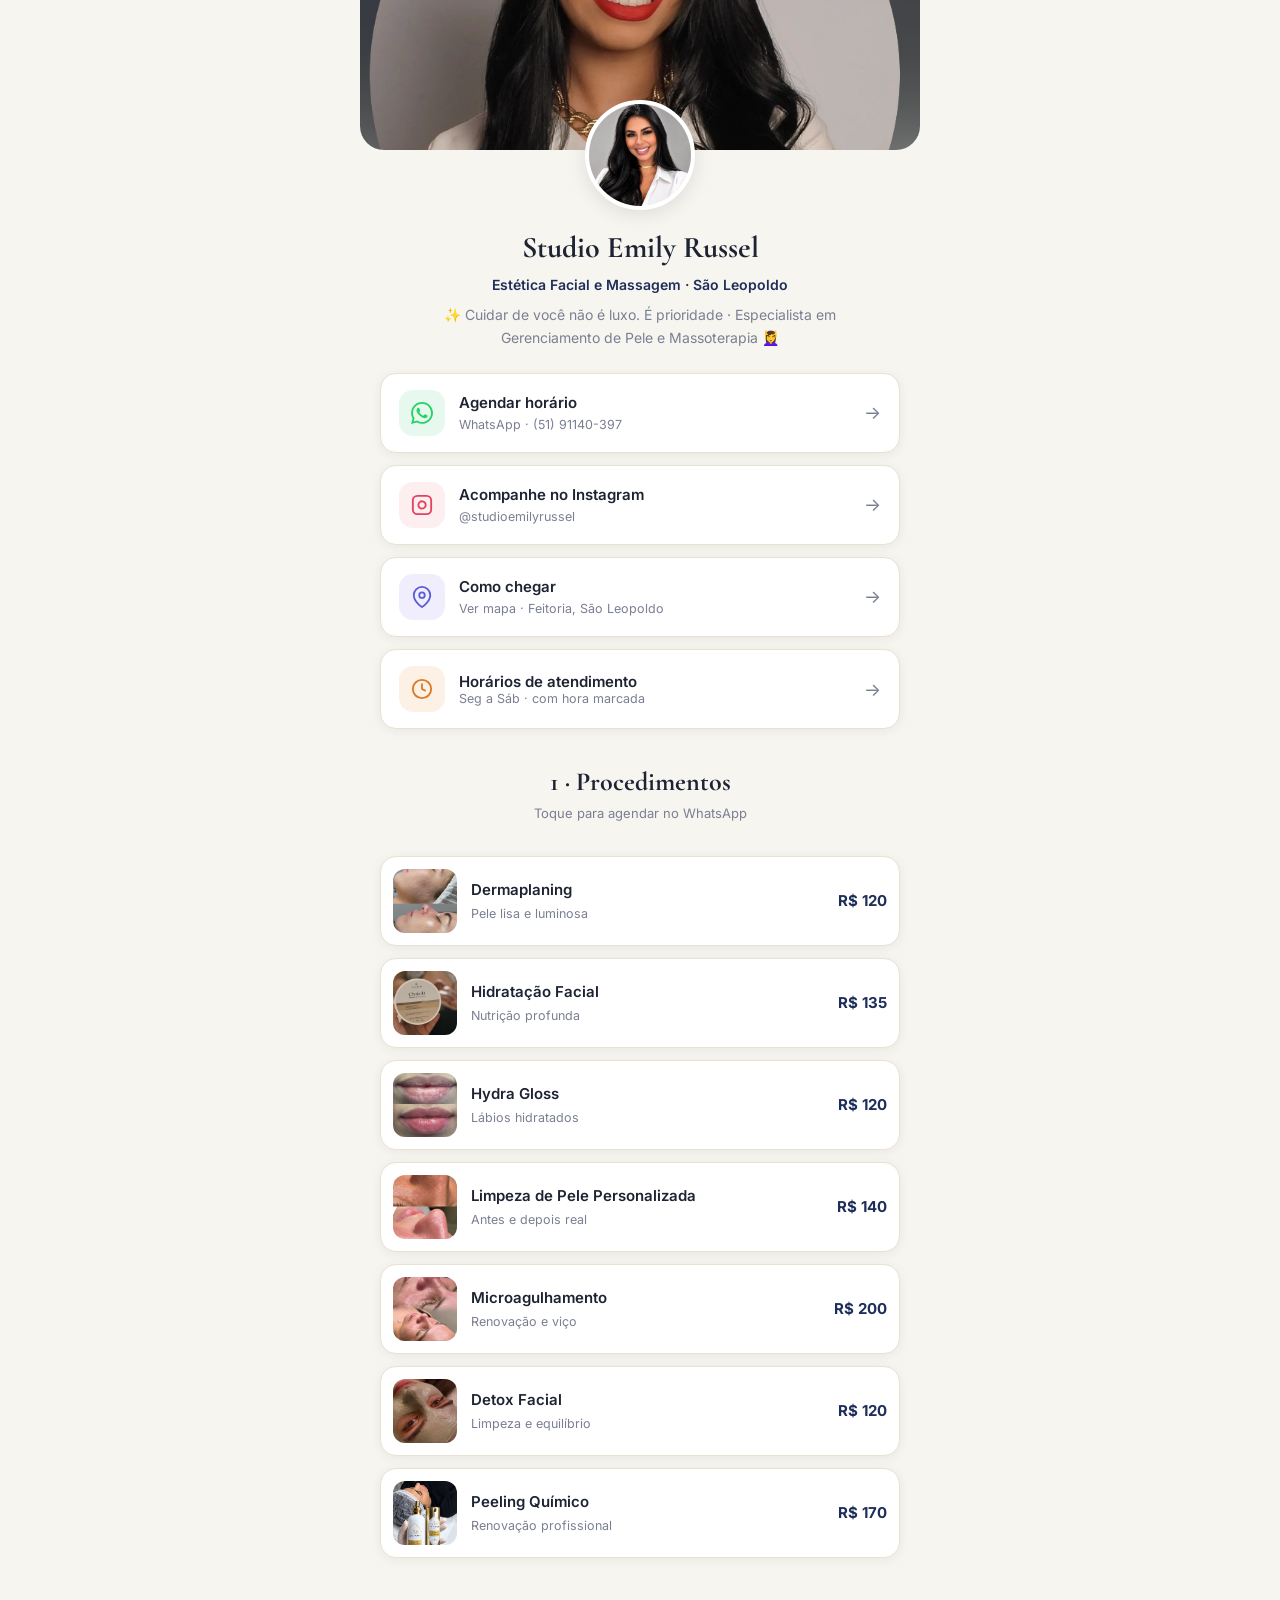
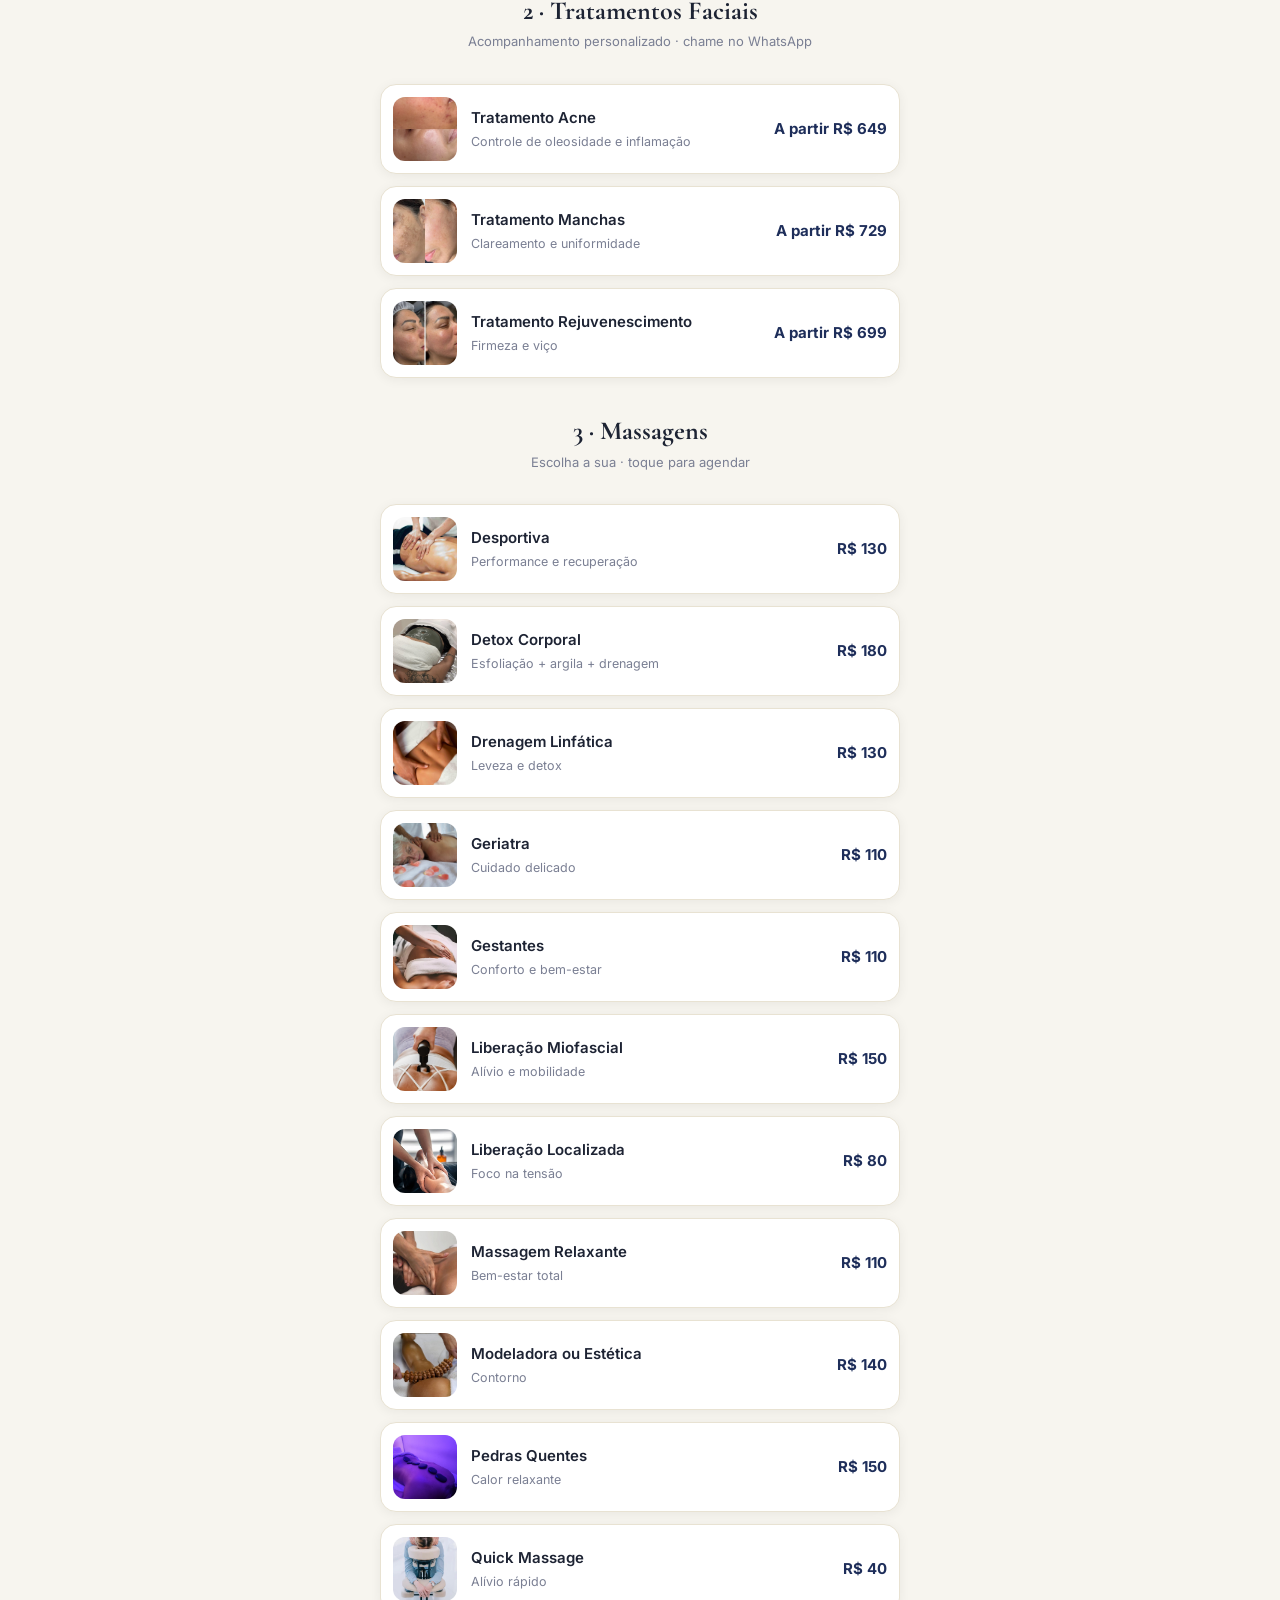
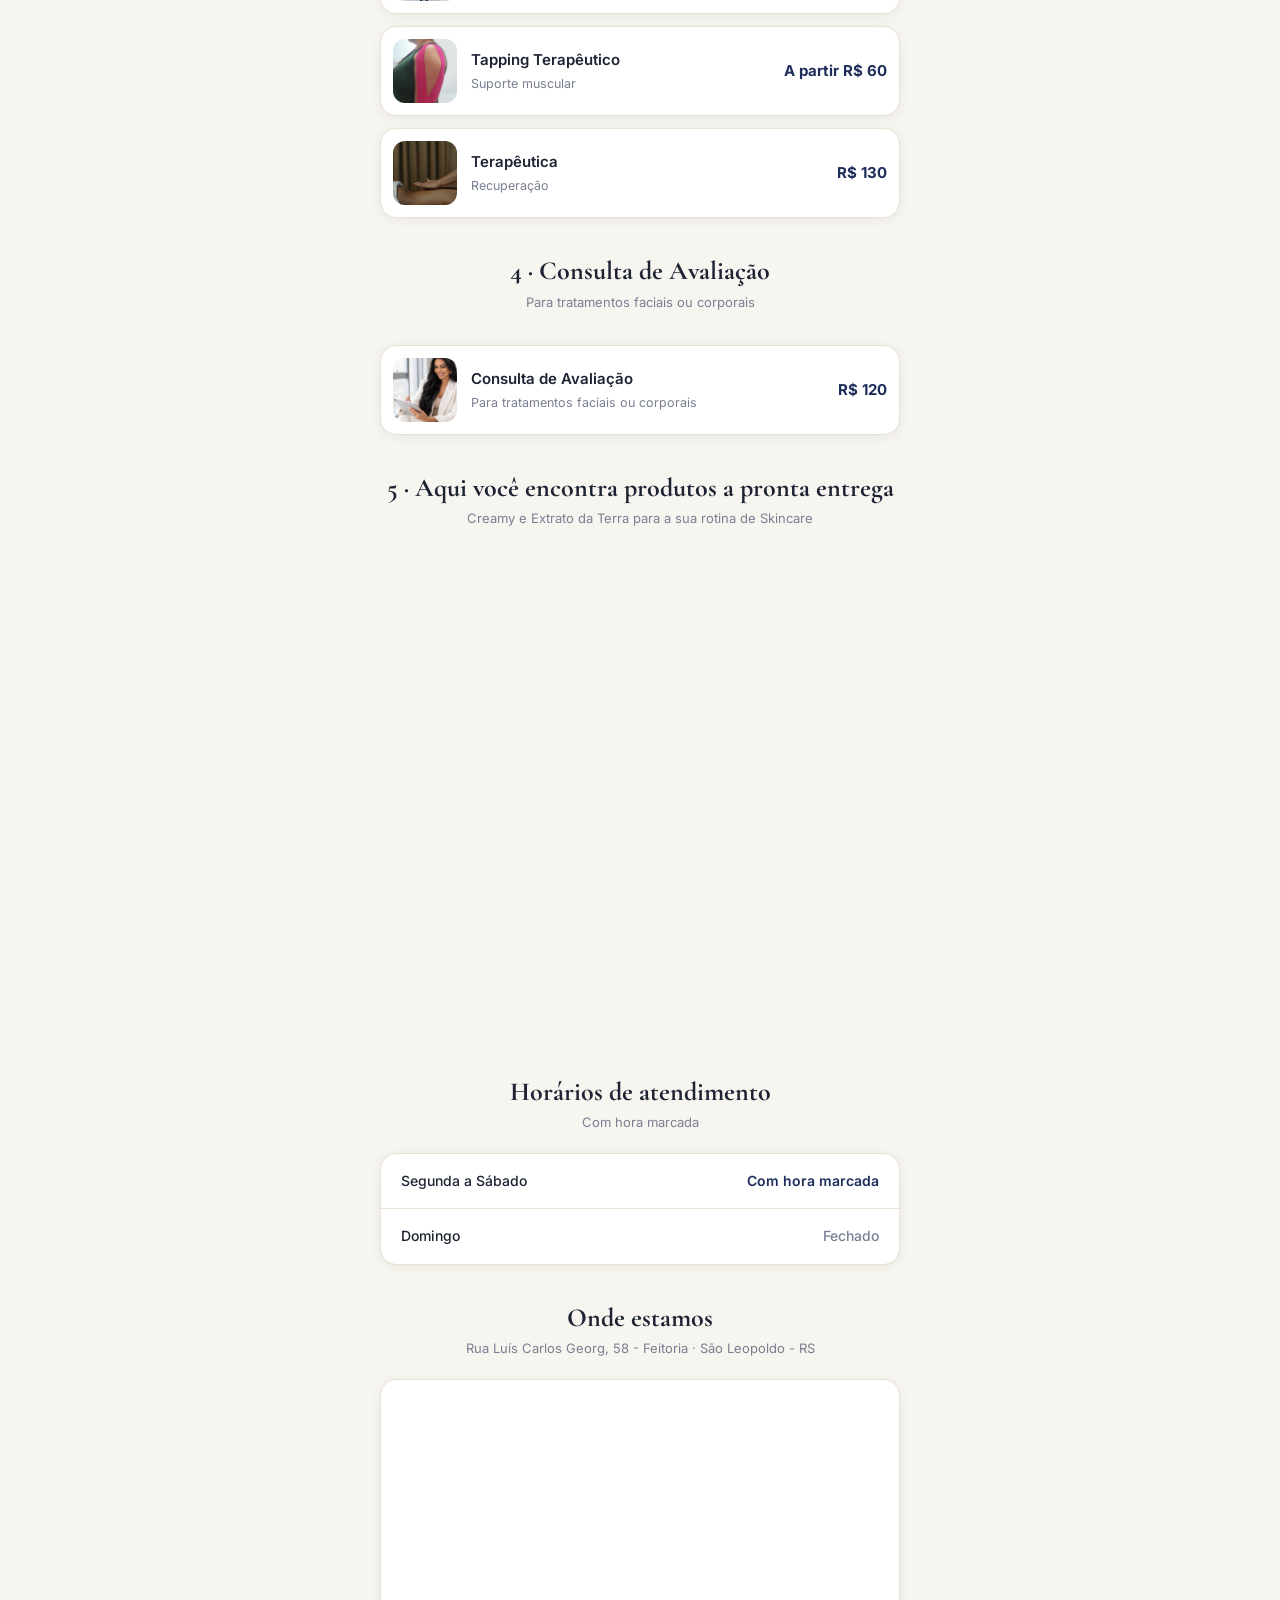
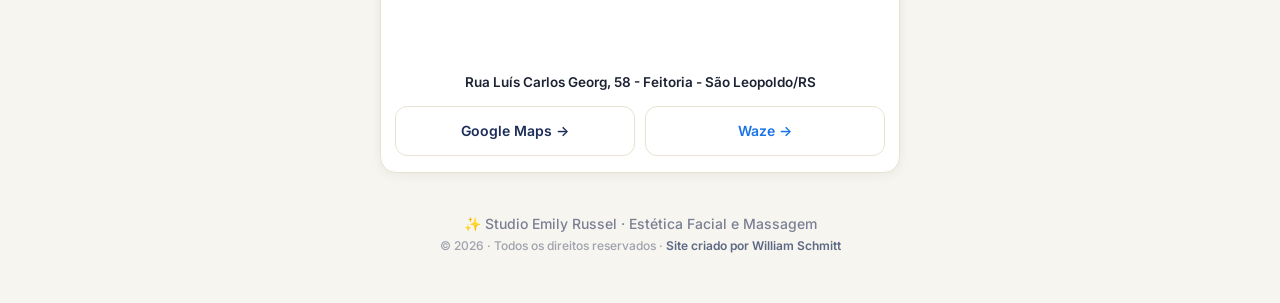
==== commit 9faf30d1: "Ajustes cliente: titulos, 1 foto acne/manchas" ====
--- a/index.html
+++ b/index.html
@@ -59,8 +59,8 @@
         <!-- 2 TRATAMENTOS FACIAIS -->
         <section class="section catalog">
             <div class="section-title"><h2>2 · Tratamentos Faciais</h2><p>Acompanhamento personalizado · chame no WhatsApp</p></div>
-            <div class="catalog-item" onclick="window.open('https://api.whatsapp.com/send?phone=555191140397&text=Ol%C3%A1!%20Quero%20saber%20sobre%20*Tratamento%20Acne*.', '_blank')"><div class="catalog-thumb"><img src="images/drive/acne-1.jpg" alt="Tratamento Acne" loading="lazy"></div><div class="catalog-info"><h3>Tratamento Acne</h3><p>Controle de oleosidade e inflamação</p></div><div class="catalog-price">A partir R$ 649</div></div>
-            <div class="catalog-item" onclick="window.open('https://api.whatsapp.com/send?phone=555191140397&text=Ol%C3%A1!%20Quero%20saber%20sobre%20*Tratamento%20Manchas*.', '_blank')"><div class="catalog-thumb"><img src="images/drive/manchas-1.jpg" alt="Tratamento Manchas" loading="lazy"></div><div class="catalog-info"><h3>Tratamento Manchas</h3><p>Clareamento e uniformidade</p></div><div class="catalog-price">A partir R$ 729</div></div>
+            <div class="catalog-item" onclick="window.open('https://api.whatsapp.com/send?phone=555191140397&text=Ol%C3%A1!%20Quero%20saber%20sobre%20*Tratamento%20Acne*.', '_blank')"><div class="catalog-thumb"><img src="images/drive/acne-2.jpg" alt="Tratamento Acne" loading="lazy"></div><div class="catalog-info"><h3>Tratamento Acne</h3><p>Controle de oleosidade e inflamação</p></div><div class="catalog-price">A partir R$ 649</div></div>
+            <div class="catalog-item" onclick="window.open('https://api.whatsapp.com/send?phone=555191140397&text=Ol%C3%A1!%20Quero%20saber%20sobre%20*Tratamento%20Manchas*.', '_blank')"><div class="catalog-thumb"><img src="images/drive/manchas-2.jpg" alt="Tratamento Manchas" loading="lazy"></div><div class="catalog-info"><h3>Tratamento Manchas</h3><p>Clareamento e uniformidade</p></div><div class="catalog-price">A partir R$ 729</div></div>
             <div class="catalog-item" onclick="window.open('https://api.whatsapp.com/send?phone=555191140397&text=Ol%C3%A1!%20Quero%20saber%20sobre%20*Rejuvenescimento*.', '_blank')"><div class="catalog-thumb"><img src="images/drive/rejuvenescimento-699.jpg" alt="Rejuvenescimento" loading="lazy"></div><div class="catalog-info"><h3>Tratamento Rejuvenescimento</h3><p>Firmeza e viço</p></div><div class="catalog-price">A partir R$ 699</div></div>
         </section>
 
@@ -84,13 +84,13 @@
 
         <!-- 4 CONSULTORIA -->
         <section class="section catalog">
-            <div class="section-title"><h2>4 · Consultoria</h2><p>Avaliação personalizada</p></div>
-            <div class="catalog-item" onclick="window.open('https://api.whatsapp.com/send?phone=555191140397&text=Ol%C3%A1!%20Quero%20*Consulta%20Avalia%C3%A7%C3%A3o*.', '_blank')"><div class="catalog-thumb"><img src="images/drive/consulta-avaliacao-120.png" alt="Consulta" loading="lazy"></div><div class="catalog-info"><h3>Consulta Avaliação</h3><p>Plano ideal para sua pele</p></div><div class="catalog-price">R$ 120</div></div>
+            <div class="section-title"><h2>4 · Consulta de Avaliação</h2><p>Para tratamentos faciais ou corporais</p></div>
+            <div class="catalog-item" onclick="window.open('https://api.whatsapp.com/send?phone=555191140397&text=Ol%C3%A1!%20Quero%20*Consulta%20Avalia%C3%A7%C3%A3o*.', '_blank')"><div class="catalog-thumb"><img src="images/drive/consulta-avaliacao-120.png" alt="Consulta" loading="lazy"></div><div class="catalog-info"><h3>Consulta de Avaliação</h3><p>Para tratamentos faciais ou corporais</p></div><div class="catalog-price">R$ 120</div></div>
         </section>
 
         <!-- 5 REVENDA -->
         <section class="section" id="vitrine">
-            <div class="section-title"><h2>5 · Revenda Creamy e Extrato da Terra</h2><p>Arraste → toque para pedir no WhatsApp</p></div>
+            <div class="section-title"><h2>5 · Aqui você encontra produtos a pronta entrega</h2><p>Creamy e Extrato da Terra para a sua rotina de Skincare</p></div>
             <div class="vitrine-track">
                 <article class="vitrine-card" onclick="window.open('https://api.whatsapp.com/send?phone=555191140397&text=Ol%C3%A1!%20Quero%20*Creamy*.', '_blank')"><div class="vitrine-media"><img src="images/drive/creamy-pronta.jpg" alt="Creamy" loading="lazy"><span class="vitrine-price">Consultar valores</span></div><h3>Creamy — Pronta Entrega</h3><p>Chame no WhatsApp</p></article>
                 <article class="vitrine-card" onclick="window.open('https://api.whatsapp.com/send?phone=555191140397&text=Ol%C3%A1!%20Quero%20*Extrato*.', '_blank')"><div class="vitrine-media"><img src="images/drive/extrato-pronta.jpg" alt="Extrato" loading="lazy"><span class="vitrine-price">Consultar valores</span></div><h3>Extrato da Terra — Pronta Entrega</h3><p>Chame no WhatsApp</p></article>
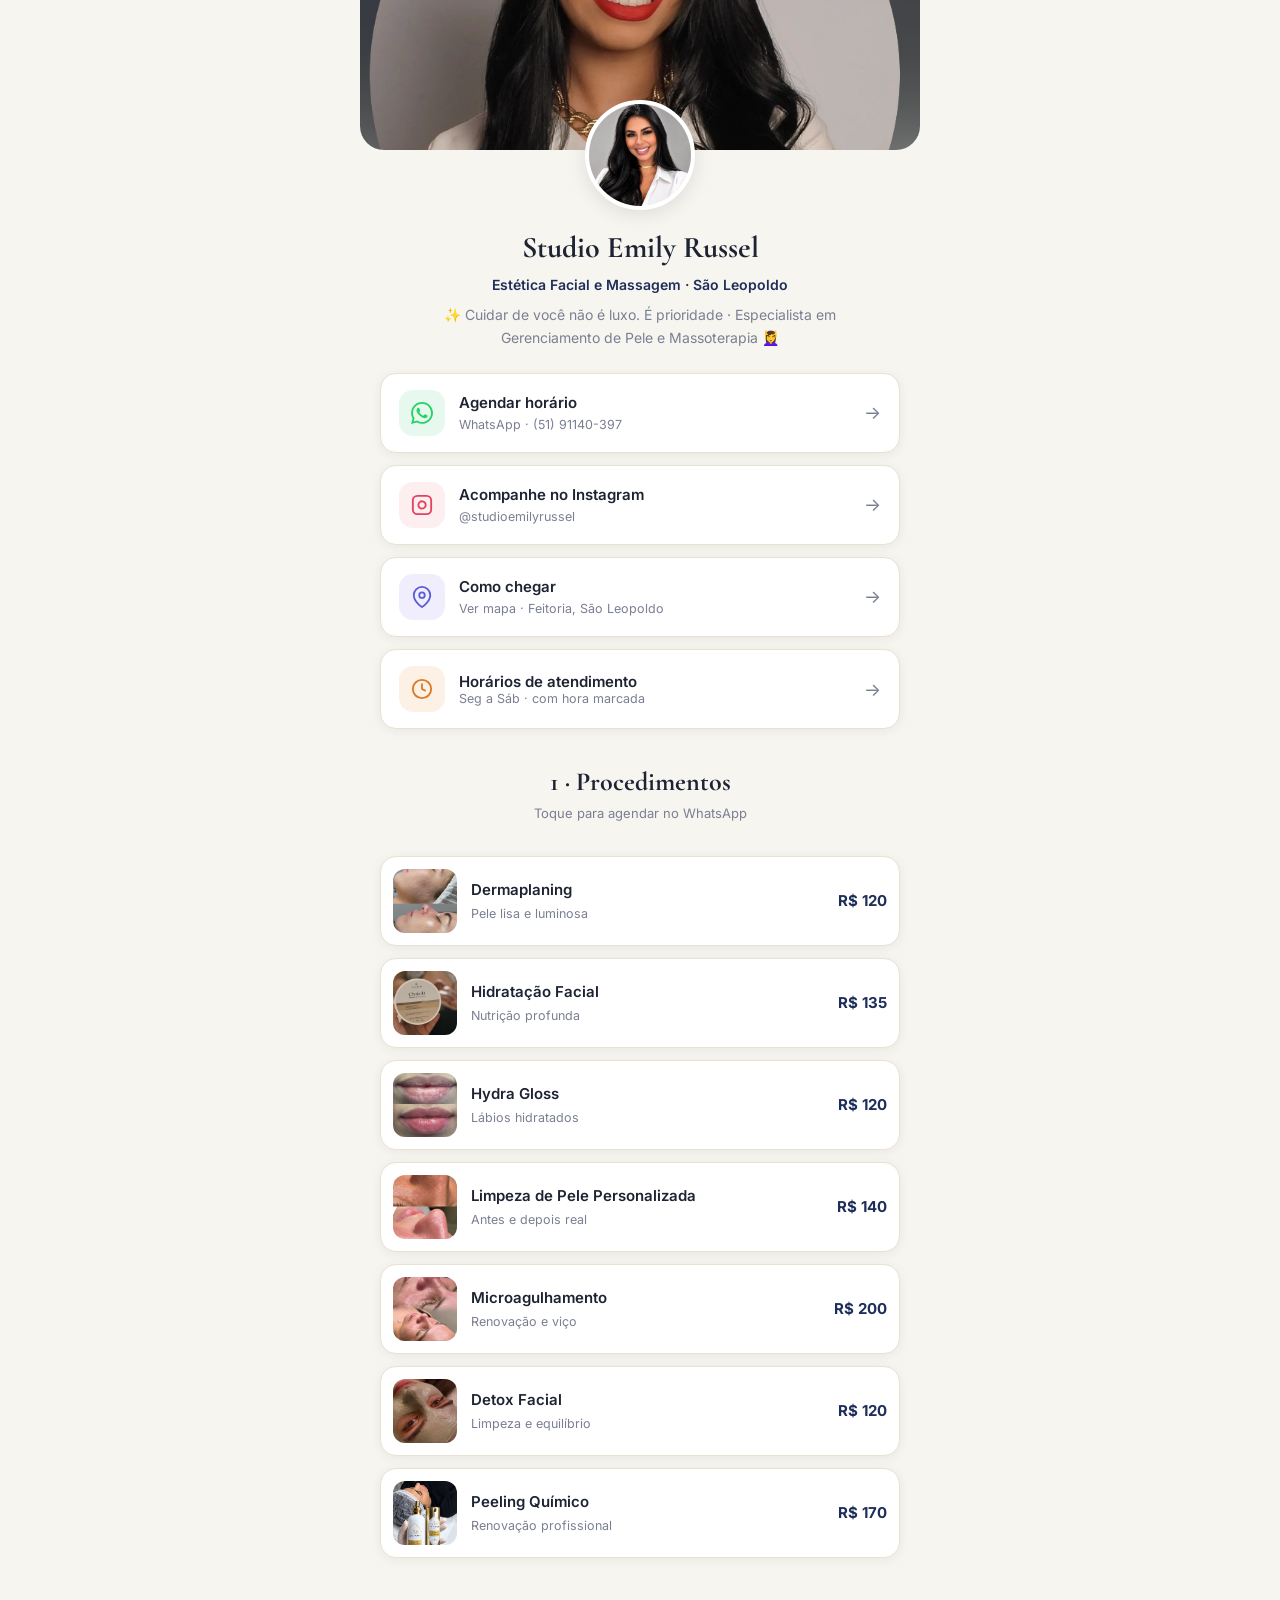
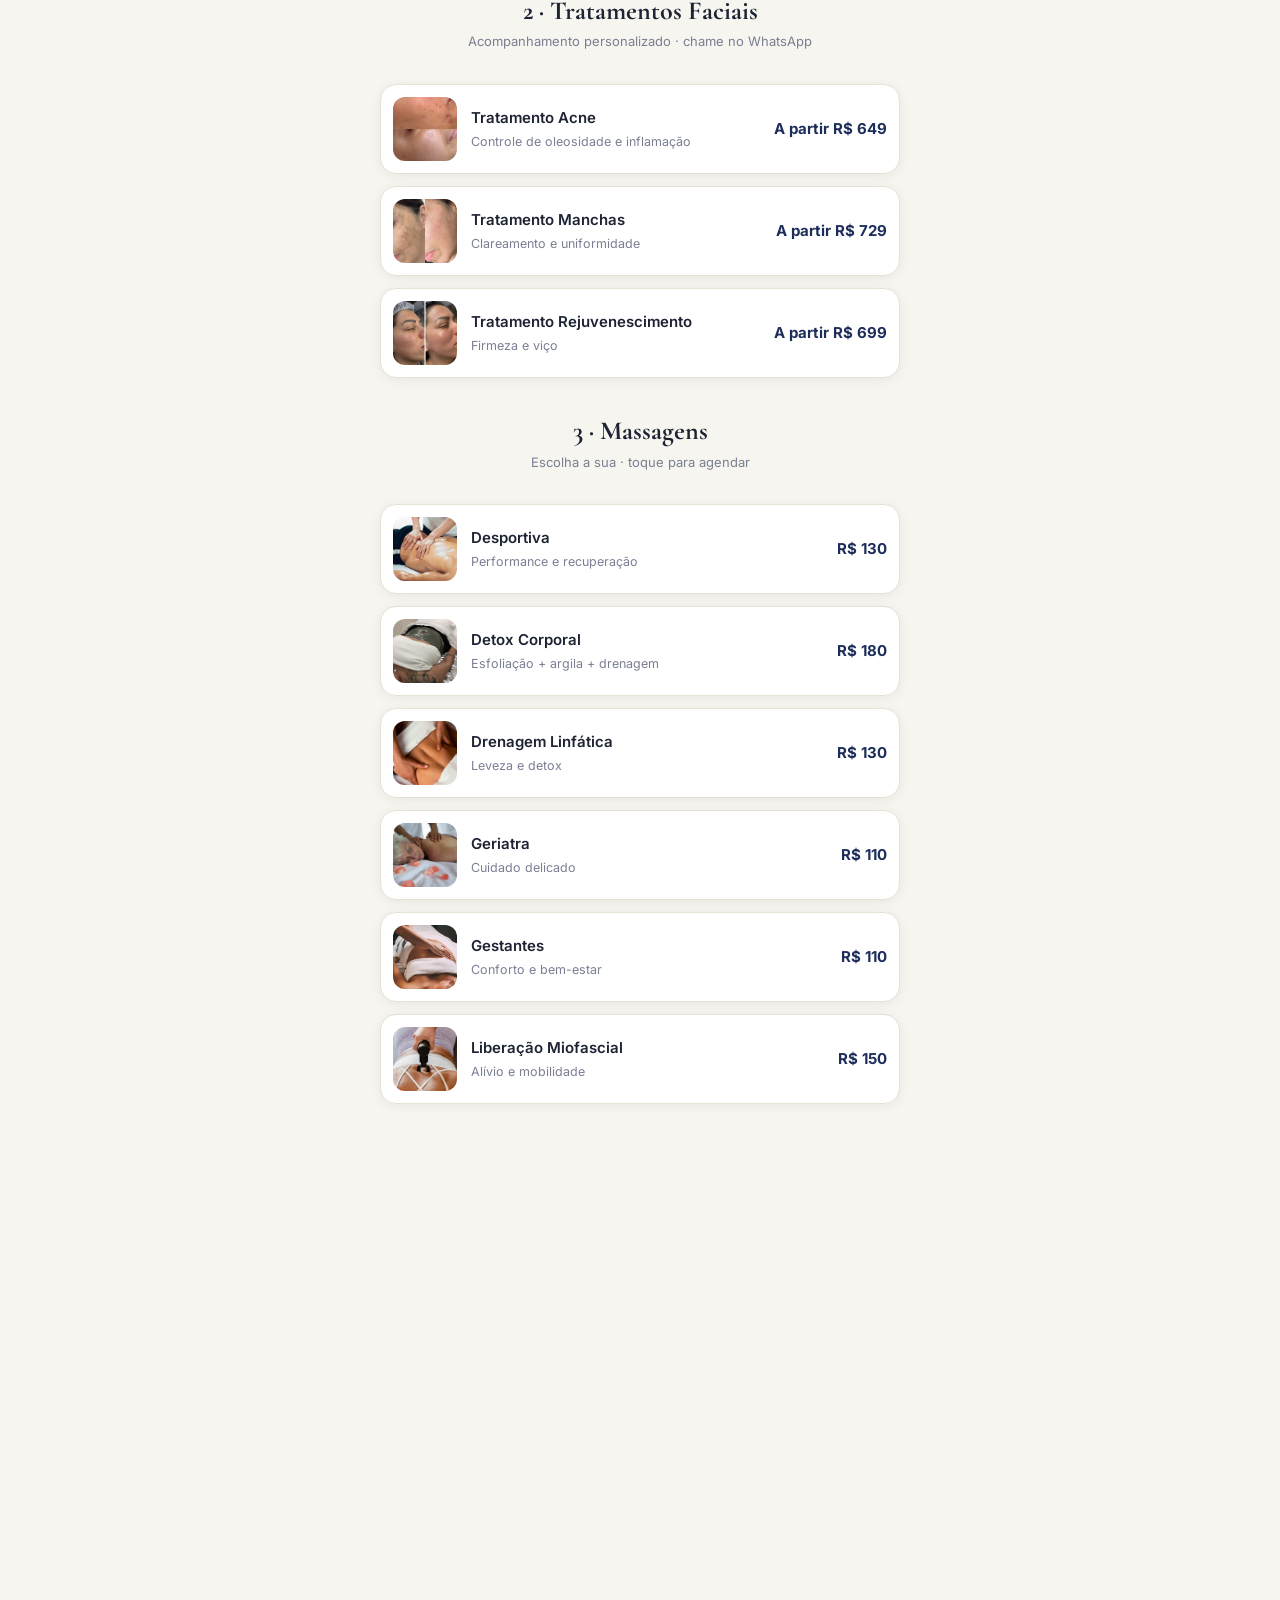
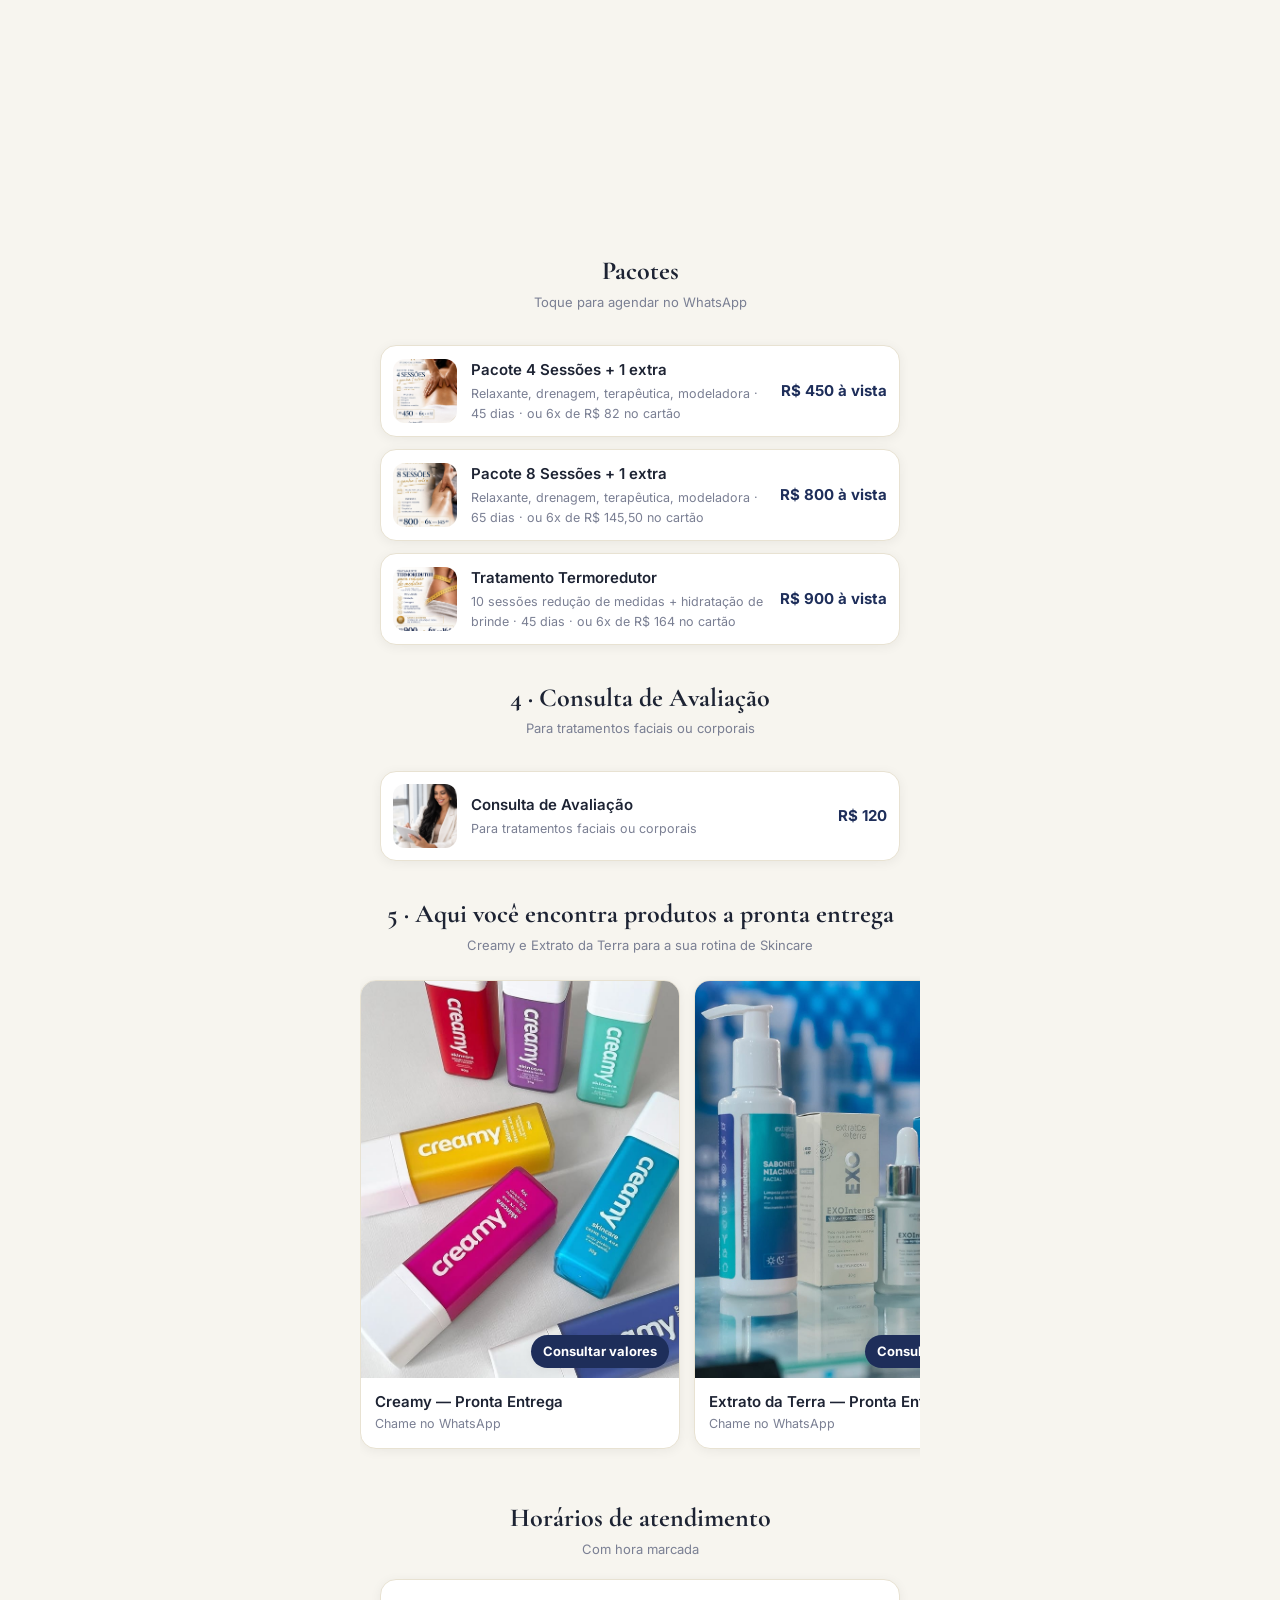
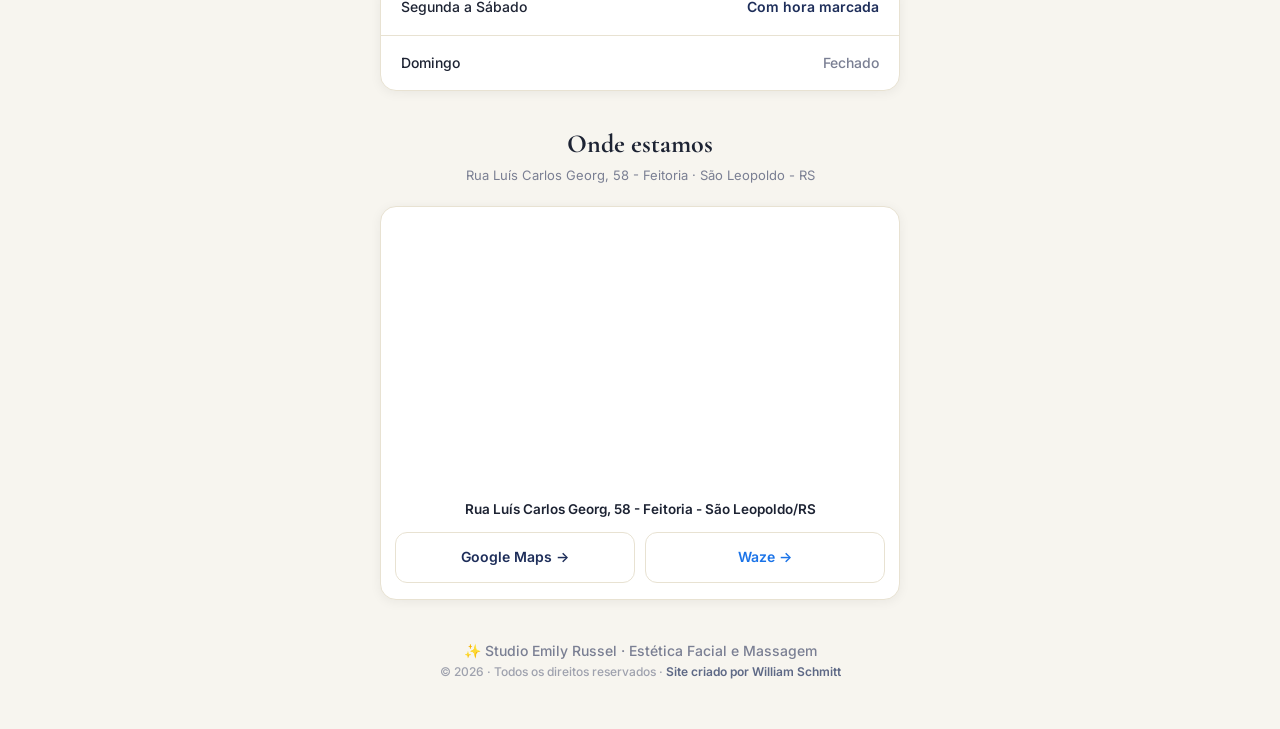
==== commit a61dc591: "Sessao Pacotes + titulo Tecnica de Remover" ====
--- a/index.html
+++ b/index.html
@@ -82,6 +82,14 @@
             <div class="catalog-item" onclick="window.open('https://api.whatsapp.com/send?phone=555191140397&text=Ol%C3%A1!%20Quero%20*Terap%C3%AAutica*.', '_blank')"><div class="catalog-thumb"><img src="images/drive/massagem-terapeutica-130.jpg" alt="Terapêutica" loading="lazy"></div><div class="catalog-info"><h3>Terapêutica</h3><p>Recuperação</p></div><div class="catalog-price">R$ 130</div></div>
         </section>
 
+        <!-- PACOTES -->
+        <section class="section catalog">
+            <div class="section-title"><h2>Pacotes</h2><p>Toque para agendar no WhatsApp</p></div>
+            <div class="catalog-item" onclick="window.open('https://api.whatsapp.com/send?phone=555191140397&text=Ol%C3%A1!%20Quero%20*Pacote%204%20Sess%C3%B5es*.', '_blank')"><div class="catalog-thumb"><img src="images/drive/pacote-04-sessoes.png" alt="Pacote 4 Sessões" loading="lazy"></div><div class="catalog-info"><h3>Pacote 4 Sessões + 1 extra</h3><p>Relaxante, drenagem, terapêutica, modeladora · 45 dias · ou 6x de R$ 82 no cartão</p></div><div class="catalog-price">R$ 450 à vista</div></div>
+            <div class="catalog-item" onclick="window.open('https://api.whatsapp.com/send?phone=555191140397&text=Ol%C3%A1!%20Quero%20*Pacote%208%20Sess%C3%B5es*.', '_blank')"><div class="catalog-thumb"><img src="images/drive/pacote-08-sessoes.png" alt="Pacote 8 Sessões" loading="lazy"></div><div class="catalog-info"><h3>Pacote 8 Sessões + 1 extra</h3><p>Relaxante, drenagem, terapêutica, modeladora · 65 dias · ou 6x de R$ 145,50 no cartão</p></div><div class="catalog-price">R$ 800 à vista</div></div>
+            <div class="catalog-item" onclick="window.open('https://api.whatsapp.com/send?phone=555191140397&text=Ol%C3%A1!%20Quero%20*Tratamento%20Termoredutor*.', '_blank')"><div class="catalog-thumb"><img src="images/drive/pacote-termoredutor.png" alt="Tratamento Termoredutor" loading="lazy"></div><div class="catalog-info"><h3>Tratamento Termoredutor</h3><p>10 sessões redução de medidas + hidratação de brinde · 45 dias · ou 6x de R$ 164 no cartão</p></div><div class="catalog-price">R$ 900 à vista</div></div>
+        </section>
+
         <!-- 4 CONSULTORIA -->
         <section class="section catalog">
             <div class="section-title"><h2>4 · Consulta de Avaliação</h2><p>Para tratamentos faciais ou corporais</p></div>
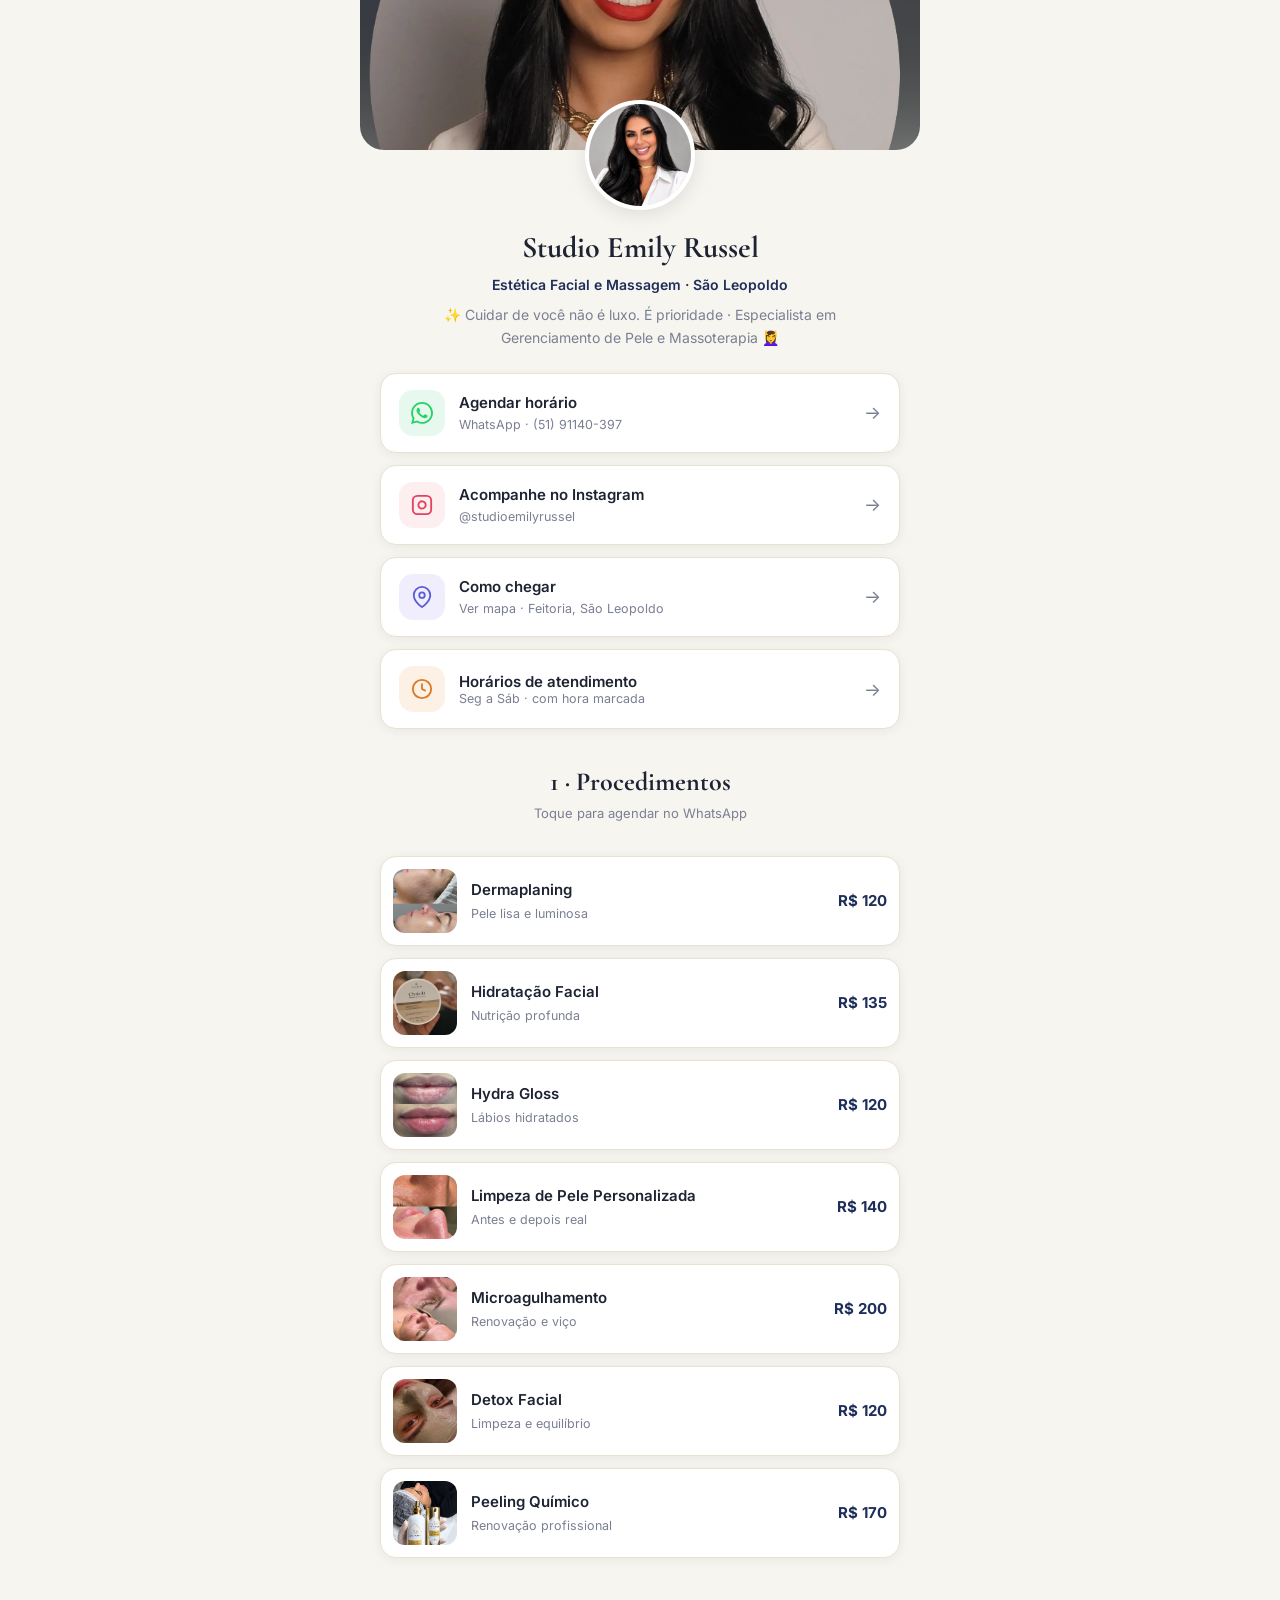
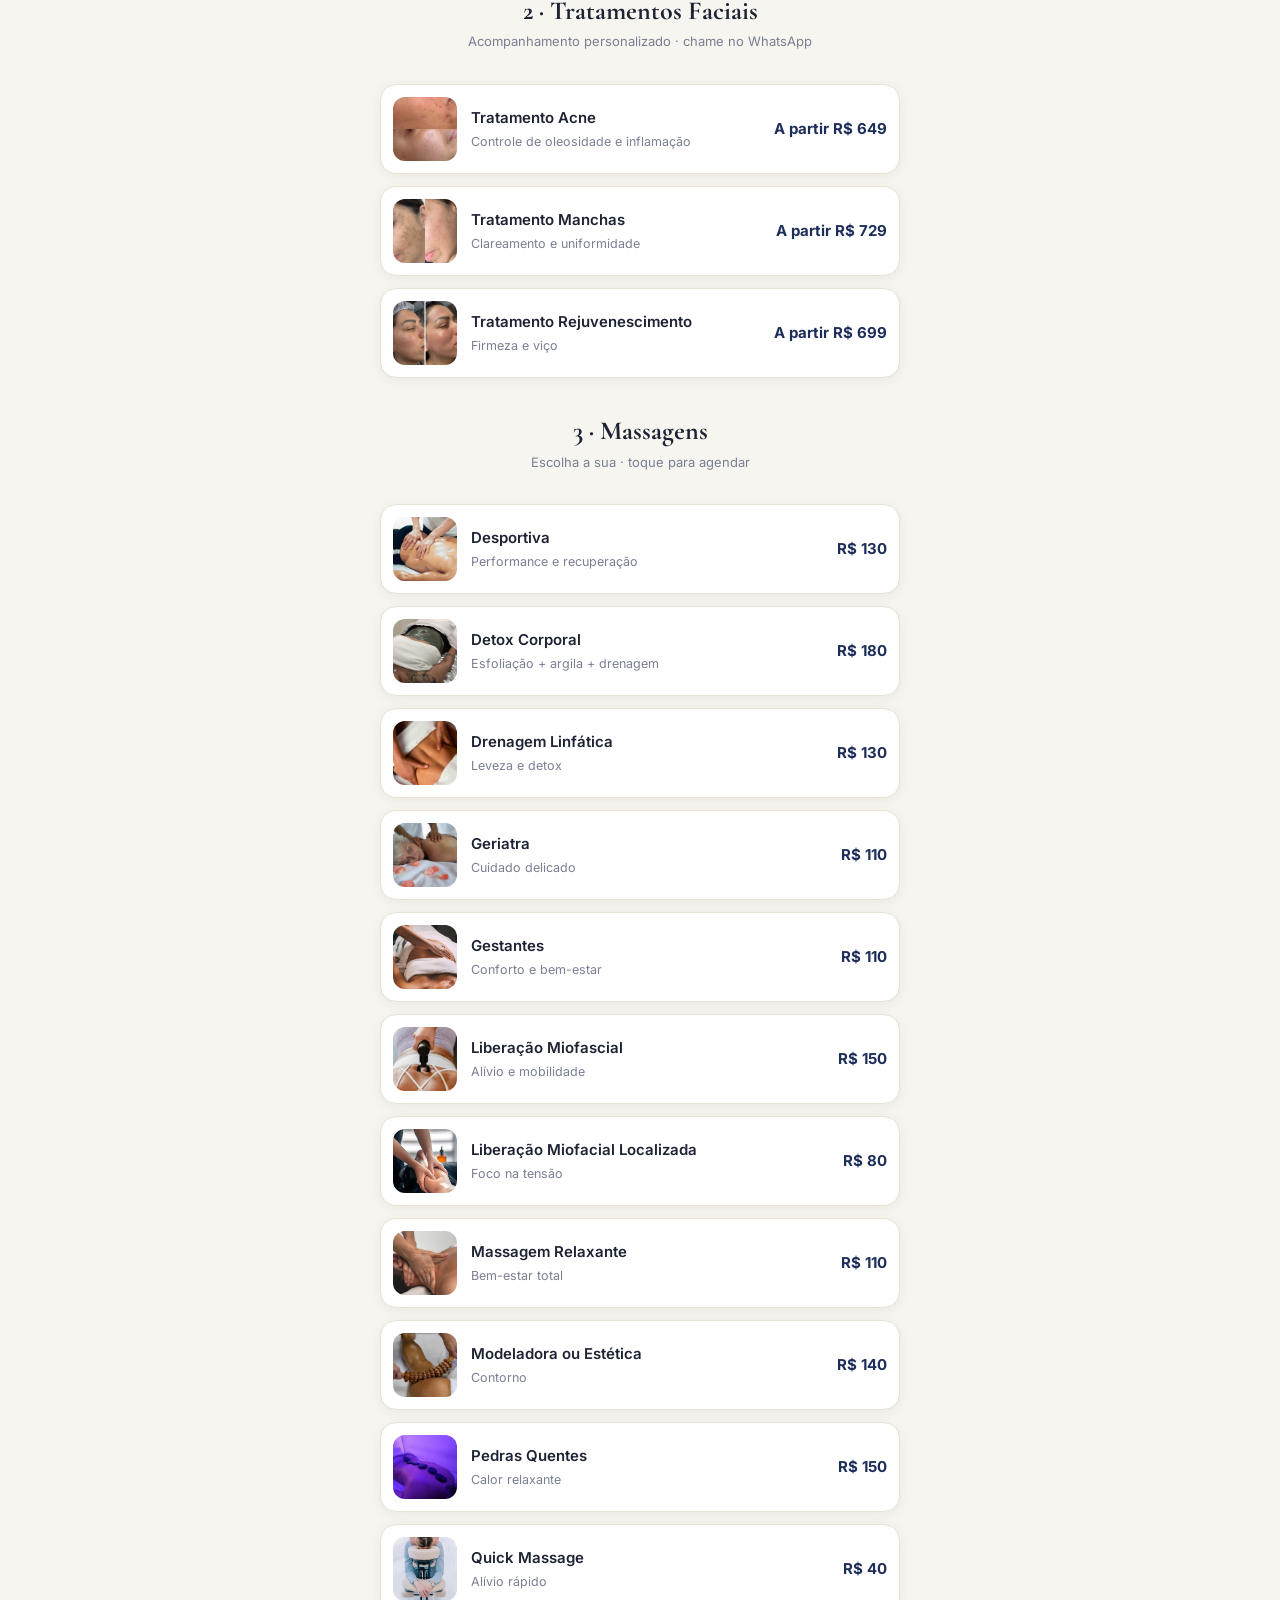
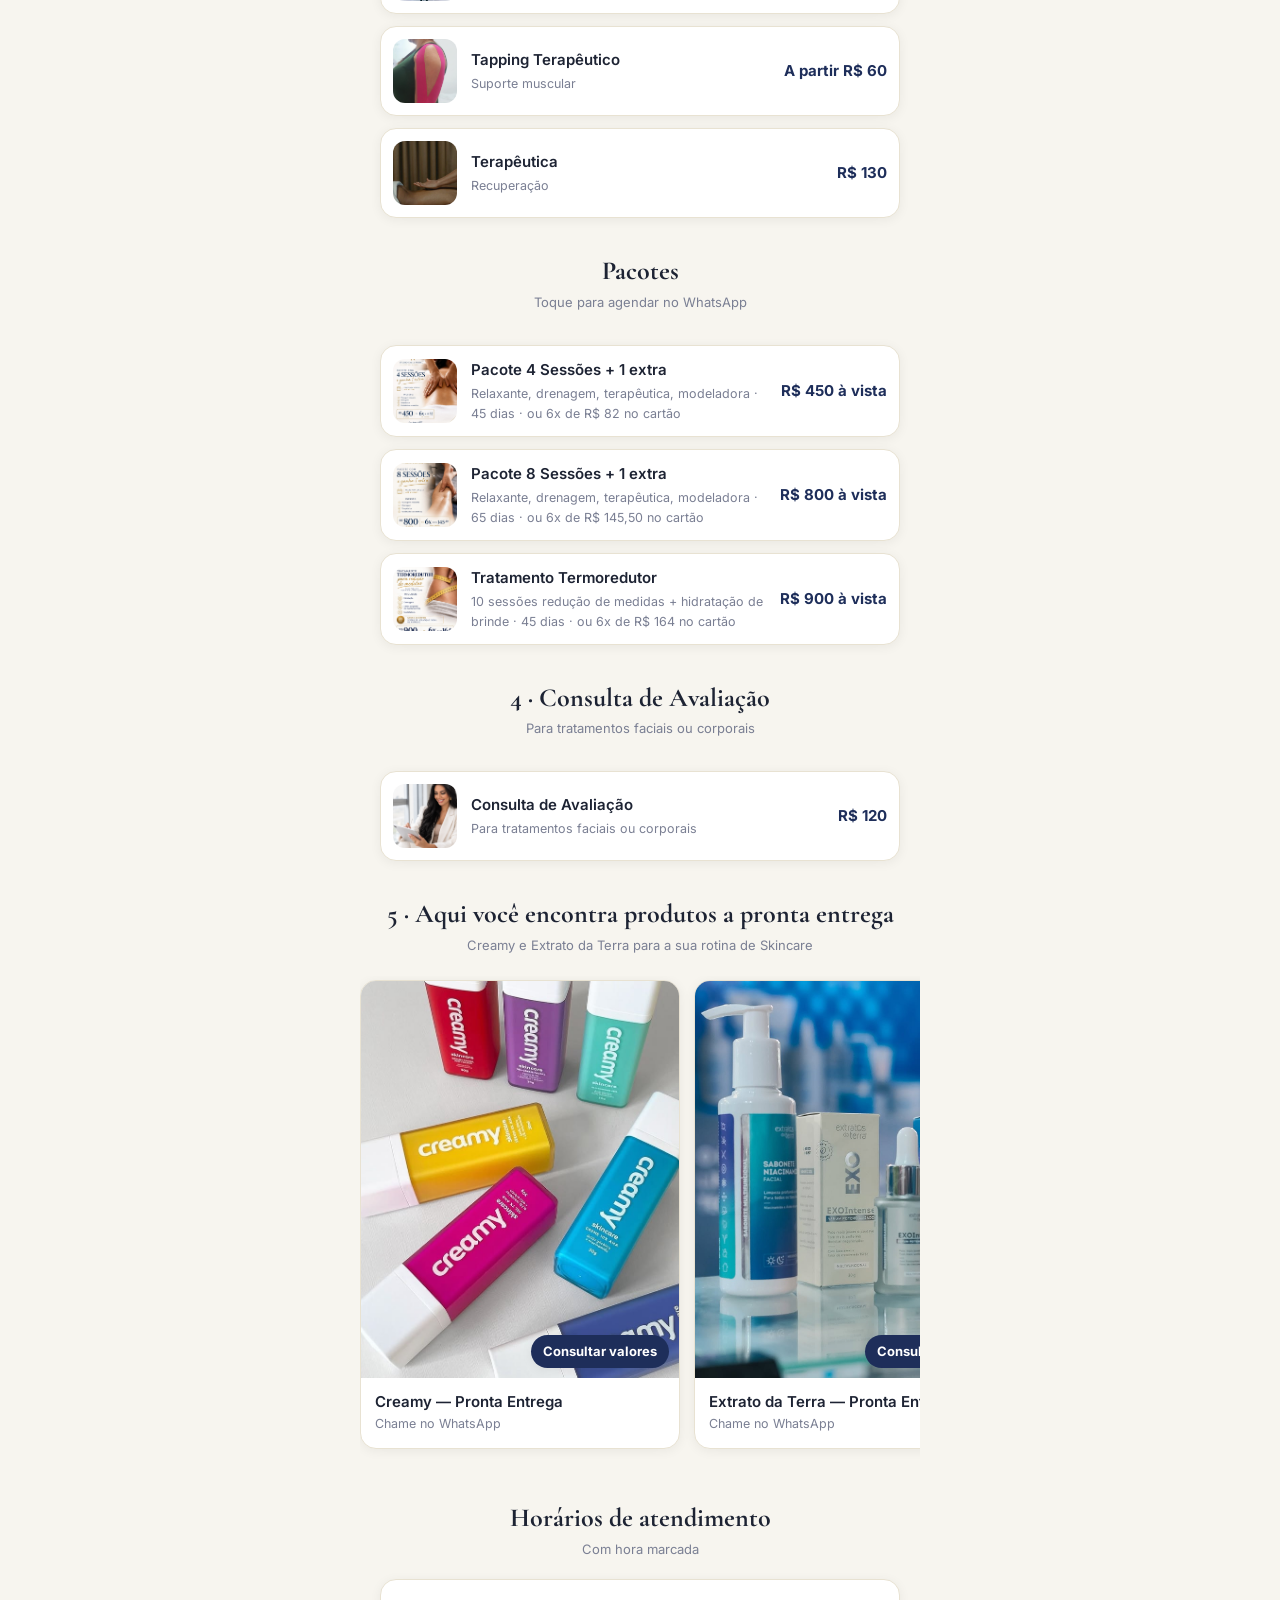
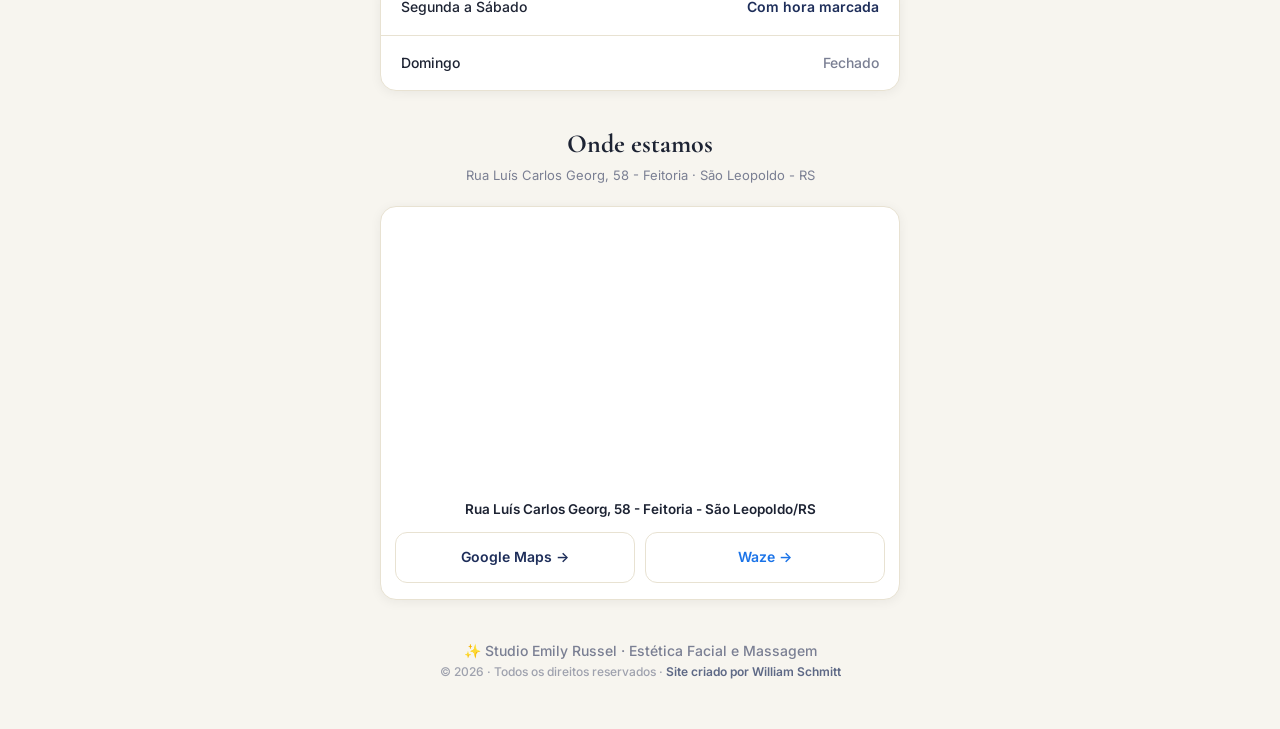
==== commit 0a0286f5: "Renomeia Localizada para Liberacao Miofacial Localizada" ====
--- a/index.html
+++ b/index.html
@@ -73,7 +73,7 @@
             <div class="catalog-item" onclick="window.open('https://api.whatsapp.com/send?phone=555191140397&text=Ol%C3%A1!%20Quero%20*Geriatra*.', '_blank')"><div class="catalog-thumb"><img src="images/drive/massagem-geriatra-110.jpg" alt="Geriatra" loading="lazy"></div><div class="catalog-info"><h3>Geriatra</h3><p>Cuidado delicado</p></div><div class="catalog-price">R$ 110</div></div>
             <div class="catalog-item" onclick="window.open('https://api.whatsapp.com/send?phone=555191140397&text=Ol%C3%A1!%20Quero%20*Gestantes*.', '_blank')"><div class="catalog-thumb"><img src="images/drive/massagem-gestantes-110.jpg" alt="Gestantes" loading="lazy"></div><div class="catalog-info"><h3>Gestantes</h3><p>Conforto e bem-estar</p></div><div class="catalog-price">R$ 110</div></div>
             <div class="catalog-item" onclick="window.open('https://api.whatsapp.com/send?phone=555191140397&text=Ol%C3%A1!%20Quero%20*Libera%C3%A7%C3%A3o%20Miofascial*.', '_blank')"><div class="catalog-thumb"><img src="images/drive/liberacao-miofacial-150.jpg" alt="Liberação" loading="lazy"></div><div class="catalog-info"><h3>Liberação Miofascial</h3><p>Alívio e mobilidade</p></div><div class="catalog-price">R$ 150</div></div>
-            <div class="catalog-item" onclick="window.open('https://api.whatsapp.com/send?phone=555191140397&text=Ol%C3%A1!%20Quero%20*Miofascial%20Localizada*.', '_blank')"><div class="catalog-thumb"><img src="images/drive/massagem-mio-localizada-80.jpg" alt="Localizada" loading="lazy"></div><div class="catalog-info"><h3>Liberação Localizada</h3><p>Foco na tensão</p></div><div class="catalog-price">R$ 80</div></div>
+            <div class="catalog-item" onclick="window.open('https://api.whatsapp.com/send?phone=555191140397&text=Ol%C3%A1!%20Quero%20*Miofascial%20Localizada*.', '_blank')"><div class="catalog-thumb"><img src="images/drive/massagem-mio-localizada-80.jpg" alt="Localizada" loading="lazy"></div><div class="catalog-info"><h3>Liberação Miofacial Localizada</h3><p>Foco na tensão</p></div><div class="catalog-price">R$ 80</div></div>
             <div class="catalog-item" onclick="window.open('https://api.whatsapp.com/send?phone=555191140397&text=Ol%C3%A1!%20Quero%20*Relaxante*.', '_blank')"><div class="catalog-thumb"><img src="images/drive/massagem-relaxante-110.jpg" alt="Relaxante" loading="lazy"></div><div class="catalog-info"><h3>Massagem Relaxante</h3><p>Bem-estar total</p></div><div class="catalog-price">R$ 110</div></div>
             <div class="catalog-item" onclick="window.open('https://api.whatsapp.com/send?phone=555191140397&text=Ol%C3%A1!%20Quero%20*Modeladora*.', '_blank')"><div class="catalog-thumb"><img src="images/drive/massagem-modeladora-140.jpg" alt="Modeladora" loading="lazy"></div><div class="catalog-info"><h3>Modeladora ou Estética</h3><p>Contorno</p></div><div class="catalog-price">R$ 140</div></div>
             <div class="catalog-item" onclick="window.open('https://api.whatsapp.com/send?phone=555191140397&text=Ol%C3%A1!%20Quero%20*Pedras%20Quentes*.', '_blank')"><div class="catalog-thumb"><img src="images/drive/pedras-quentes-150.jpg" alt="Pedras" loading="lazy"></div><div class="catalog-info"><h3>Pedras Quentes</h3><p>Calor relaxante</p></div><div class="catalog-price">R$ 150</div></div>
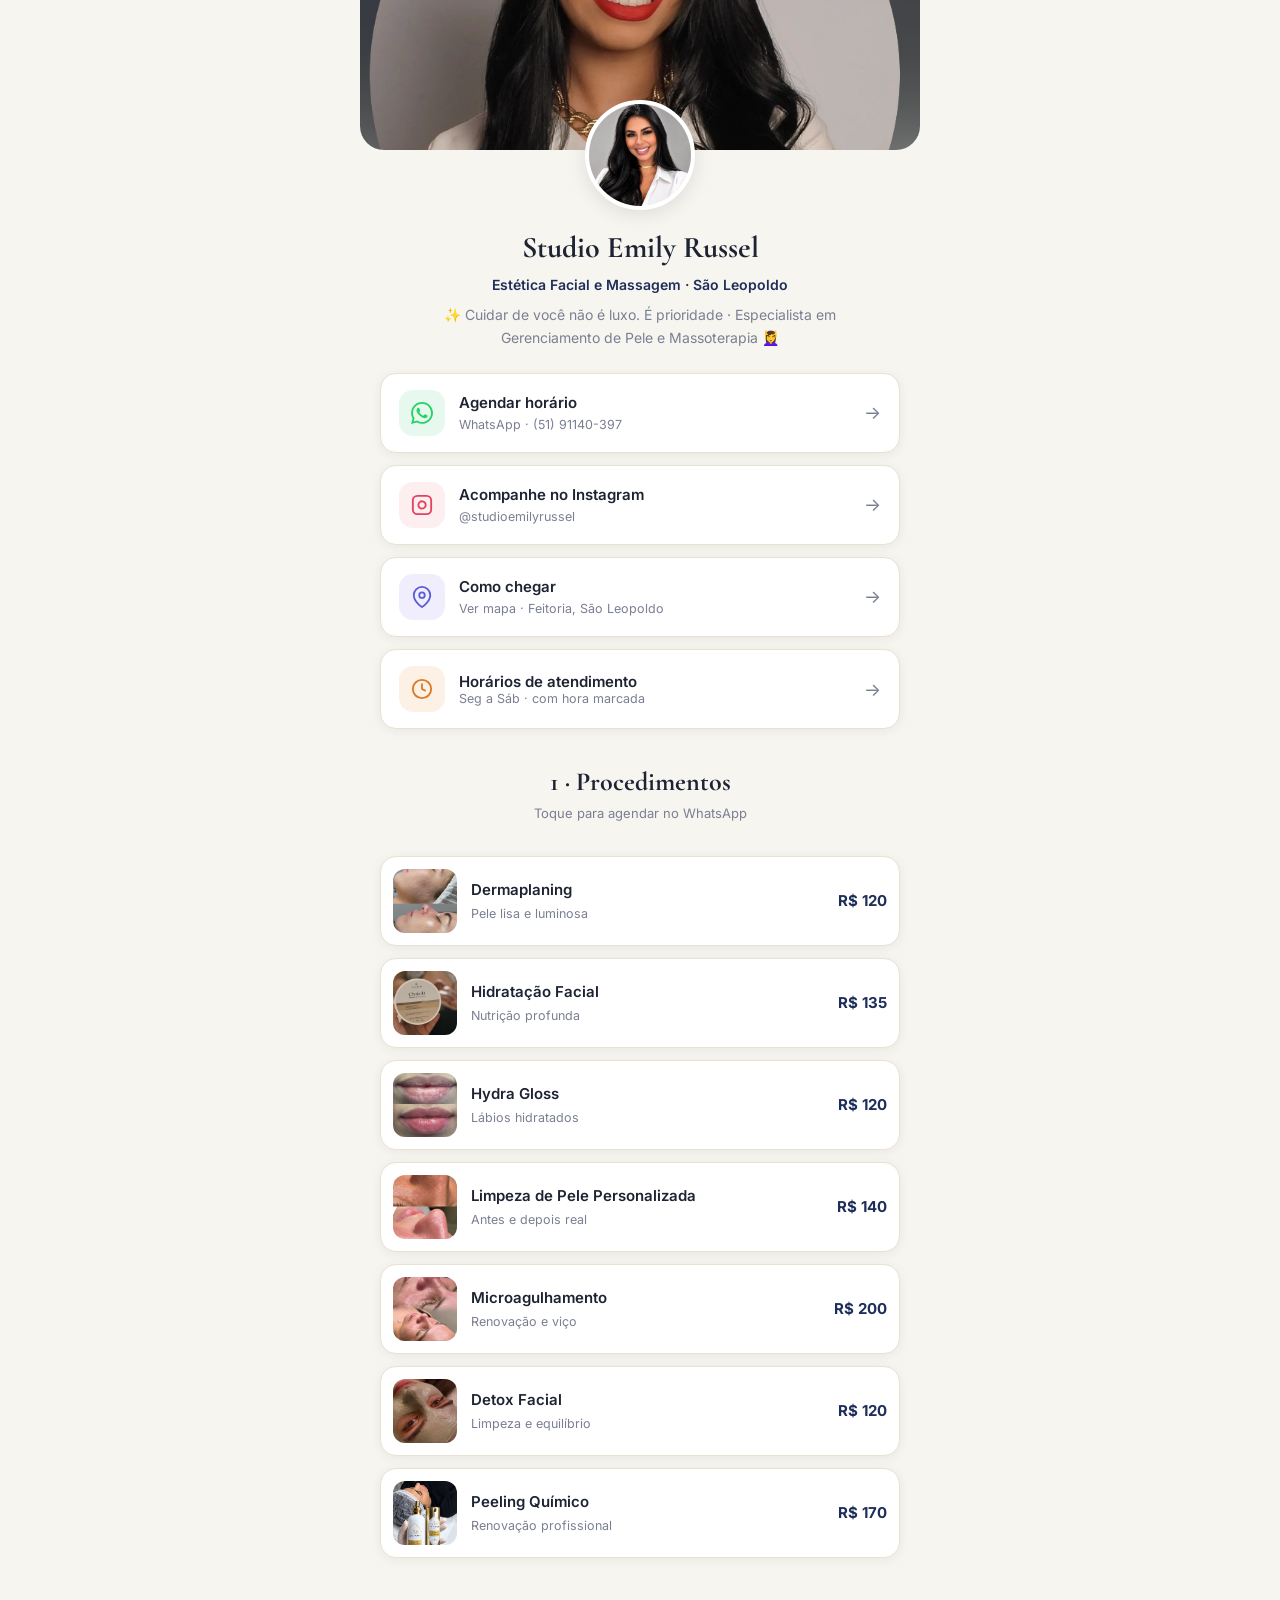
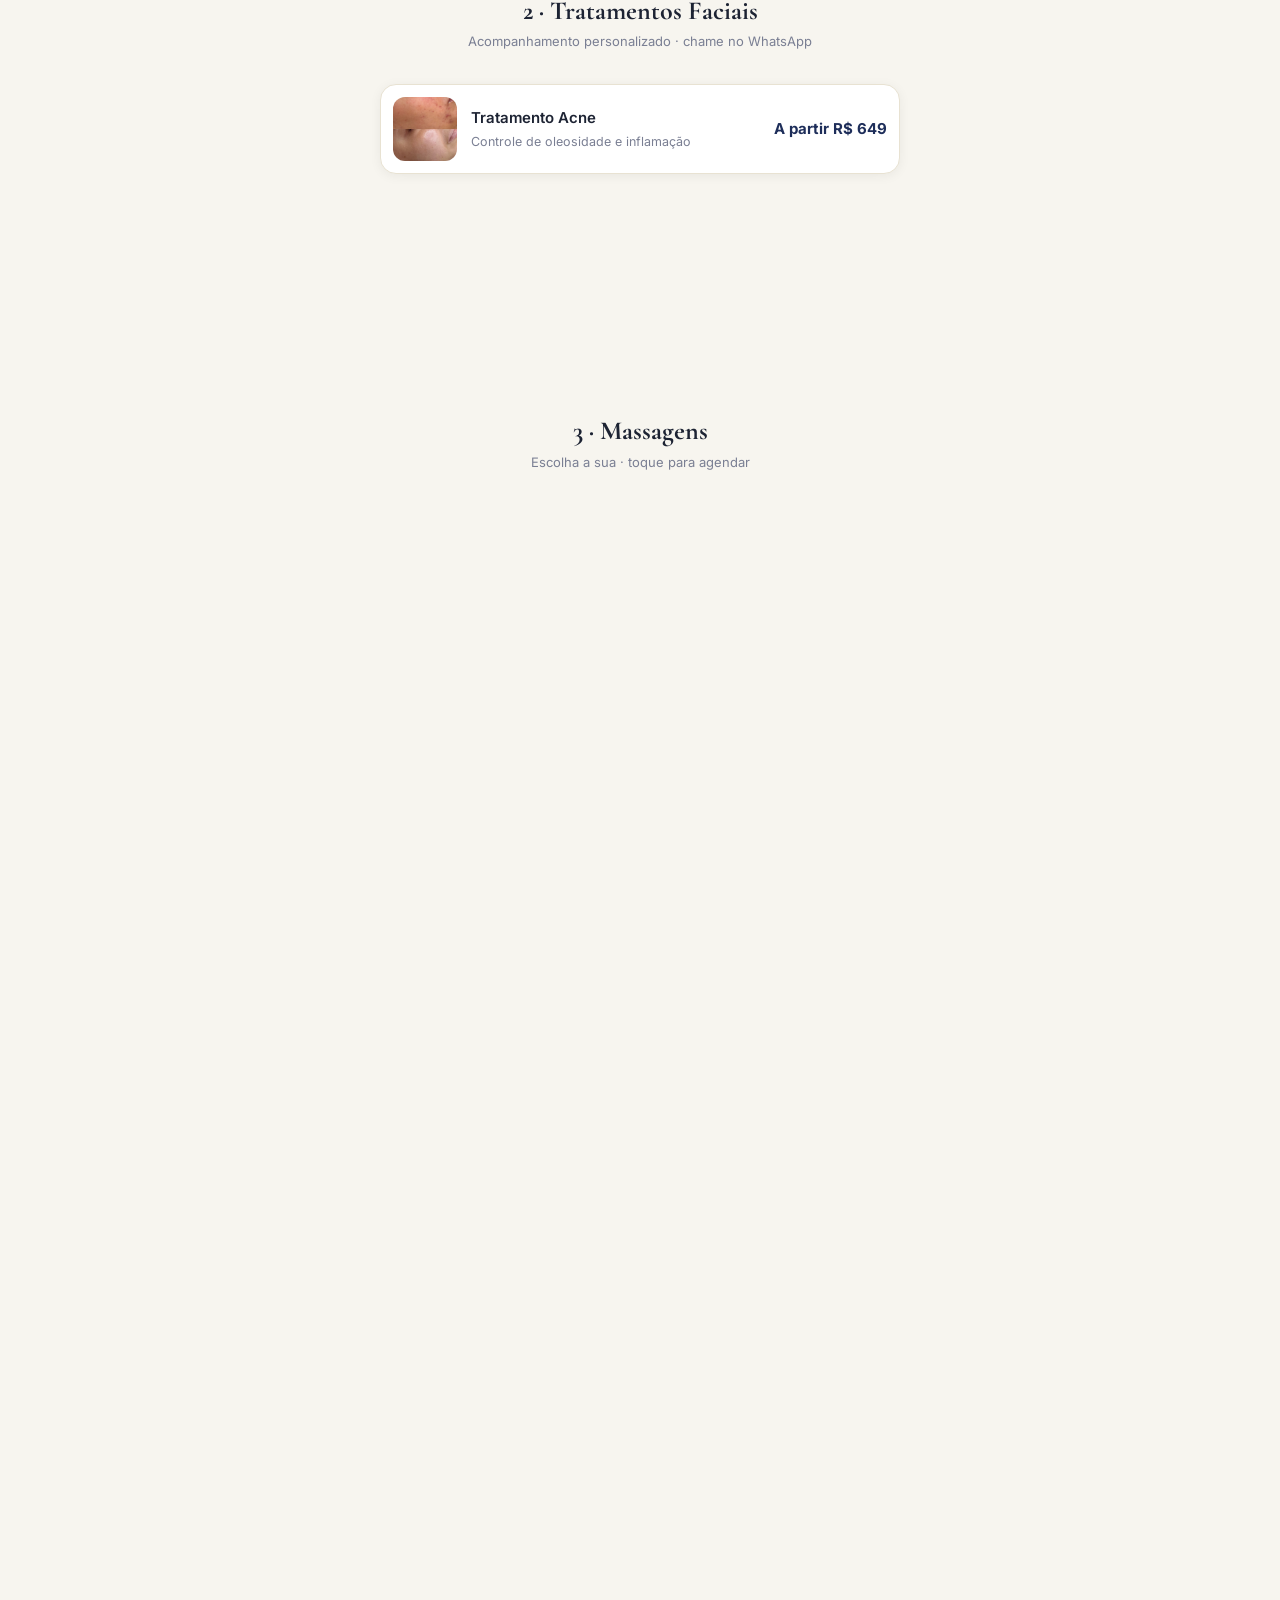
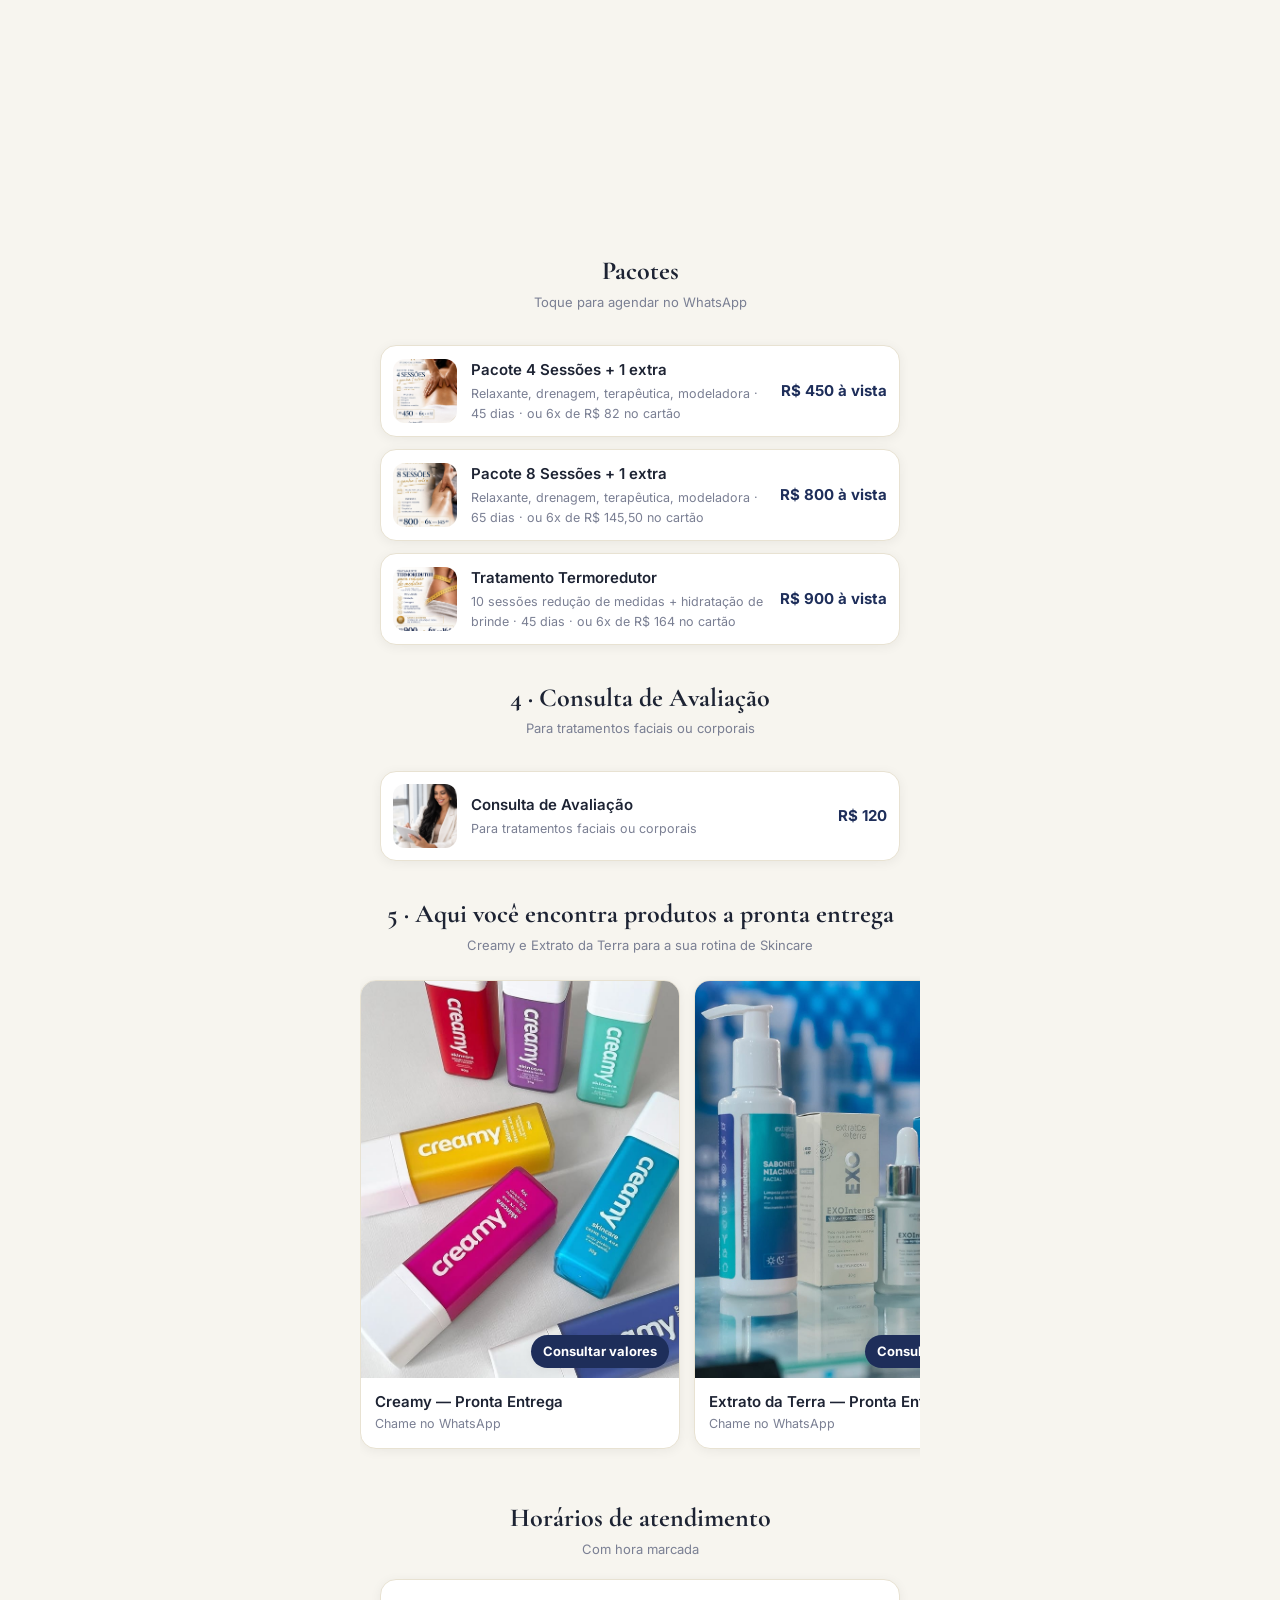
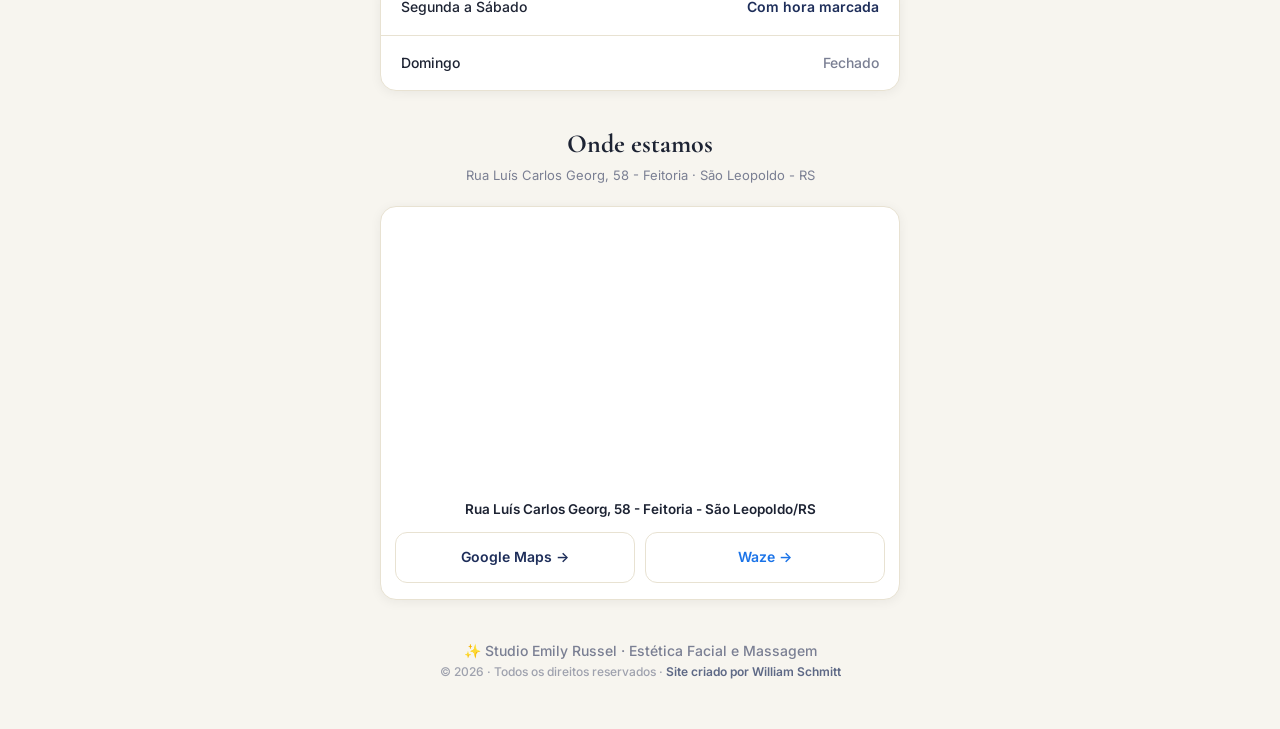
==== commit d23c2be5: "Sem subtitulos + ajustes valores massagens" ====
--- a/index.html
+++ b/index.html
@@ -68,14 +68,14 @@
         <section class="section catalog">
             <div class="section-title"><h2>3 · Massagens</h2><p>Escolha a sua · toque para agendar</p></div>
             <div class="catalog-item" onclick="window.open('https://api.whatsapp.com/send?phone=555191140397&text=Ol%C3%A1!%20Quero%20*Desportiva*.', '_blank')"><div class="catalog-thumb"><img src="images/drive/massagem-desportiva-130.jpg" alt="Desportiva" loading="lazy"></div><div class="catalog-info"><h3>Desportiva</h3><p>Performance e recuperação</p></div><div class="catalog-price">R$ 130</div></div>
-            <div class="catalog-item" onclick="window.open('https://api.whatsapp.com/send?phone=555191140397&text=Ol%C3%A1!%20Quero%20*Detox%20Corporal*.', '_blank')"><div class="catalog-thumb"><img src="images/drive/massagem-detox-corporal-180.jpg" alt="Detox Corporal" loading="lazy"></div><div class="catalog-info"><h3>Detox Corporal</h3><p>Esfoliação + argila + drenagem</p></div><div class="catalog-price">R$ 180</div></div>
+            <div class="catalog-item" onclick="window.open('https://api.whatsapp.com/send?phone=555191140397&text=Ol%C3%A1!%20Quero%20*Detox%20Corporal*.', '_blank')"><div class="catalog-thumb"><img src="images/drive/massagem-detox-corporal-180.jpg" alt="Detox Corporal" loading="lazy"></div><div class="catalog-info"><h3>Detox Corporal</h3><p>Esfoliação + argila + drenagem</p></div><div class="catalog-price">R$ 160</div></div>
             <div class="catalog-item" onclick="window.open('https://api.whatsapp.com/send?phone=555191140397&text=Ol%C3%A1!%20Quero%20*Drenagem*.', '_blank')"><div class="catalog-thumb"><img src="images/drive/massagem-drenagem-130.jpg" alt="Drenagem" loading="lazy"></div><div class="catalog-info"><h3>Drenagem Linfática</h3><p>Leveza e detox</p></div><div class="catalog-price">R$ 130</div></div>
             <div class="catalog-item" onclick="window.open('https://api.whatsapp.com/send?phone=555191140397&text=Ol%C3%A1!%20Quero%20*Geriatra*.', '_blank')"><div class="catalog-thumb"><img src="images/drive/massagem-geriatra-110.jpg" alt="Geriatra" loading="lazy"></div><div class="catalog-info"><h3>Geriatra</h3><p>Cuidado delicado</p></div><div class="catalog-price">R$ 110</div></div>
             <div class="catalog-item" onclick="window.open('https://api.whatsapp.com/send?phone=555191140397&text=Ol%C3%A1!%20Quero%20*Gestantes*.', '_blank')"><div class="catalog-thumb"><img src="images/drive/massagem-gestantes-110.jpg" alt="Gestantes" loading="lazy"></div><div class="catalog-info"><h3>Gestantes</h3><p>Conforto e bem-estar</p></div><div class="catalog-price">R$ 110</div></div>
             <div class="catalog-item" onclick="window.open('https://api.whatsapp.com/send?phone=555191140397&text=Ol%C3%A1!%20Quero%20*Libera%C3%A7%C3%A3o%20Miofascial*.', '_blank')"><div class="catalog-thumb"><img src="images/drive/liberacao-miofacial-150.jpg" alt="Liberação" loading="lazy"></div><div class="catalog-info"><h3>Liberação Miofascial</h3><p>Alívio e mobilidade</p></div><div class="catalog-price">R$ 150</div></div>
             <div class="catalog-item" onclick="window.open('https://api.whatsapp.com/send?phone=555191140397&text=Ol%C3%A1!%20Quero%20*Miofascial%20Localizada*.', '_blank')"><div class="catalog-thumb"><img src="images/drive/massagem-mio-localizada-80.jpg" alt="Localizada" loading="lazy"></div><div class="catalog-info"><h3>Liberação Miofacial Localizada</h3><p>Foco na tensão</p></div><div class="catalog-price">R$ 80</div></div>
             <div class="catalog-item" onclick="window.open('https://api.whatsapp.com/send?phone=555191140397&text=Ol%C3%A1!%20Quero%20*Relaxante*.', '_blank')"><div class="catalog-thumb"><img src="images/drive/massagem-relaxante-110.jpg" alt="Relaxante" loading="lazy"></div><div class="catalog-info"><h3>Massagem Relaxante</h3><p>Bem-estar total</p></div><div class="catalog-price">R$ 110</div></div>
-            <div class="catalog-item" onclick="window.open('https://api.whatsapp.com/send?phone=555191140397&text=Ol%C3%A1!%20Quero%20*Modeladora*.', '_blank')"><div class="catalog-thumb"><img src="images/drive/massagem-modeladora-140.jpg" alt="Modeladora" loading="lazy"></div><div class="catalog-info"><h3>Modeladora ou Estética</h3><p>Contorno</p></div><div class="catalog-price">R$ 140</div></div>
+            <div class="catalog-item" onclick="window.open('https://api.whatsapp.com/send?phone=555191140397&text=Ol%C3%A1!%20Quero%20*Modeladora*.', '_blank')"><div class="catalog-thumb"><img src="images/drive/massagem-modeladora-140.jpg" alt="Modeladora" loading="lazy"></div><div class="catalog-info"><h3>Modeladora ou Estética</h3><p>Contorno</p></div><div class="catalog-price">R$ 130</div></div>
             <div class="catalog-item" onclick="window.open('https://api.whatsapp.com/send?phone=555191140397&text=Ol%C3%A1!%20Quero%20*Pedras%20Quentes*.', '_blank')"><div class="catalog-thumb"><img src="images/drive/pedras-quentes-150.jpg" alt="Pedras" loading="lazy"></div><div class="catalog-info"><h3>Pedras Quentes</h3><p>Calor relaxante</p></div><div class="catalog-price">R$ 150</div></div>
             <div class="catalog-item" onclick="window.open('https://api.whatsapp.com/send?phone=555191140397&text=Ol%C3%A1!%20Quero%20*Quick%20Massage*.', '_blank')"><div class="catalog-thumb"><img src="images/drive/massagem-quick-40.jpg" alt="Quick" loading="lazy"></div><div class="catalog-info"><h3>Quick Massage</h3><p>Alívio rápido</p></div><div class="catalog-price">R$ 40</div></div>
             <div class="catalog-item" onclick="window.open('https://api.whatsapp.com/send?phone=555191140397&text=Ol%C3%A1!%20Quero%20*Tapping*.', '_blank')"><div class="catalog-thumb"><img src="images/drive/massagem-tapping-60.jpg" alt="Tapping" loading="lazy"></div><div class="catalog-info"><h3>Tapping Terapêutico</h3><p>Suporte muscular</p></div><div class="catalog-price">A partir R$ 60</div></div>
